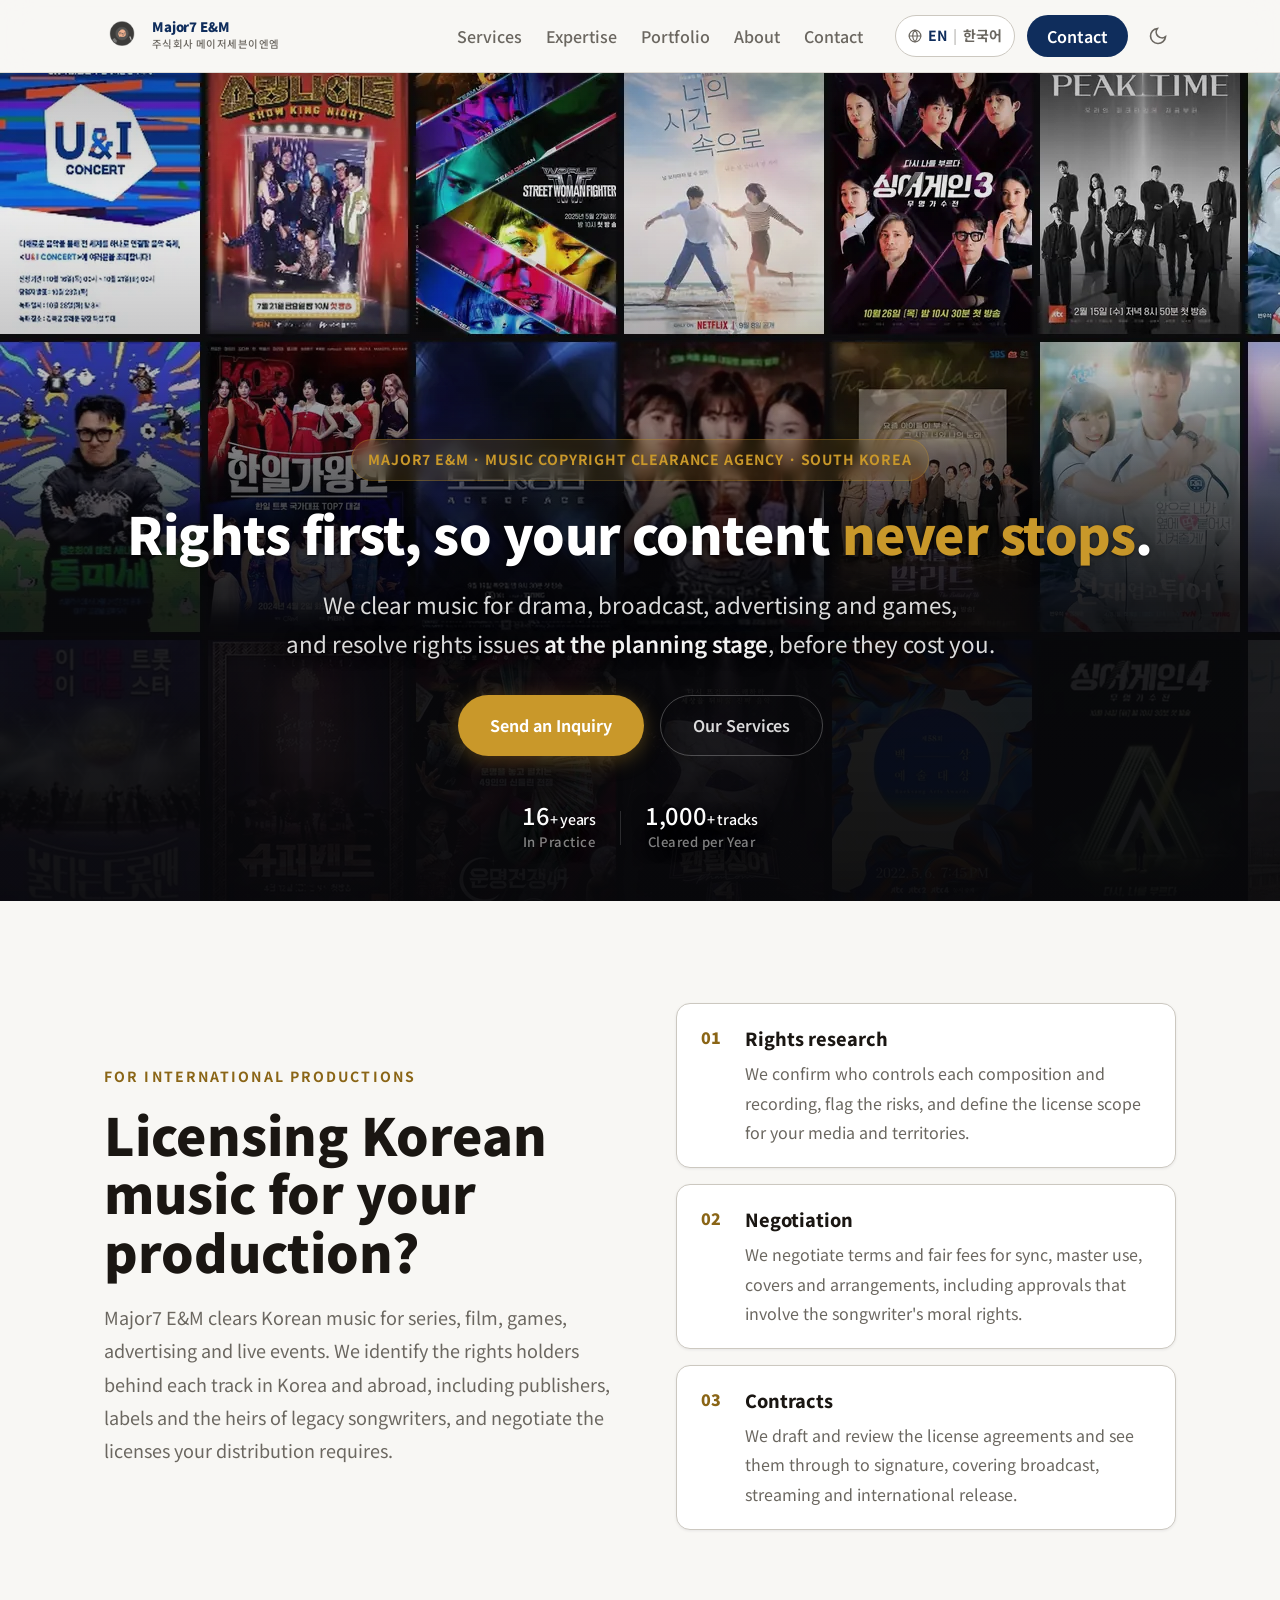
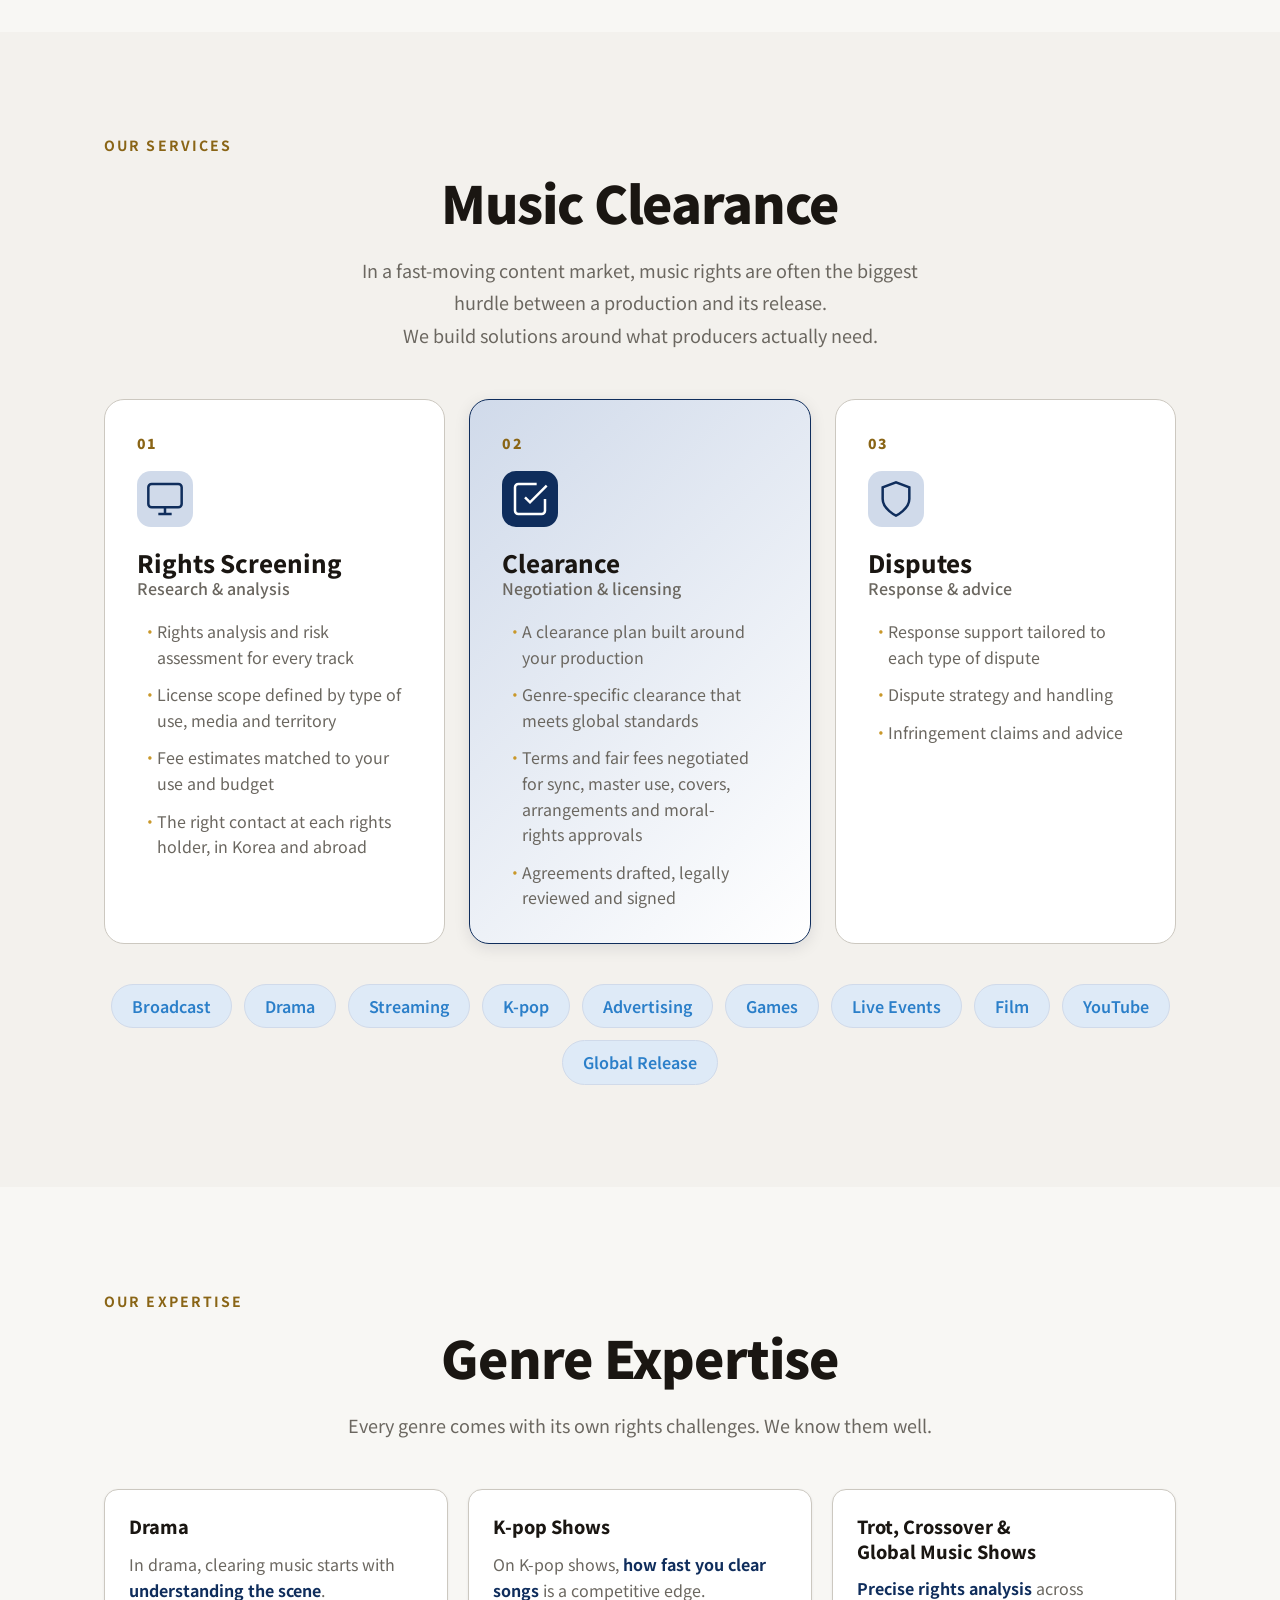
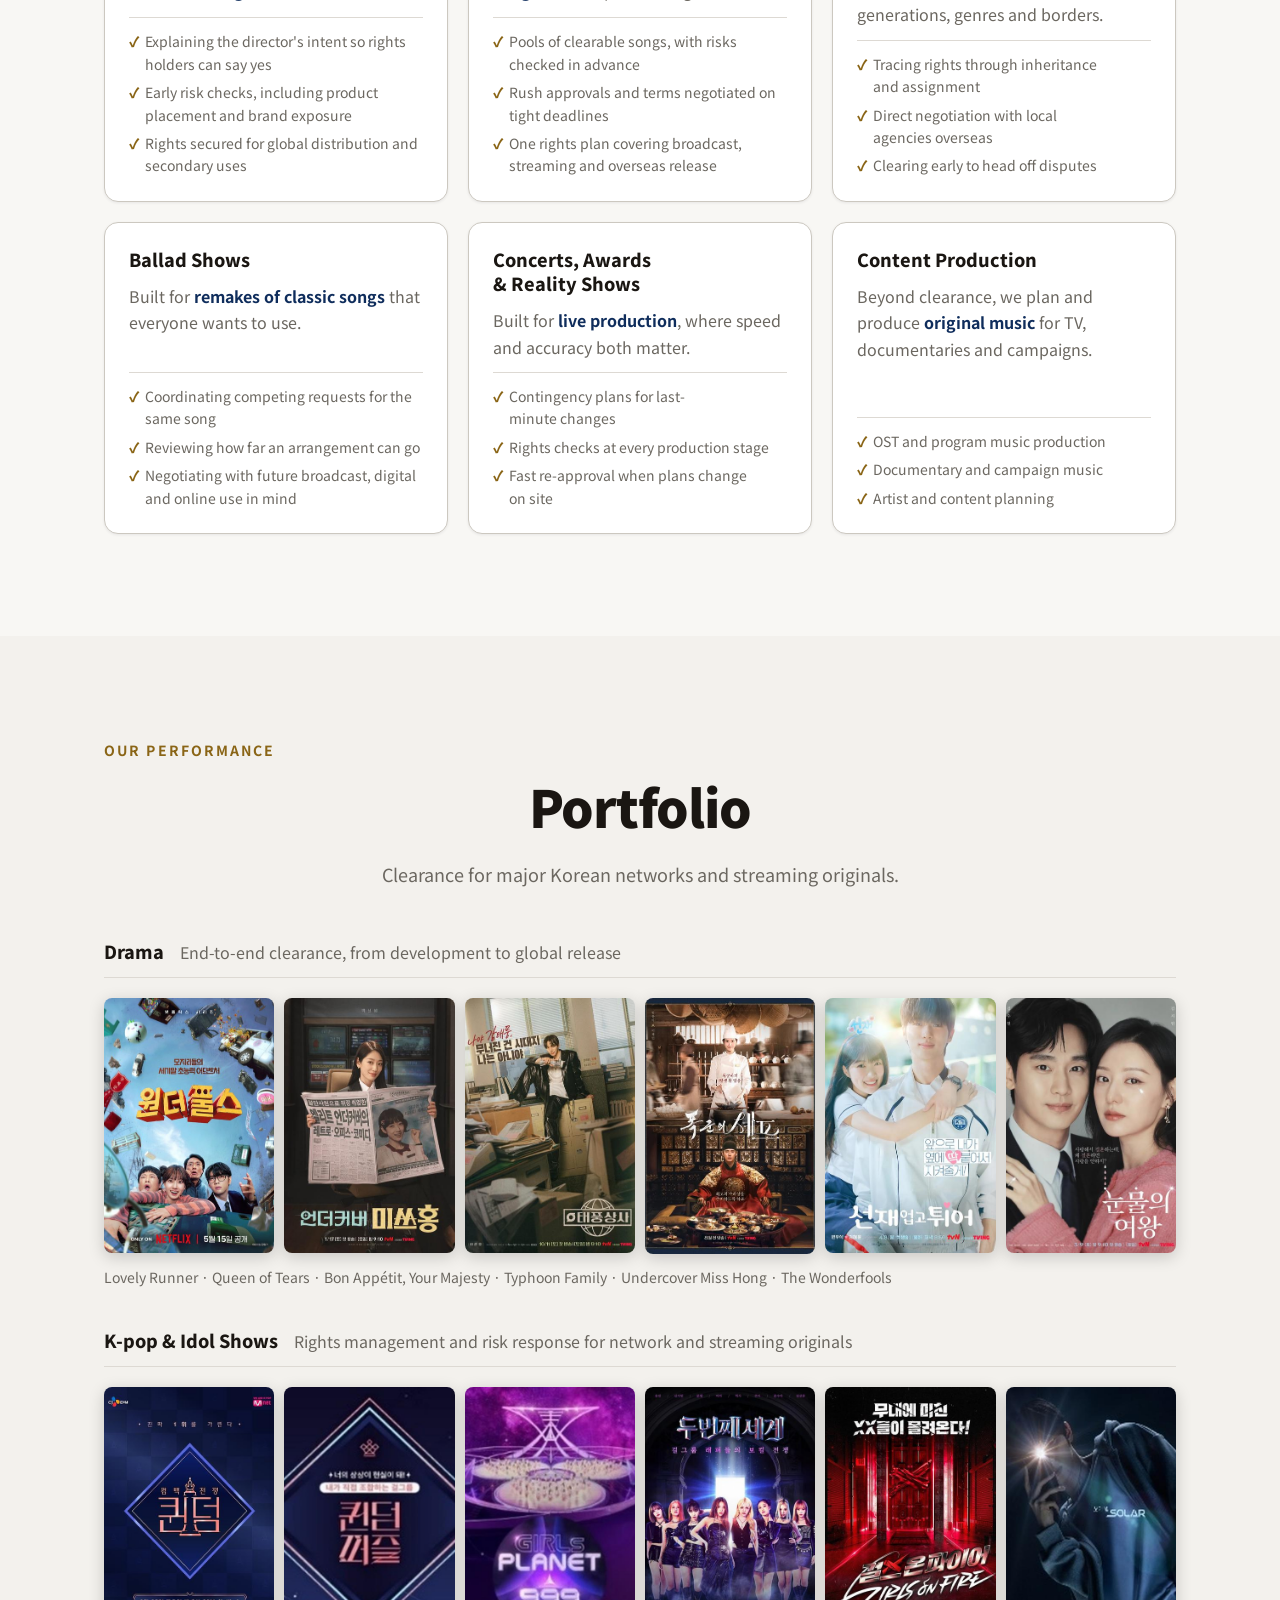
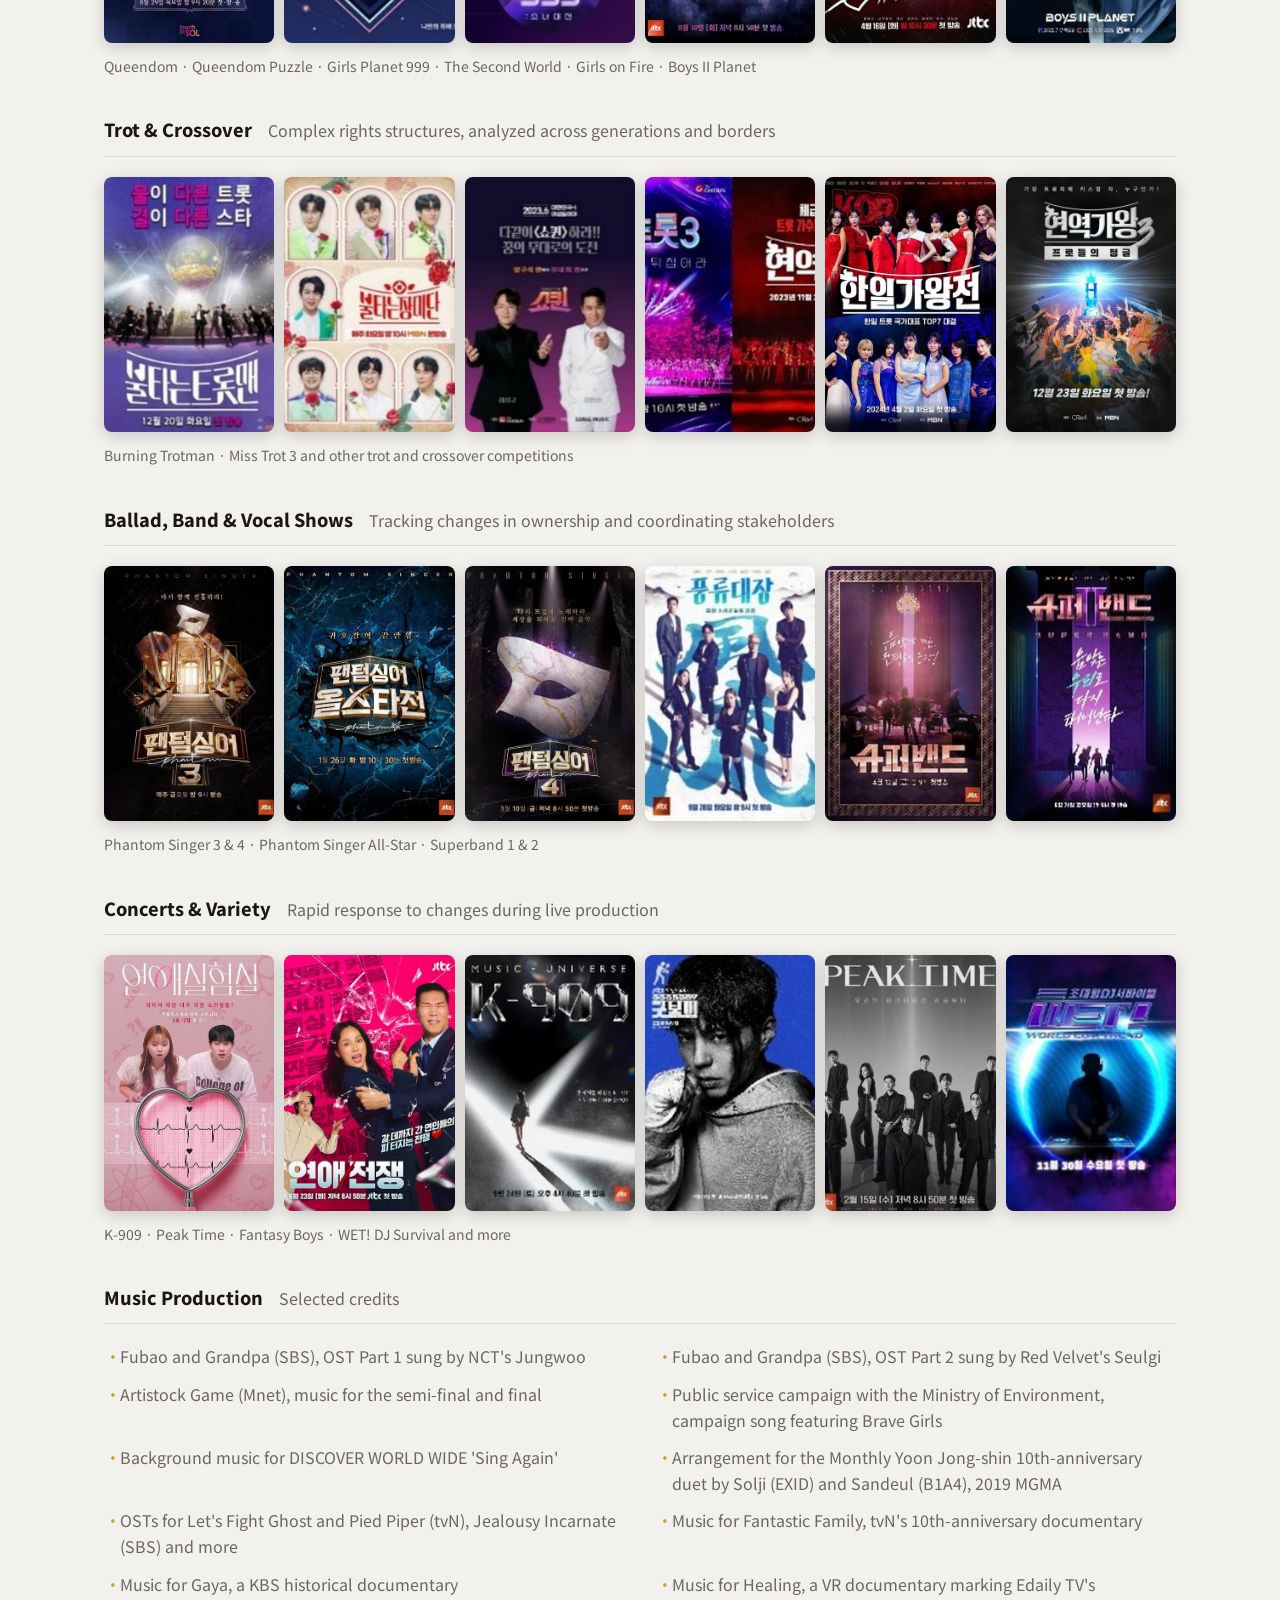
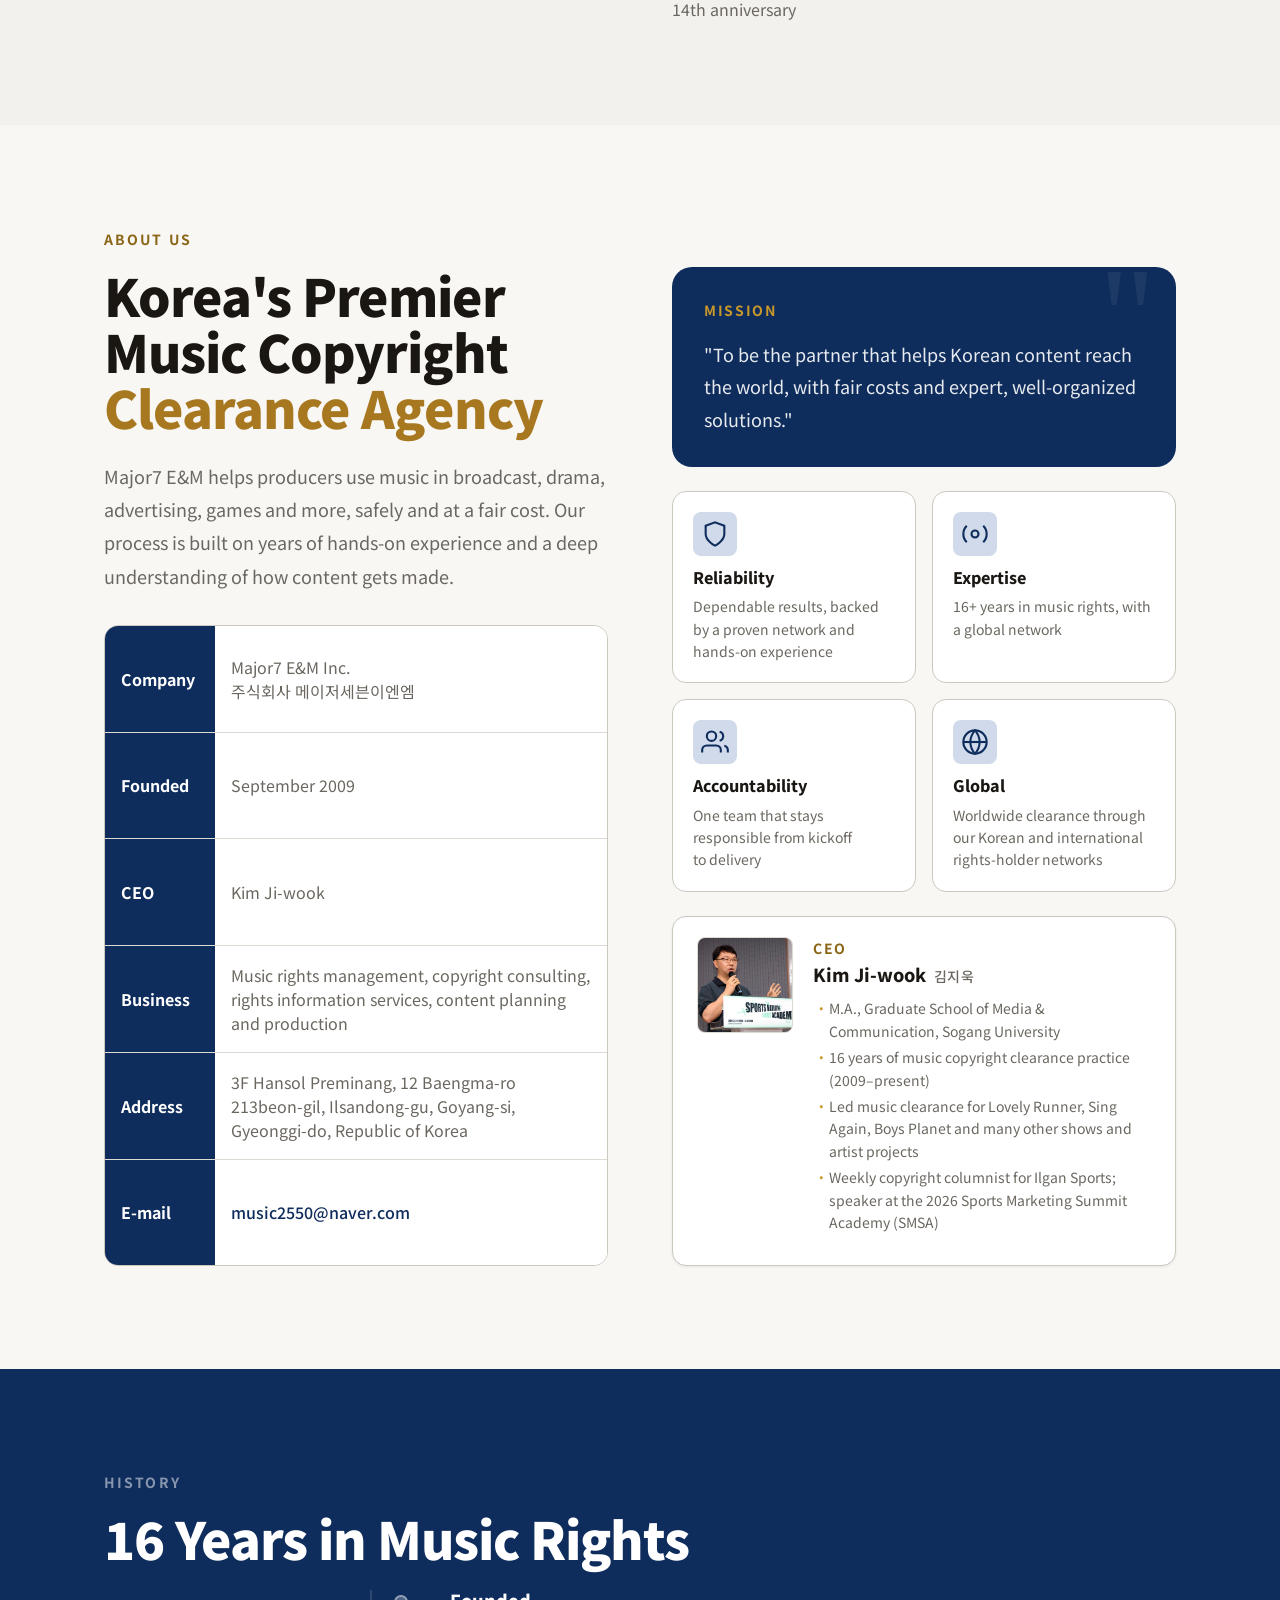
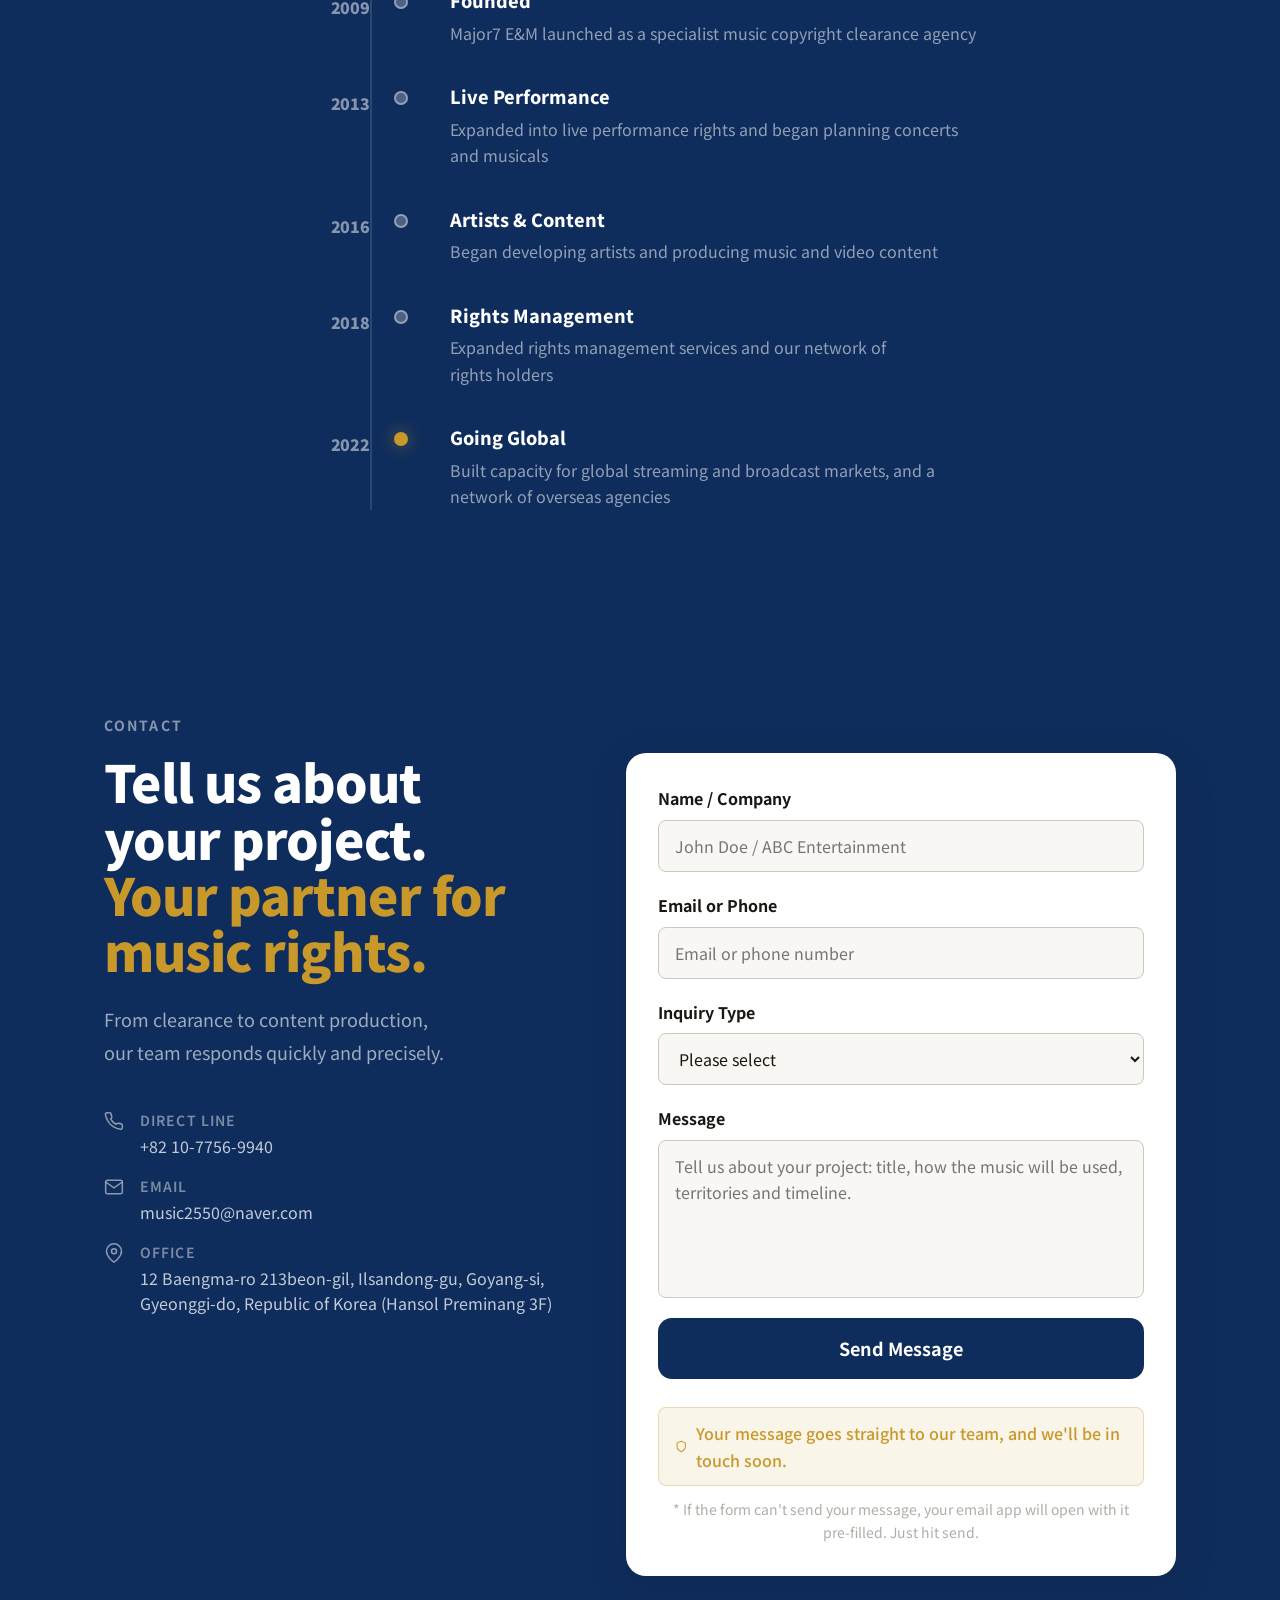
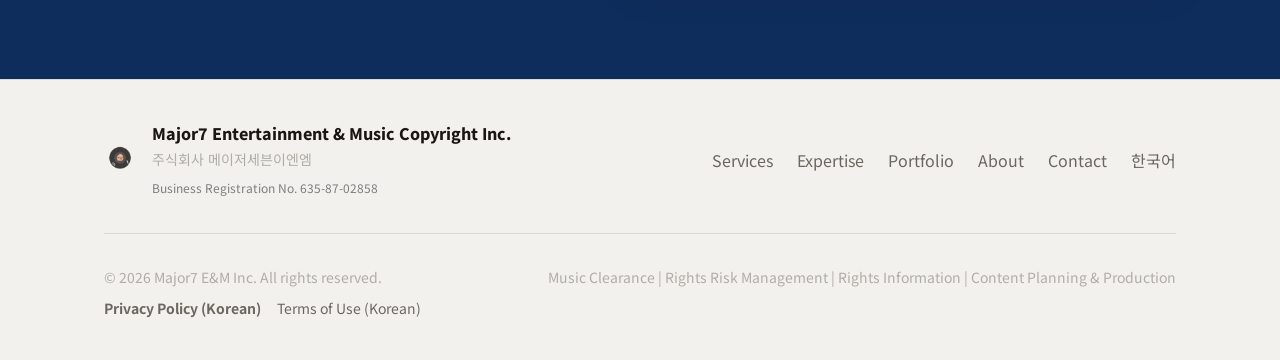
==== en/index.html @ 743c2c9d "feat(en): 영어 전용 페이지 /en/ 신설 — 영어권 검색 노출 - en/index.html: 해외 제작사 대상 영어 회사 소개 페이지(서비스·장르 역량·   포트폴리오·회" ====
<!DOCTYPE html>
<html lang="en" data-theme="light">
<head>
  <meta charset="UTF-8" />
  <meta name="viewport" content="width=device-width, initial-scale=1.0" />
  <title>Major7 E&amp;M | Music Copyright Clearance Agency in Korea</title>
  <meta name="description" content="Major7 E&amp;M (주식회사 메이저세븐이엔엠) is a music copyright clearance agency in South Korea, founded in 2009. We clear music for TV drama, K-pop and music shows, streaming, film, advertising, games and live events. Contact: music2550@naver.com" />
  <link rel="canonical" href="https://www.major7enm.co.kr/en/" />
  <link rel="alternate" hreflang="ko" href="https://www.major7enm.co.kr/" />
  <link rel="alternate" hreflang="en" href="https://www.major7enm.co.kr/en/" />
  <link rel="alternate" hreflang="x-default" href="https://www.major7enm.co.kr/" />
  <meta name="robots" content="index, follow" />

  <link rel="icon" type="image/x-icon" href="../favicon.ico" />
  <link rel="icon" type="image/png" sizes="16x16" href="../favicon-16x16.png" />
  <link rel="icon" type="image/png" sizes="32x32" href="../favicon-32x32.png" />
  <link rel="apple-touch-icon" sizes="180x180" href="../apple-touch-icon.png" />

  <meta property="og:title" content="Major7 E&amp;M | Music Copyright Clearance Agency in Korea" />
  <meta property="og:description" content="Music clearance for Korean drama, K-pop shows, streaming originals, advertising, games and live events. Based in the Seoul area, South Korea, since 2009." />
  <meta property="og:type" content="website" />
  <meta property="og:url" content="https://www.major7enm.co.kr/en/" />
  <meta property="og:site_name" content="Major7 E&amp;M" />
  <meta property="og:locale" content="en_US" />
  <meta property="og:locale:alternate" content="ko_KR" />

  <!-- Fonts (same as the Korean homepage) -->
  <link href="https://api.fontshare.com/v2/css?f[]=cabinet-grotesk@400,500,700,800,900&f[]=satoshi@300,400,500,700&display=swap" rel="stylesheet" />
  <link rel="preconnect" href="https://fonts.googleapis.com" />
  <link rel="preconnect" href="https://fonts.gstatic.com" crossorigin />
  <link href="https://fonts.googleapis.com/css2?family=Noto+Sans+KR:wght@300;400;500;700;900&display=swap" rel="stylesheet" />

  <link rel="stylesheet" href="../style.css" />

  <style>
    /* ===== English page only (en/index.html scope) ===== */
    .en-page .header{position:sticky;top:0}
    .lang-link{display:flex;align-items:center;gap:6px;font-size:var(--text-xs);font-weight:700;
      padding:var(--space-2) var(--space-3);border-radius:var(--radius-full);
      border:1.5px solid var(--color-border);color:var(--color-text-muted);
      background:var(--color-surface);white-space:nowrap;transition:all var(--transition)}
    .lang-link:hover{border-color:var(--color-primary);color:var(--color-primary)}
    .lang-link .cur{color:var(--color-primary)}
    .lang-link .sep{opacity:.4}

    .en-page .hero-badge{letter-spacing:.06em}
    .en-page .hero-title{letter-spacing:-.01em}

    /* International producers band */
    .intl{display:grid;grid-template-columns:1.05fr 1fr;gap:var(--space-12);align-items:center}
    .intl h2{font-size:var(--text-2xl);font-weight:900;line-height:1.15;margin-bottom:var(--space-5);color:var(--color-text)}
    .intl p{color:var(--color-text-muted);line-height:1.85}
    .intl-steps{list-style:none;display:flex;flex-direction:column;gap:var(--space-4);counter-reset:s}
    .intl-steps li{counter-increment:s;position:relative;padding:var(--space-5) var(--space-6) var(--space-5) calc(var(--space-6) + 44px);
      background:var(--color-surface);border:1px solid var(--color-border);border-radius:var(--radius-lg);box-shadow:var(--shadow-sm)}
    .intl-steps li::before{content:counter(s,decimal-leading-zero);position:absolute;left:var(--space-6);top:var(--space-5);
      font-family:var(--font-display);font-weight:900;font-size:var(--text-sm);color:var(--color-accent-ink)}
    .intl-steps b{display:block;font-weight:800;color:var(--color-text);margin-bottom:4px}
    .intl-steps span{font-size:var(--text-sm);color:var(--color-text-muted);line-height:1.6}

    /* Genre expertise cards */
    .genre-grid{display:grid;grid-template-columns:repeat(3,1fr);gap:var(--space-5)}
    .genre-card{background:var(--color-surface);border:1px solid var(--color-border);border-radius:var(--radius-lg);
      padding:var(--space-6);box-shadow:var(--shadow-sm);display:flex;flex-direction:column;gap:var(--space-3)}
    .genre-card h3{font-size:var(--text-base);font-weight:800;color:var(--color-text);line-height:1.35}
    .genre-card .tagline{font-size:var(--text-sm);color:var(--color-text-muted);line-height:1.65}
    .genre-card .tagline strong{color:var(--color-primary);font-weight:700}
    .genre-card ul{list-style:none;display:flex;flex-direction:column;gap:6px;margin-top:auto;padding-top:var(--space-3);border-top:1px solid var(--color-divider)}
    .genre-card li{font-size:var(--text-xs);color:var(--color-text-muted);line-height:1.6;padding-left:var(--space-4);position:relative}
    .genre-card li::before{content:'✓';position:absolute;left:0;color:var(--color-accent-ink);font-weight:900}

    /* Portfolio */
    .pf-group{margin-top:var(--space-10)}
    .pf-group:first-of-type{margin-top:var(--space-8)}
    .pf-head{display:flex;align-items:baseline;gap:var(--space-4);flex-wrap:wrap;
      padding-bottom:var(--space-3);border-bottom:1px solid var(--color-divider)}
    .pf-head h3{font-size:var(--text-base);font-weight:800;color:var(--color-text)}
    .pf-head p{font-size:var(--text-sm);color:var(--color-text-muted)}
    .pf-group .perf-poster{cursor:default}
    .pf-credits{margin-top:var(--space-3);font-size:var(--text-xs);color:var(--color-text-muted);line-height:1.6}
    .prod-list{list-style:none;display:grid;grid-template-columns:1fr 1fr;gap:var(--space-3) var(--space-8);margin-top:var(--space-5)}
    .prod-list li{font-size:var(--text-sm);color:var(--color-text-muted);line-height:1.6;padding-left:var(--space-4);position:relative}
    .prod-list li::before{content:'·';position:absolute;left:var(--space-1);color:var(--color-accent);font-weight:900}

    .contact-item-body{display:flex;flex-direction:column}
    .info-value.info-stack{flex-direction:column;align-items:flex-start;justify-content:center}

    @media (min-width:960px){
      .en-page .mobile-menu.open{display:none}
    }
    @media (max-width:959px){
      .lang-link{display:none}
      .intl{grid-template-columns:1fr;gap:var(--space-8)}
      .genre-grid{grid-template-columns:1fr 1fr}
    }
    @media (max-width:600px){
      .en-page a.btn-contact{display:none}
      .genre-grid{grid-template-columns:1fr}
      .prod-list{grid-template-columns:1fr}
    }
  </style>

  <script type="application/ld+json">
  {
    "@context": "https://schema.org",
    "@type": "Organization",
    "@id": "https://www.major7enm.co.kr/#organization",
    "name": "Major7 E&M",
    "legalName": "주식회사 메이저세븐이엔엠",
    "alternateName": ["Major7 E&M Inc.", "Major7 Entertainment & Music Copyright Inc.", "메이저세븐이엔엠"],
    "url": "https://www.major7enm.co.kr/en/",
    "logo": "https://www.major7enm.co.kr/logo.png",
    "description": "Music copyright clearance agency in South Korea, founded in 2009. Rights screening, clearance negotiation and dispute response for music used in TV drama, K-pop and music programs, OTT originals, advertising, games and live events.",
    "foundingDate": "2009-09",
    "founder": { "@type": "Person", "name": "Kim Ji-wook", "alternateName": "김지욱", "jobTitle": "CEO" },
    "address": {
      "@type": "PostalAddress",
      "streetAddress": "3F Hansol Preminang, 12 Baengma-ro 213beon-gil, Ilsandong-gu",
      "addressLocality": "Goyang-si",
      "addressRegion": "Gyeonggi-do",
      "addressCountry": "KR"
    },
    "email": "music2550@naver.com",
    "telephone": "+82-10-7756-9940",
    "knowsLanguage": ["ko", "en"],
    "sameAs": [
      "https://www.major7enm.co.kr/",
      "https://blog.naver.com/major7enm-inc",
      "https://www.youtube.com/@major7enmtv"
    ]
  }
  </script>
</head>
<body class="en-page">

  <!-- HEADER -->
  <header class="header" id="header">
    <div class="header-inner container">
      <a href="#hero" class="logo" aria-label="Major7 E&amp;M home">
        <img src="../logo.png" alt="Major7 E&amp;M logo" class="logo-img" />
        <span class="logo-text">
          <span class="logo-kr">Major7 E&amp;M</span>
          <span class="logo-en">주식회사 메이저세븐이엔엠</span>
        </span>
      </a>
      <nav class="nav" aria-label="Main menu">
        <a href="#services">Services</a>
        <a href="#expertise">Expertise</a>
        <a href="#portfolio">Portfolio</a>
        <a href="#about">About</a>
        <a href="#contact">Contact</a>
      </nav>
      <div class="header-actions">
        <a href="../" class="lang-link" hreflang="ko" aria-label="한국어 홈페이지 (Korean site)">
          <svg width="14" height="14" viewBox="0 0 24 24" fill="none" stroke="currentColor" stroke-width="2" stroke-linecap="round" stroke-linejoin="round" aria-hidden="true"><circle cx="12" cy="12" r="10"/><line x1="2" y1="12" x2="22" y2="12"/><path d="M12 2a15.3 15.3 0 0 1 4 10 15.3 15.3 0 0 1-4 10 15.3 15.3 0 0 1-4-10 15.3 15.3 0 0 1 4-10z"/></svg>
          <span class="cur">EN</span><span class="sep">|</span><span lang="ko">한국어</span>
        </a>
        <a href="#contact" class="btn-contact">Contact</a>
        <button class="theme-toggle" data-theme-toggle aria-label="Toggle dark mode">
          <svg width="20" height="20" viewBox="0 0 24 24" fill="none" stroke="currentColor" stroke-width="2"><path d="M21 12.79A9 9 0 1 1 11.21 3 7 7 0 0 0 21 12.79z"/></svg>
        </button>
        <button class="hamburger" id="hamburger" aria-label="Open menu" aria-expanded="false">
          <span></span><span></span><span></span>
        </button>
      </div>
    </div>
    <div class="mobile-menu" id="mobileMenu" aria-hidden="true">
      <a href="#services" class="mobile-link">Services</a>
      <a href="#expertise" class="mobile-link">Expertise</a>
      <a href="#portfolio" class="mobile-link">Portfolio</a>
      <a href="#about" class="mobile-link">About</a>
      <a href="#contact" class="mobile-link">Contact</a>
      <a href="../" class="mobile-link" hreflang="ko" lang="ko">한국어 홈페이지 ›</a>
    </div>
  </header>

  <main>
  <!-- HERO -->
  <section class="hero" id="hero">
    <div class="hero-bg" aria-hidden="true">
      <div class="poster-wall">
        <div class="pw-row pw-row--1"><i class="pw-strip"></i><i class="pw-strip"></i></div>
        <div class="pw-row pw-row--2"><i class="pw-strip"></i><i class="pw-strip"></i></div>
        <div class="pw-row pw-row--3"><i class="pw-strip"></i><i class="pw-strip"></i></div>
        <div class="pw-row pw-row--4"><i class="pw-strip"></i><i class="pw-strip"></i></div>
        <div class="pw-row pw-row--5"><i class="pw-strip"></i><i class="pw-strip"></i></div>
      </div>
      <div class="hero-scrim"></div>
    </div>
    <div class="hero-content container">
      <div class="hero-badge">Major7 E&amp;M · Music Copyright Clearance Agency · South Korea</div>
      <h1 class="hero-title">
        Rights first, <br />
        so your content <span class="hero-accent">never stops</span>.
      </h1>
      <p class="hero-desc">
        We clear music for drama, broadcast, advertising and games,<br />
        and resolve rights issues <strong>at the planning stage</strong>, before they cost you.
      </p>
      <div class="hero-cta">
        <a href="#contact" class="btn-primary">Send an Inquiry</a>
        <a href="#services" class="btn-ghost">Our Services</a>
      </div>
      <div class="hero-stats">
        <div class="stat">
          <span class="stat-num">16<span class="stat-unit">+ years</span></span>
          <span class="stat-label">In Practice</span>
        </div>
        <div class="stat-divider" aria-hidden="true"></div>
        <div class="stat">
          <span class="stat-num">1,000<span class="stat-unit">+ tracks</span></span>
          <span class="stat-label">Cleared per Year</span>
        </div>
      </div>
    </div>
  </section>

  <!-- FOR INTERNATIONAL PRODUCTIONS -->
  <section class="section" id="international">
    <div class="container intl">
      <div>
        <div class="section-label">For International Productions</div>
        <h2>Licensing Korean music for your production?</h2>
        <p>Major7 E&amp;M clears Korean music for series, film, games, advertising and live events. We identify the rights holders behind each track in Korea and abroad, including publishers, labels and the heirs of legacy songwriters, and negotiate the licenses your distribution requires.</p>
      </div>
      <ol class="intl-steps">
        <li><b>Rights research</b><span>We confirm who controls each composition and recording, flag the risks, and define the license scope for your media and territories.</span></li>
        <li><b>Negotiation</b><span>We negotiate terms and fair fees for sync, master use, covers and arrangements, including approvals that involve the songwriter's moral rights.</span></li>
        <li><b>Contracts</b><span>We draft and review the license agreements and see them through to signature, covering broadcast, streaming and international release.</span></li>
      </ol>
    </div>
  </section>

  <!-- SERVICES -->
  <section class="section section-muted" id="services">
    <div class="container">
      <div class="section-label">Our Services</div>
      <div class="section-header">
        <h2 class="section-title">Music Clearance</h2>
        <p class="section-sub">In a fast-moving content market, music rights are often the biggest hurdle between a production and its release.<br />We build solutions around what producers actually need.</p>
      </div>
      <div class="business-grid">
        <div class="business-card">
          <div class="business-num">01</div>
          <div class="business-icon">
            <svg width="40" height="40" viewBox="0 0 24 24" fill="none" stroke="currentColor" stroke-width="1.5"><rect x="2" y="3" width="20" height="14" rx="2"/><path d="M8 21h8M12 17v4"/></svg>
          </div>
          <h3>Rights Screening<br /><span>Research &amp; analysis</span></h3>
          <ul>
            <li>Rights analysis and risk assessment for every track</li>
            <li>License scope defined by type of use, media and territory</li>
            <li>Fee estimates matched to your use and budget</li>
            <li>The right contact at each rights holder, in Korea and abroad</li>
          </ul>
        </div>
        <div class="business-card featured">
          <div class="business-num">02</div>
          <div class="business-icon">
            <svg width="40" height="40" viewBox="0 0 24 24" fill="none" stroke="currentColor" stroke-width="1.5"><path d="M9 11l3 3L22 4"/><path d="M21 12v7a2 2 0 0 1-2 2H5a2 2 0 0 1-2-2V5a2 2 0 0 1 2-2h11"/></svg>
          </div>
          <h3>Clearance<br /><span>Negotiation &amp; licensing</span></h3>
          <ul>
            <li>A clearance plan built around your production</li>
            <li>Genre-specific clearance that meets global standards</li>
            <li>Terms and fair fees negotiated for sync, master use, covers, arrangements and moral-rights approvals</li>
            <li>Agreements drafted, legally reviewed and signed</li>
          </ul>
        </div>
        <div class="business-card">
          <div class="business-num">03</div>
          <div class="business-icon">
            <svg width="40" height="40" viewBox="0 0 24 24" fill="none" stroke="currentColor" stroke-width="1.5"><path d="M12 22s8-4 8-10V5l-8-3-8 3v7c0 6 8 10 8 10z"/></svg>
          </div>
          <h3>Disputes<br /><span>Response &amp; advice</span></h3>
          <ul>
            <li>Response support tailored to each type of dispute</li>
            <li>Dispute strategy and handling</li>
            <li>Infringement claims and advice</li>
          </ul>
        </div>
      </div>
      <div class="service-tags">
        <span>Broadcast</span><span>Drama</span><span>Streaming</span><span>K-pop</span><span>Advertising</span>
        <span>Games</span><span>Live Events</span><span>Film</span><span>YouTube</span><span>Global Release</span>
      </div>
    </div>
  </section>

  <!-- EXPERTISE -->
  <section class="section" id="expertise">
    <div class="container">
      <div class="section-label">Our Expertise</div>
      <div class="section-header">
        <h2 class="section-title">Genre Expertise</h2>
        <p class="section-sub">Every genre comes with its own rights challenges. We know them well.</p>
      </div>
      <div class="genre-grid">
        <article class="genre-card">
          <h3>Drama</h3>
          <p class="tagline">In drama, clearing music starts with <strong>understanding the scene</strong>.</p>
          <ul>
            <li>Explaining the director's intent so rights holders can say yes</li>
            <li>Early risk checks, including product placement and brand exposure</li>
            <li>Rights secured for global distribution and secondary uses</li>
          </ul>
        </article>
        <article class="genre-card">
          <h3>K-pop Shows</h3>
          <p class="tagline">On K-pop shows, <strong>how fast you clear songs</strong> is a competitive edge.</p>
          <ul>
            <li>Pools of clearable songs, with risks checked in advance</li>
            <li>Rush approvals and terms negotiated on tight deadlines</li>
            <li>One rights plan covering broadcast, streaming and overseas release</li>
          </ul>
        </article>
        <article class="genre-card">
          <h3>Trot, Crossover &amp; Global Music Shows</h3>
          <p class="tagline"><strong>Precise rights analysis</strong> across generations, genres and borders.</p>
          <ul>
            <li>Tracing rights through inheritance and assignment</li>
            <li>Direct negotiation with local agencies overseas</li>
            <li>Clearing early to head off disputes</li>
          </ul>
        </article>
        <article class="genre-card">
          <h3>Ballad Shows</h3>
          <p class="tagline">Built for <strong>remakes of classic songs</strong> that everyone wants to use.</p>
          <ul>
            <li>Coordinating competing requests for the same song</li>
            <li>Reviewing how far an arrangement can go</li>
            <li>Negotiating with future broadcast, digital and online use in mind</li>
          </ul>
        </article>
        <article class="genre-card">
          <h3>Concerts, Awards &amp; Reality Shows</h3>
          <p class="tagline">Built for <strong>live production</strong>, where speed and accuracy both matter.</p>
          <ul>
            <li>Contingency plans for last-minute changes</li>
            <li>Rights checks at every production stage</li>
            <li>Fast re-approval when plans change on site</li>
          </ul>
        </article>
        <article class="genre-card">
          <h3>Content Production</h3>
          <p class="tagline">Beyond clearance, we plan and produce <strong>original music</strong> for TV, documentaries and campaigns.</p>
          <ul>
            <li>OST and program music production</li>
            <li>Documentary and campaign music</li>
            <li>Artist and content planning</li>
          </ul>
        </article>
      </div>
    </div>
  </section>

  <!-- PORTFOLIO -->
  <section class="section section-muted" id="portfolio">
    <div class="container">
      <div class="section-label">Our Performance</div>
      <div class="section-header">
        <h2 class="section-title">Portfolio</h2>
        <p class="section-sub">Clearance for major Korean networks and streaming originals.</p>
      </div>

      <div class="pf-group">
        <div class="pf-head"><h3>Drama</h3><p>End-to-end clearance, from development to global release</p></div>
        <div class="perf-poster-grid">
          <div class="perf-poster"><img src="../images/drama_171.jpg" alt="The WONDERfools (원더풀스)" loading="lazy" decoding="async" /></div>
          <div class="perf-poster"><img src="../images/perf6.jpg" alt="Undercover Miss Hong (언더커버 미쓰홍)" loading="lazy" decoding="async" /></div>
          <div class="perf-poster"><img src="../images/perf5.jpg" alt="Typhoon Family (태풍상사)" loading="lazy" decoding="async" /></div>
          <div class="perf-poster"><img src="../images/perf4.jpg" alt="Bon Appétit, Your Majesty (폭군의 셰프)" loading="lazy" decoding="async" /></div>
          <div class="perf-poster"><img src="../images/perf1.jpg" alt="Lovely Runner (선재 업고 튀어)" loading="lazy" decoding="async" /></div>
          <div class="perf-poster"><img src="../images/perf2.jpg" alt="Queen of Tears (눈물의 여왕)" loading="lazy" decoding="async" /></div>
        </div>
        <p class="pf-credits">Lovely Runner · Queen of Tears · Bon Appétit, Your Majesty · Typhoon Family · Undercover Miss Hong · The Wonderfools</p>
      </div>

      <div class="pf-group">
        <div class="pf-head"><h3>K-pop &amp; Idol Shows</h3><p>Rights management and risk response for network and streaming originals</p></div>
        <div class="perf-poster-grid">
          <div class="perf-poster"><img src="../images/kpop_59.jpg" alt="Queendom (퀸덤)" loading="lazy" decoding="async" /></div>
          <div class="perf-poster"><img src="../images/kpop_60.jpg" alt="Queendom Puzzle (퀸덤 퍼즐)" loading="lazy" decoding="async" /></div>
          <div class="perf-poster"><img src="../images/kpop_61.jpg" alt="Girls Planet 999" loading="lazy" decoding="async" /></div>
          <div class="perf-poster"><img src="../images/kpop_63.jpg" alt="The Second World (두번째 세계)" loading="lazy" decoding="async" /></div>
          <div class="perf-poster"><img src="../images/kpop_64.jpg" alt="Girls on Fire" loading="lazy" decoding="async" /></div>
          <div class="perf-poster"><img src="../images/kpop_67.jpg" alt="Boys II Planet" loading="lazy" decoding="async" /></div>
        </div>
        <p class="pf-credits">Queendom · Queendom Puzzle · Girls Planet 999 · The Second World · Girls on Fire · Boys II Planet</p>
      </div>

      <div class="pf-group">
        <div class="pf-head"><h3>Trot &amp; Crossover</h3><p>Complex rights structures, analyzed across generations and borders</p></div>
        <div class="perf-poster-grid">
          <div class="perf-poster"><img src="../images/trot_88.jpg" alt="Burning Trotman (불타는 트롯맨)" loading="lazy" decoding="async" /></div>
          <div class="perf-poster"><img src="../images/trot_89.jpg" alt="불타는 장미단" loading="lazy" decoding="async" /></div>
          <div class="perf-poster"><img src="../images/trot_90.jpg" alt="쇼큰" loading="lazy" decoding="async" /></div>
          <div class="perf-poster"><img src="../images/trot_91.jpg" alt="Miss Trot 3 · 현역가왕" loading="lazy" decoding="async" /></div>
          <div class="perf-poster"><img src="../images/trot_92.jpg" alt="한일가왕전" loading="lazy" decoding="async" /></div>
          <div class="perf-poster"><img src="../images/trot_93.jpg" alt="현역가왕3" loading="lazy" decoding="async" /></div>
        </div>
        <p class="pf-credits">Burning Trotman · Miss Trot 3 and other trot and crossover competitions</p>
      </div>

      <div class="pf-group">
        <div class="pf-head"><h3>Ballad, Band &amp; Vocal Shows</h3><p>Tracking changes in ownership and coordinating stakeholders</p></div>
        <div class="perf-poster-grid">
          <div class="perf-poster"><img src="../images/ballad_84.jpg" alt="Phantom Singer 3 (팬텀싱어3)" loading="lazy" decoding="async" /></div>
          <div class="perf-poster"><img src="../images/ballad_85.jpg" alt="Phantom Singer All-Star (팬텀싱어 올스타전)" loading="lazy" decoding="async" /></div>
          <div class="perf-poster"><img src="../images/ballad_86.jpg" alt="Phantom Singer 4 (팬텀싱어4)" loading="lazy" decoding="async" /></div>
          <div class="perf-poster"><img src="../images/ballad_87.jpg" alt="풍류대장" loading="lazy" decoding="async" /></div>
          <div class="perf-poster"><img src="../images/ballad_96.jpg" alt="Superband (슈퍼밴드)" loading="lazy" decoding="async" /></div>
          <div class="perf-poster"><img src="../images/ballad_97.jpg" alt="Superband 2 (슈퍼밴드2)" loading="lazy" decoding="async" /></div>
        </div>
        <p class="pf-credits">Phantom Singer 3 &amp; 4 · Phantom Singer All-Star · Superband 1 &amp; 2</p>
      </div>

      <div class="pf-group">
        <div class="pf-head"><h3>Concerts &amp; Variety</h3><p>Rapid response to changes during live production</p></div>
        <div class="perf-poster-grid">
          <div class="perf-poster"><img src="../images/concert_172.jpg" alt="연애실험실" loading="lazy" decoding="async" /></div>
          <div class="perf-poster"><img src="../images/concert_173.jpg" alt="연애전쟁" loading="lazy" decoding="async" /></div>
          <div class="perf-poster"><img src="../images/kpop_66.jpg" alt="K-909" loading="lazy" decoding="async" /></div>
          <div class="perf-poster"><img src="../images/kpop_55.jpg" alt="컷보따" loading="lazy" decoding="async" /></div>
          <div class="perf-poster"><img src="../images/kpop_62.jpg" alt="Peak Time · Fantasy Boys (소년판타지)" loading="lazy" decoding="async" /></div>
          <div class="perf-poster"><img src="../images/concert_99.jpg" alt="WET! DJ Survival" loading="lazy" decoding="async" /></div>
        </div>
        <p class="pf-credits">K-909 · Peak Time · Fantasy Boys · WET! DJ Survival and more</p>
      </div>

      <div class="pf-group">
        <div class="pf-head"><h3>Music Production</h3><p>Selected credits</p></div>
        <ul class="prod-list">
          <li>Fubao and Grandpa (SBS), OST Part 1 sung by NCT's Jungwoo</li>
          <li>Fubao and Grandpa (SBS), OST Part 2 sung by Red Velvet's Seulgi</li>
          <li>Artistock Game (Mnet), music for the semi-final and final</li>
          <li>Public service campaign with the Ministry of Environment, campaign song featuring Brave Girls</li>
          <li>Background music for DISCOVER WORLD WIDE 'Sing Again'</li>
          <li>Arrangement for the Monthly Yoon Jong-shin 10th-anniversary duet by Solji (EXID) and Sandeul (B1A4), 2019 MGMA</li>
          <li>OSTs for Let's Fight Ghost and Pied Piper (tvN), Jealousy Incarnate (SBS) and more</li>
          <li>Music for Fantastic Family, tvN's 10th-anniversary documentary</li>
          <li>Music for Gaya, a KBS historical documentary</li>
          <li>Music for Healing, a VR documentary marking Edaily TV's 14th anniversary</li>
        </ul>
      </div>
    </div>
  </section>

  <!-- ABOUT -->
  <section class="section" id="about">
    <div class="container">
      <div class="section-label">About Us</div>
      <div class="about-grid">
        <div class="about-left">
          <h2 class="section-title">Korea's Premier<br />Music Copyright<br /><span class="text-accent">Clearance Agency</span></h2>
          <p class="about-desc">Major7 E&amp;M helps producers use music in broadcast, drama, advertising, games and more, safely and at a fair cost. Our process is built on years of hands-on experience and a deep understanding of how content gets made.</p>
          <div class="about-info-table">
            <div class="info-row"><span class="info-label">Company</span><span class="info-value info-stack"><span>Major7 E&amp;M Inc.</span><span lang="ko">주식회사 메이저세븐이엔엠</span></span></div>
            <div class="info-row"><span class="info-label">Founded</span><span class="info-value">September 2009</span></div>
            <div class="info-row"><span class="info-label">CEO</span><span class="info-value">Kim Ji-wook</span></div>
            <div class="info-row"><span class="info-label">Business</span><span class="info-value">Music rights management, copyright consulting, rights information services, content planning and production</span></div>
            <div class="info-row"><span class="info-label">Address</span><span class="info-value">3F Hansol Preminang, 12 Baengma-ro 213beon-gil, Ilsandong-gu, Goyang-si, Gyeonggi-do, Republic of Korea</span></div>
            <div class="info-row"><span class="info-label">E-mail</span><span class="info-value"><a href="mailto:music2550@naver.com">music2550@naver.com</a></span></div>
          </div>
        </div>
        <div class="about-right">
          <div class="mission-card">
            <div class="mission-label">Mission</div>
            <blockquote class="mission-text">"To be the partner that helps Korean content reach the world, with fair costs and expert, well-organized solutions."</blockquote>
          </div>
          <div class="values-grid">
            <div class="value-card">
              <div class="value-icon"><svg width="28" height="28" viewBox="0 0 24 24" fill="none" stroke="currentColor" stroke-width="1.8"><path d="M12 22s8-4 8-10V5l-8-3-8 3v7c0 6 8 10 8 10z"/></svg></div>
              <h3>Reliability</h3><p>Dependable results, backed by a proven network and hands-on experience</p>
            </div>
            <div class="value-card">
              <div class="value-icon"><svg width="28" height="28" viewBox="0 0 24 24" fill="none" stroke="currentColor" stroke-width="1.8"><circle cx="12" cy="12" r="3"/><path d="M19.07 4.93a10 10 0 0 1 0 14.14M4.93 4.93a10 10 0 0 0 0 14.14"/></svg></div>
              <h3>Expertise</h3><p>16+ years in music rights, with a global network</p>
            </div>
            <div class="value-card">
              <div class="value-icon"><svg width="28" height="28" viewBox="0 0 24 24" fill="none" stroke="currentColor" stroke-width="1.8"><path d="M17 21v-2a4 4 0 0 0-4-4H5a4 4 0 0 0-4 4v2"/><circle cx="9" cy="7" r="4"/><path d="M23 21v-2a4 4 0 0 0-3-3.87"/><path d="M16 3.13a4 4 0 0 1 0 7.75"/></svg></div>
              <h3>Accountability</h3><p>One team that stays responsible from kickoff to delivery</p>
            </div>
            <div class="value-card">
              <div class="value-icon"><svg width="28" height="28" viewBox="0 0 24 24" fill="none" stroke="currentColor" stroke-width="1.8"><circle cx="12" cy="12" r="10"/><line x1="2" y1="12" x2="22" y2="12"/><path d="M12 2a15.3 15.3 0 0 1 4 10 15.3 15.3 0 0 1-4 10 15.3 15.3 0 0 1-4-10 15.3 15.3 0 0 1 4-10z"/></svg></div>
              <h3>Global</h3><p>Worldwide clearance through our Korean and international rights-holder networks</p>
            </div>
          </div>
          <div class="ceo-card">
            <div class="ceo-photo"><img src="../images/news_smsa_2026.jpg" alt="Kim Ji-wook, CEO of Major7 E&amp;M" loading="lazy" /></div>
            <div class="ceo-info">
              <div class="ceo-label">CEO</div>
              <h3 class="ceo-name">Kim Ji-wook<span class="ceo-name-en" lang="ko">김지욱</span></h3>
              <ul class="ceo-creds">
                <li>M.A., Graduate School of Media &amp; Communication, Sogang University</li>
                <li>16 years of music copyright clearance practice (2009–present)</li>
                <li>Led music clearance for Lovely Runner, Sing Again, Boys Planet and many other shows and artist projects</li>
                <li>Weekly copyright columnist for Ilgan Sports; speaker at the 2026 Sports Marketing Summit Academy (SMSA)</li>
              </ul>
            </div>
          </div>
        </div>
      </div>
    </div>
  </section>

  <!-- HISTORY -->
  <section class="section section-dark" id="history">
    <div class="container">
      <div class="section-label light">History</div>
      <h2 class="section-title light">16 Years in Music Rights</h2>
      <div class="timeline">
        <div class="timeline-item"><div class="timeline-year">2009</div><div class="timeline-dot"></div>
          <div class="timeline-content"><h3>Founded</h3><p>Major7 E&amp;M launched as a specialist music copyright clearance agency</p></div></div>
        <div class="timeline-item"><div class="timeline-year">2013</div><div class="timeline-dot"></div>
          <div class="timeline-content"><h3>Live Performance</h3><p>Expanded into live performance rights and began planning concerts and musicals</p></div></div>
        <div class="timeline-item"><div class="timeline-year">2016</div><div class="timeline-dot"></div>
          <div class="timeline-content"><h3>Artists &amp; Content</h3><p>Began developing artists and producing music and video content</p></div></div>
        <div class="timeline-item"><div class="timeline-year">2018</div><div class="timeline-dot"></div>
          <div class="timeline-content"><h3>Rights Management</h3><p>Expanded rights management services and our network of rights holders</p></div></div>
        <div class="timeline-item"><div class="timeline-year">2022</div><div class="timeline-dot accent"></div>
          <div class="timeline-content"><h3>Going Global</h3><p>Built capacity for global streaming and broadcast markets, and a network of overseas agencies</p></div></div>
      </div>
    </div>
  </section>

  <!-- CONTACT -->
  <section class="section section-dark" id="contact">
    <div class="container">
      <div class="section-label light">Contact</div>
      <div class="contact-grid">
        <div class="contact-left">
          <h2 class="section-title light">Tell us about<br />your project.<br /><span class="text-gold">Your partner for music rights.</span></h2>
          <p class="contact-desc">From clearance to content production,<br />our team responds quickly and precisely.</p>
          <div class="contact-info">
            <a href="tel:+821077569940" class="contact-item">
              <svg width="20" height="20" viewBox="0 0 24 24" fill="none" stroke="currentColor" stroke-width="1.8"><path d="M22 16.92v3a2 2 0 0 1-2.18 2 19.79 19.79 0 0 1-8.63-3.07A19.5 19.5 0 0 1 4.69 12 19.79 19.79 0 0 1 1.61 3.62 2 2 0 0 1 3.58 2h3a2 2 0 0 1 2 1.72c.127.96.361 1.903.7 2.81a2 2 0 0 1-.45 2.11L7.91 9.54a16 16 0 0 0 6.55 6.55l.92-.92a2 2 0 0 1 2.11-.45c.907.339 1.85.573 2.81.7A2 2 0 0 1 22 16.92z"/></svg>
              <span class="contact-item-body"><span class="contact-item-label">Direct Line</span>+82 10-7756-9940</span>
            </a>
            <a href="mailto:music2550@naver.com" class="contact-item">
              <svg width="20" height="20" viewBox="0 0 24 24" fill="none" stroke="currentColor" stroke-width="1.8"><path d="M4 4h16c1.1 0 2 .9 2 2v12c0 1.1-.9 2-2 2H4c-1.1 0-2-.9-2-2V6c0-1.1.9-2 2-2z"/><polyline points="22,6 12,13 2,6"/></svg>
              <span class="contact-item-body"><span class="contact-item-label">Email</span>music2550@naver.com</span>
            </a>
            <div class="contact-item">
              <svg width="20" height="20" viewBox="0 0 24 24" fill="none" stroke="currentColor" stroke-width="1.8"><path d="M21 10c0 7-9 13-9 13s-9-6-9-13a9 9 0 0 1 18 0z"/><circle cx="12" cy="10" r="3"/></svg>
              <span class="contact-item-body"><span class="contact-item-label">Office</span><span>12 Baengma-ro 213beon-gil, Ilsandong-gu, Goyang-si,<br />Gyeonggi-do, Republic of Korea (Hansol Preminang 3F)</span></span>
            </div>
          </div>
        </div>
        <div class="contact-right">
          <form class="contact-form" id="contactForm">
            <div class="form-group">
              <label for="name">Name / Company</label>
              <input type="text" id="name" name="name" placeholder="John Doe / ABC Entertainment" required />
            </div>
            <div class="form-group">
              <label for="contact-email">Email or Phone</label>
              <input type="text" id="contact-email" name="contact" placeholder="Email or phone number" required />
            </div>
            <div class="form-group">
              <label for="subject">Inquiry Type</label>
              <select id="subject" name="subject">
                <option value="">Please select</option>
                <option>Music Clearance</option>
                <option>Drama / Streaming</option>
                <option>K-pop / Idol Shows</option>
                <option>Trot / Ballad Shows</option>
                <option>Concerts / Variety / Awards</option>
                <option>Content Production</option>
                <option>Copyright Dispute</option>
                <option>Other</option>
              </select>
            </div>
            <div class="form-group">
              <label for="message">Message</label>
              <textarea id="message" name="message" rows="5" placeholder="Tell us about your project: title, how the music will be used, territories and timeline." required></textarea>
            </div>
            <button type="submit" class="btn-submit">Send Message</button>
            <div class="form-security-note">
              <svg width="15" height="15" viewBox="0 0 24 24" fill="none" stroke="currentColor" stroke-width="2" stroke-linecap="round" stroke-linejoin="round" aria-hidden="true"><path d="M12 22s8-4 8-10V5l-8-3-8 3v7c0 6 8 10 8 10z"/></svg>
              <span>Your message goes straight to our team, and we'll be in touch soon.</span>
            </div>
            <p class="form-note">* If the form can't send your message, your email app will open with it pre-filled. Just hit send.</p>
          </form>
        </div>
      </div>
    </div>
  </section>
  </main>

  <!-- FOOTER -->
  <footer class="footer">
    <div class="container">
      <div class="footer-inner">
        <div class="footer-brand">
          <img src="../logo.png" alt="Major7 E&amp;M logo" class="footer-logo-img" />
          <div>
            <div class="footer-name">Major7 Entertainment &amp; Music Copyright Inc.</div>
            <div class="footer-name-en" lang="ko">주식회사 메이저세븐이엔엠</div>
            <div class="footer-biz-no"><span style="color: rgb(126, 126, 126);font-size: 12px;">Business Registration No. 635-87-02858</span></div>
          </div>
        </div>
        <div class="footer-links">
          <a href="#services">Services</a>
          <a href="#expertise">Expertise</a>
          <a href="#portfolio">Portfolio</a>
          <a href="#about">About</a>
          <a href="#contact">Contact</a>
          <a href="../" hreflang="ko" lang="ko">한국어</a>
        </div>
      </div>
      <div class="footer-bottom">
        <span>© <span id="footerYear">2026</span> Major7 E&amp;M Inc. All rights reserved.</span>
        <span>Music Clearance | Rights Risk Management | Rights Information | Content Planning &amp; Production</span>
      </div>
      <div class="footer-legal">
        <a href="../privacy.html" class="strong">Privacy Policy (Korean)</a>
        <a href="../terms.html">Terms of Use (Korean)</a>
      </div>
    </div>
  </footer>

  <!-- Contact result popup -->
  <div class="security-popup-overlay" id="securityPopup" role="dialog" aria-modal="true" aria-labelledby="contactPopupTitle">
    <div class="security-popup">
      <div class="security-popup-icon">
        <svg width="32" height="32" viewBox="0 0 24 24" fill="none" stroke="currentColor" stroke-width="2" stroke-linecap="round" stroke-linejoin="round"><path d="M12 22s8-4 8-10V5l-8-3-8 3v7c0 6 8 10 8 10z"/></svg>
      </div>
      <h3 class="security-popup-title" id="contactPopupTitle">Message Sent</h3>
      <p class="security-popup-msg" id="contactPopupMsg">Thanks for reaching out.<br>We'll be in touch soon.</p>
      <button class="security-popup-close" id="securityPopupClose">OK</button>
    </div>
  </div>

  <script>
    // Theme: follow system preference, toggle button (same behavior as other single pages)
    (function () {
      var root = document.documentElement;
      var toggle = document.querySelector('[data-theme-toggle]');
      var theme = matchMedia('(prefers-color-scheme: dark)').matches ? 'dark' : 'light';
      root.setAttribute('data-theme', theme);
      function icon() {
        if (!toggle) return;
        toggle.innerHTML = theme === 'dark'
          ? '<svg width="20" height="20" viewBox="0 0 24 24" fill="none" stroke="currentColor" stroke-width="2"><circle cx="12" cy="12" r="5"/><path d="M12 1v2M12 21v2M4.22 4.22l1.42 1.42M18.36 18.36l1.42 1.42M1 12h2M21 12h2M4.22 19.78l1.42-1.42M18.36 5.64l1.42-1.42"/></svg>'
          : '<svg width="20" height="20" viewBox="0 0 24 24" fill="none" stroke="currentColor" stroke-width="2"><path d="M21 12.79A9 9 0 1 1 11.21 3 7 7 0 0 0 21 12.79z"/></svg>';
        toggle.setAttribute('aria-label', theme === 'dark' ? 'Switch to light mode' : 'Switch to dark mode');
      }
      icon();
      if (toggle) toggle.addEventListener('click', function () {
        theme = theme === 'dark' ? 'light' : 'dark';
        root.setAttribute('data-theme', theme);
        icon();
      });
    })();

    // Sticky header shadow
    (function () {
      var header = document.getElementById('header');
      if (!header) return;
      window.addEventListener('scroll', function () {
        header.classList.toggle('header--scrolled', window.scrollY > 20);
      }, { passive: true });
    })();

    // Mobile menu
    (function () {
      var btn = document.getElementById('hamburger');
      var menu = document.getElementById('mobileMenu');
      if (!btn || !menu) return;
      function setOpen(open) {
        menu.classList.toggle('open', open);
        menu.setAttribute('aria-hidden', String(!open));
        btn.setAttribute('aria-expanded', String(open));
        btn.setAttribute('aria-label', open ? 'Close menu' : 'Open menu');
        var s = btn.querySelectorAll('span');
        s[0].style.transform = open ? 'rotate(45deg) translate(5px, 5px)' : '';
        s[1].style.opacity = open ? '0' : '';
        s[2].style.transform = open ? 'rotate(-45deg) translate(5px, -5px)' : '';
      }
      btn.addEventListener('click', function () { setOpen(!menu.classList.contains('open')); });
      menu.querySelectorAll('a').forEach(function (a) { a.addEventListener('click', function () { setOpen(false); }); });
      matchMedia('(min-width:960px)').addEventListener('change', function (e) { if (e.matches) setOpen(false); });
    })();

    // Footer year
    (function () {
      var y = document.getElementById('footerYear');
      if (y) y.textContent = new Date().getFullYear();
    })();

    // Contact form: FormSubmit (same endpoint as the Korean page), mailto fallback
    (function () {
      var ENDPOINT = 'https://formsubmit.co/ajax/music2550@naver.com';
      var form = document.getElementById('contactForm');
      var popup = document.getElementById('securityPopup');
      var titleEl = document.getElementById('contactPopupTitle');
      var msgEl = document.getElementById('contactPopupMsg');
      if (!form) return;

      function showPopup(ok) {
        titleEl.textContent = ok ? 'Message Sent' : 'Please Send by Email';
        msgEl.innerHTML = ok
          ? 'Thanks for reaching out.<br>We\'ll be in touch soon.'
          : 'We couldn\'t send your message automatically, so we opened your email app instead.<br>Please send the pre-filled email as it is.';
        popup.classList.add('open');
        document.body.style.overflow = 'hidden';
      }
      function closePopup() {
        popup.classList.remove('open');
        document.body.style.overflow = '';
      }
      document.getElementById('securityPopupClose').addEventListener('click', closePopup);
      popup.addEventListener('click', function (e) { if (e.target === popup) closePopup(); });
      document.addEventListener('keydown', function (e) { if (e.key === 'Escape' && popup.classList.contains('open')) closePopup(); });

      function mailFallback(name, contact, subject, message) {
        var s = encodeURIComponent('[Major7 E&M Inquiry] ' + subject);
        var b = encodeURIComponent('Name / Company: ' + name + '\nContact: ' + contact + '\nInquiry Type: ' + subject + '\n\nMessage:\n' + message);
        window.location.href = 'mailto:music2550@naver.com?subject=' + s + '&body=' + b;
      }

      form.addEventListener('submit', async function (e) {
        e.preventDefault();
        var name = form.querySelector('#name').value.trim();
        var contact = form.querySelector('#contact-email').value.trim();
        var subject = form.querySelector('#subject').value || 'Other';
        var message = form.querySelector('#message').value.trim();
        var btn = form.querySelector('.btn-submit');
        var label = btn.textContent;
        btn.disabled = true; btn.textContent = 'Sending…';
        try {
          var res = await fetch(ENDPOINT, {
            method: 'POST',
            headers: { 'Content-Type': 'application/json', 'Accept': 'application/json' },
            body: JSON.stringify({
              _subject: '[영문 홈페이지 문의 / EN] ' + subject,
              _template: 'table',
              '이름/회사명 (Name/Company)': name,
              '연락처 (Contact)': contact,
              '문의 유형 (Inquiry Type)': subject,
              '문의 내용 (Message)': message,
              '접수 경로': 'www.major7enm.co.kr/en/'
            })
          });
          var data = await res.json().catch(function () { return {}; });
          if (!res.ok || String(data.success) !== 'true') throw new Error(data.message || 'send failed');
          form.reset();
          showPopup(true);
        } catch (err) {
          mailFallback(name, contact, subject, message);
          showPopup(false);
        } finally {
          btn.disabled = false; btn.textContent = label;
        }
      });
    })();
  </script>
</body>
</html>
---- style.css ----
/* =============================================
   MAJOR7 E&M — Design System
   PC / Tablet / Mobile Responsive
   ============================================= */

:root,
[data-theme='light'] {
  --color-bg: #f8f7f4;
  --color-surface: #ffffff;
  --color-surface-2: #f3f1ed;
  --color-surface-offset: #ece9e4;
  --color-divider: #ddd9d3;
  --color-border: #ccc8c0;
  --color-text: #1a1612;
  --color-text-muted: #6b6760;
  --color-text-faint: #b0ada6;
  --color-text-inverse: #f8f7f4;
  --color-primary: #0f2d5c;
  --color-primary-hover: #0a1f42;
  --color-primary-highlight: #d0daea;
  --color-accent: #c9982a;
  --color-accent-hover: #a87820;
  --color-accent-highlight: #f5ead0;
  /* 밝은 배경 위 '소형 골드 텍스트' 전용 — WCAG AA 4.5:1 충족(#8a6516 ≈ 5:1 on #f8f7f4) */
  --color-accent-ink: #8a6516;
  --color-gold: #8a6516; /* perf 모달·more 버튼 등 기존 var(--color-gold) 사용처 */
  --color-brand-blue: #2b7fc9;
  --color-brand-blue-light: #deeaf7;

  /* 브랜드 네이비 스케일 — 히어로 그라데이션(테마 무관 고정) */
  --navy-900: #0a1628;
  --navy-700: #0f2d5c; /* = --color-primary(light) */
  --navy-500: #1a3a70;
  --gradient-hero: linear-gradient(135deg,var(--navy-900) 0%,var(--navy-700) 50%,var(--navy-500) 100%);

  --radius-sm: 0.375rem;
  --radius-md: 0.5rem;
  --radius-lg: 0.875rem;
  --radius-xl: 1.25rem;
  --radius-full: 9999px;

  --transition: 200ms cubic-bezier(0.16, 1, 0.3, 1);

  --shadow-sm: 0 1px 3px rgba(10,20,40,.07);
  --shadow-md: 0 4px 16px rgba(10,20,40,.1);
  --shadow-lg: 0 12px 40px rgba(10,20,40,.14);

  /* ── 첫 번째 버전 넉넉한 타입스케일 ── */
  --text-xs:   clamp(0.75rem,  0.7rem  + 0.25vw, 0.875rem);
  --text-sm:   clamp(0.875rem, 0.8rem  + 0.35vw, 1rem);
  --text-base: clamp(1rem,     0.95rem + 0.25vw, 1.125rem);
  --text-lg:   clamp(1.125rem, 1rem    + 0.75vw, 1.5rem);
  --text-xl:   clamp(1.5rem,   1.2rem  + 1.25vw, 2.25rem);
  --text-2xl:  clamp(2rem,     1.2rem  + 2.5vw,  3.5rem);
  --text-hero: clamp(2.2rem,   0.8rem  + 4.2vw,    4.8rem);

  --space-1:  0.25rem;  --space-2:  0.5rem;   --space-3: 0.75rem;
  --space-4:  1rem;     --space-5:  1.25rem;  --space-6: 1.5rem;
  --space-8:  2rem;     --space-10: 2.5rem;   --space-12: 3rem;
  --space-16: 4rem;     --space-20: 5rem;     --space-24: 6rem;
  --space-32: 8rem;

  --font-display: 'Cabinet Grotesk', 'Noto Sans KR', sans-serif;
  --font-body:    'Satoshi', 'Noto Sans KR', sans-serif;

  --content-narrow:  640px;
  --content-default: 960px;
  --content-wide:    1200px;
}

[data-theme='dark'] {
  --color-bg: #0e1520; --color-surface: #131d2e; --color-surface-2: #182333;
  --color-surface-offset: #1c2a3d; --color-divider: #253345; --color-border: #2e3f57;
  --color-text: #e0ddd8; --color-text-muted: #8896a8; --color-text-faint: #4e6070;
  --color-text-inverse: #0e1520;
  --color-primary: #4a8fd4; --color-primary-hover: #6aa6e2; --color-primary-highlight: #1e3254;
  --color-accent: #e4af3a; --color-accent-hover: #f0c050; --color-accent-highlight: #3a2d10;
  --color-accent-ink: #e4af3a; --color-gold: #e4af3a;
  --color-brand-blue: #5ba3e0; --color-brand-blue-light: #1e3254;
  --shadow-sm: 0 1px 3px rgba(0,0,0,.3);
  --shadow-md: 0 4px 16px rgba(0,0,0,.4);
  --shadow-lg: 0 12px 40px rgba(0,0,0,.5);
}

@media (prefers-color-scheme: dark) {
  :root:not([data-theme]) {
    --color-bg:#0e1520;--color-surface:#131d2e;--color-surface-2:#182333;
    --color-surface-offset:#1c2a3d;--color-divider:#253345;--color-border:#2e3f57;
    --color-text:#e0ddd8;--color-text-muted:#8896a8;--color-text-faint:#4e6070;
    --color-text-inverse:#0e1520;--color-primary:#4a8fd4;--color-primary-hover:#6aa6e2;
    --color-primary-highlight:#1e3254;--color-accent:#e4af3a;--color-accent-highlight:#3a2d10;
    --color-accent-ink:#e4af3a;--color-gold:#e4af3a;
    --color-brand-blue:#5ba3e0;--color-brand-blue-light:#1e3254;
  }
}

/* ─── BASE ─────────────────────────────────── */
*,*::before,*::after{box-sizing:border-box;margin:0;padding:0}
html{-webkit-font-smoothing:antialiased;-moz-osx-font-smoothing:grayscale;
  text-rendering:optimizeLegibility;scroll-behavior:smooth;scroll-padding-top:80px}
body{min-height:100dvh;font-family:var(--font-body);font-size:var(--text-base);
  color:var(--color-text);background:var(--color-bg);line-height:1.65}
img,svg{display:block;max-width:100%}
h1,h2,h3,h4{text-wrap:balance;line-height:1.2;font-family:var(--font-display)}
p,li{text-wrap:pretty}
a{color:inherit;text-decoration:none}
a,button{transition:color var(--transition),background var(--transition),
  border-color var(--transition),box-shadow var(--transition)}
button{cursor:pointer;border:none;background:none;font:inherit;color:inherit}
input,textarea,select{font:inherit;color:inherit}
::selection{background:var(--color-primary-highlight);color:var(--color-text)}
:focus-visible{outline:2px solid var(--color-primary);outline-offset:3px;border-radius:var(--radius-sm)}

/* ─── LAYOUT ────────────────────────────────── */
.container{
  width:100%;max-width:var(--content-wide);
  margin-inline:auto;
  padding-inline:clamp(var(--space-6),5vw,var(--space-16));
}
.section{padding-block:clamp(var(--space-16),8vw,var(--space-32))}
.section-dark{background:var(--color-primary);color:#fff;position:relative;overflow:hidden}
[data-theme='dark'] .section-dark{background:#0a1525;color:var(--color-text)}
.section-muted{background:var(--color-surface-2)}

/* ─── TYPOGRAPHY ─────────────────────────────── */
.section-label{font-size:var(--text-xs);font-weight:700;letter-spacing:.15em;
  text-transform:uppercase;color:var(--color-accent-ink);margin-bottom:var(--space-4)}
.section-label.light{color:rgba(255,255,255,.5)}
.section-title{font-size:var(--text-2xl);font-weight:900;line-height:1.1;
  letter-spacing:-.02em;margin-bottom:var(--space-6)}
.section-title.light{color:#fff}
.section-header{text-align:center;margin-bottom:var(--space-12)}
.section-sub{font-size:var(--text-base);color:var(--color-text-muted);
  max-width:60ch;margin-inline:auto;line-height:1.8}
/* 대형 디스플레이용 골드 — 밝은 배경에서 AA 대형(3:1) 충족(#a87820 ≈ 3.7:1) */
.text-accent{color:var(--color-accent-hover)}
[data-theme='dark'] .text-accent{color:var(--color-accent)}
/* .text-gold는 네이비 섹션 전용(대비 5.2:1) — 밝은 골드 유지 */
.text-gold{color:var(--color-accent)}

/* ─── HEADER ─────────────────────────────────── */
.header{
  position:sticky;top:0;z-index:100;
  background:color-mix(in srgb,var(--color-bg) 90%,transparent);
  backdrop-filter:blur(16px);-webkit-backdrop-filter:blur(16px);
  border-bottom:1px solid var(--color-divider);
  transition:box-shadow var(--transition)
}
.header--scrolled{box-shadow:var(--shadow-md)}
.header-inner{display:flex;align-items:center;gap:var(--space-8);height:72px}

.logo{display:flex;align-items:center;gap:var(--space-3);flex-shrink:0}
.logo-img{width:36px;height:36px;object-fit:contain;border-radius:4px;flex-shrink:0}
.footer-logo-img{width:32px;height:32px;object-fit:contain;border-radius:4px;flex-shrink:0}
.logo-text{display:flex;flex-direction:column}
.logo-kr{font-family:var(--font-display);font-size:.82rem;font-weight:900;
  color:var(--color-primary);line-height:1.1;letter-spacing:-.01em}
.logo-en{font-size:.65rem;font-weight:500;color:var(--color-text-muted);letter-spacing:.04em}

.nav{display:flex;align-items:center;gap:var(--space-6);margin-left:auto;flex-shrink:0}
.nav a{font-size:var(--text-sm);font-weight:500;color:var(--color-text-muted);white-space:nowrap}
.nav a:hover{color:var(--color-primary)}

.header-actions{display:flex;align-items:center;gap:var(--space-3)}

.btn-contact{font-size:var(--text-sm);font-weight:600;
  padding:var(--space-2) var(--space-5);border-radius:var(--radius-full);
  background:var(--color-primary);color:#fff}
.btn-contact:hover{background:var(--color-primary-hover);transform:translateY(-1px)}

.theme-toggle{width:36px;height:36px;border-radius:var(--radius-md);
  display:flex;align-items:center;justify-content:center;color:var(--color-text-muted)}
.theme-toggle:hover{color:var(--color-text);background:var(--color-surface-offset)}

.hamburger{display:none;flex-direction:column;gap:5px;width:36px;height:36px;
  align-items:center;justify-content:center}
.hamburger span{display:block;width:22px;height:2px;background:var(--color-text);
  border-radius:2px;transition:transform var(--transition),opacity var(--transition)}

.mobile-menu{display:none;flex-direction:column;
  padding:var(--space-4) var(--space-6) var(--space-6);
  border-top:1px solid var(--color-divider);
  background:var(--color-surface);gap:var(--space-2)}
.mobile-menu.open{display:flex}
.mobile-link{font-size:var(--text-base);font-weight:500;
  padding:var(--space-3) 0;color:var(--color-text-muted);
  border-bottom:1px solid var(--color-divider)}
.mobile-link:last-child{border-bottom:none}
.mobile-link:hover{color:var(--color-primary)}

/* ─── HERO ───────────────────────────────────── */
.hero{
  position:relative;min-height:92vh;
  display:flex;align-items:center;overflow:hidden;
  background:var(--gradient-hero);
  color:#fff;
}
.hero-bg{position:absolute;inset:0;pointer-events:none}

/* ─── 히어로 포스터 월 ─────────────────────────
   images/wall-*.webp = 실제 클리어런스 수행 작품
   포스터를 이어붙인 모자이크 띠. 두 장을 나란히
   두고 한 장 너비만큼 밀어 무한 루프. */
.poster-wall{
  --pw-w:2912px; --pw-h:298px;
  position:absolute;inset:0;overflow:hidden;
  display:flex;flex-direction:column;justify-content:center;
  filter:saturate(.88);
}
.pw-row{display:flex;flex:none;width:max-content;will-change:transform}
.pw-strip{
  display:block;flex:none;
  width:var(--pw-w);height:var(--pw-h);
  background-repeat:no-repeat;
  background-size:var(--pw-w) var(--pw-h);
}
.pw-row--1 .pw-strip,.pw-row--5 .pw-strip{background-image:url(images/wall-1.webp)}
.pw-row--2 .pw-strip,.pw-row--4 .pw-strip{background-image:url(images/wall-2.webp)}
.pw-row--3 .pw-strip{background-image:url(images/wall-3.webp)}
.pw-row--1{animation:pw-left 120s linear infinite}
.pw-row--2{animation:pw-right 145s linear infinite}
.pw-row--3{animation:pw-left 100s linear infinite}
.pw-row--4{animation:pw-right 132s linear infinite}
.pw-row--5{animation:pw-left 112s linear infinite}
.pw-row--4,.pw-row--5{display:none}
@keyframes pw-left{
  from{transform:translate3d(0,0,0)}
  to{transform:translate3d(calc(-1 * var(--pw-w)),0,0)}
}
@keyframes pw-right{
  from{transform:translate3d(calc(-1 * var(--pw-w)),0,0)}
  to{transform:translate3d(0,0,0)}
}
/* 포스터 위 글자 가독성 확보용 스크림 */
.hero-scrim{
  position:absolute;inset:0;
  background:
    radial-gradient(ellipse 66% 60% at 50% 48%,rgba(8,8,11,.82) 0%,rgba(8,8,11,.52) 52%,rgba(8,8,11,0) 80%),
    linear-gradient(180deg,rgba(8,8,11,.86) 0%,rgba(8,8,11,.58) 20%,rgba(8,8,11,.60) 60%,rgba(8,8,11,.96) 100%);
}
/* 포스터 위에 얹히므로 글자에 그림자를 준다 */
.hero .hero-title{text-shadow:0 2px 28px rgba(0,0,0,.6),0 1px 3px rgba(0,0,0,.5)}
.hero .hero-desc,.hero .hero-stats{text-shadow:0 1px 16px rgba(0,0,0,.7),0 1px 2px rgba(0,0,0,.5)}
.hero .hero-badge{backdrop-filter:blur(6px)}
.vinyl-graphic{
  position:absolute;
  right:-5%;
  top:-5%;
  width:min(416px,37vw); /* 520px * 0.8 = 416px (20% 축소) */
  opacity:1;
  display:flex;
  align-items:center;
  justify-content:center;
}
.vinyl-logo-img{
  width:100%;
  height:100%;
  object-fit:contain;
  border-radius:50%;
  filter:drop-shadow(0 8px 32px rgba(0,0,0,0.45));
}
.hero-grid-overlay{
  position:absolute;inset:0;
  background-image:linear-gradient(rgba(255,255,255,.03) 1px,transparent 1px),
    linear-gradient(90deg,rgba(255,255,255,.03) 1px,transparent 1px);
  background-size:60px 60px;
}
.hero-content{
  position:relative;z-index:2;
  padding-top:var(--space-16);padding-bottom:var(--space-16);
  max-width:1080px;
  width:100%;
  margin-left:auto;
  margin-right:auto;
  padding-left:var(--space-8);
  padding-right:var(--space-8);
  text-align:center;
}
.hero-badge{
  display:inline-flex;align-items:center;gap:var(--space-2);
  font-size:var(--text-xs);font-weight:700;letter-spacing:.12em;text-transform:uppercase;
  color:var(--color-accent);
  background:rgba(201,152,42,.15);border:1px solid rgba(201,152,42,.3);
  padding:var(--space-2) var(--space-4);border-radius:var(--radius-full);
  margin-bottom:var(--space-6);
}
.hero-title{
  font-size:var(--text-hero);font-weight:900;line-height:1.1;
  letter-spacing:-.03em;color:#fff;margin-bottom:var(--space-6);
}
.hero-accent{color:var(--color-accent)}
.hero-desc{
  font-size:var(--text-base);line-height:1.9;color:rgba(255,255,255,.72);
  margin-bottom:var(--space-10);
}
.hero-desc strong{color:rgba(255,255,255,.95);font-weight:600}
.hero-cta{display:flex;gap:var(--space-4);flex-wrap:wrap;margin-bottom:var(--space-12);justify-content:center;}
.btn-primary{
  display:inline-flex;align-items:center;gap:var(--space-2);
  font-size:var(--text-sm);font-weight:700;
  padding:var(--space-4) var(--space-8);
  background:var(--color-accent);color:#fff;border-radius:var(--radius-full);
  box-shadow:0 4px 20px rgba(201,152,42,.35);
}
.btn-primary:hover{background:var(--color-accent-hover);transform:translateY(-2px);
  box-shadow:0 8px 28px rgba(201,152,42,.45)}
.btn-ghost{
  display:inline-flex;align-items:center;
  font-size:var(--text-sm);font-weight:600;
  padding:var(--space-4) var(--space-8);
  color:rgba(255,255,255,.85);border:1.5px solid rgba(255,255,255,.25);
  border-radius:var(--radius-full);
}
.btn-ghost:hover{color:#fff;border-color:rgba(255,255,255,.6);background:rgba(255,255,255,.08)}
/* 데스크톱 히어로는 중앙 정렬 축 — 통계도 같은 축에 맞춤 */
.hero-stats{display:flex;align-items:center;justify-content:center;gap:var(--space-6);flex-wrap:wrap}
.stat{display:flex;flex-direction:column;gap:4px}
/* Cabinet Grotesk는 400/500/700/800/900만 있다. 600을 지정하면
   700으로 대체되므로 실제 존재하는 500을 쓴다. */
.stat-num{font-family:var(--font-display);font-size:var(--text-xl);font-weight:500;
  color:#fff;line-height:1;letter-spacing:-.01em}
.stat-unit{font-size:.6em;font-weight:500}
.stat-label{font-size:var(--text-xs);color:rgba(255,255,255,.5);font-weight:500;letter-spacing:.04em}
.stat-divider{width:1px;height:44px;background:rgba(255,255,255,.15)}
.hero-scroll-hint{
  position:absolute;bottom:var(--space-8);left:50%;transform:translateX(-50%);
  display:flex;flex-direction:column;align-items:center;gap:var(--space-2);
  color:rgba(255,255,255,.4);font-size:var(--text-xs);letter-spacing:.1em;text-transform:uppercase;
  animation:scrollBounce 2.5s ease-in-out infinite;
}
@keyframes scrollBounce{
  0%,100%{transform:translateX(-50%) translateY(0)}
  50%{transform:translateX(-50%) translateY(6px)}
}

/* ─── ABOUT ──────────────────────────────────── */
.about-grid{
  display:grid;grid-template-columns:1fr 1fr;
  gap:var(--space-16);align-items:start;
}
/* 데스크톱: 좌우 컬럼 높이 정렬 — 정보 테이블이 남는 높이를 흡수해
   중간 공백 없이 우측(미션+가치+CEO)과 같은 라인에서 끝나도록.
   행들이 균등하게 늘어나 여유 있는 '스펙 시트' 리듬이 됨 */
@media (min-width:960px){
  .about-grid{align-items:stretch}
  .about-left{display:flex;flex-direction:column}
  .about-left .about-info-table{flex:1}
  .about-left .info-row{flex:1;align-items:stretch}
}
.about-desc{color:var(--color-text-muted);line-height:1.85;
  margin-bottom:var(--space-8);max-width:52ch}
.about-info-table{display:flex;flex-direction:column;
  border:1px solid var(--color-border);border-radius:var(--radius-lg);overflow:hidden}
.info-row{display:grid;grid-template-columns:110px 1fr;
  border-bottom:1px solid var(--color-divider)}
.info-row:last-child{border-bottom:none}
.info-label{font-size:var(--text-sm);font-weight:700;color:#fff;
  background:var(--color-primary);padding:var(--space-3) var(--space-4);
  display:flex;align-items:center}
.info-value{font-size:var(--text-sm);color:var(--color-text-muted);
  padding:var(--space-3) var(--space-4);display:flex;align-items:center;
  background:var(--color-surface);line-height:1.5}
.info-value a{color:var(--color-primary);font-weight:500}
.info-value a:hover{color:var(--color-accent)}

.mission-card{
  background:var(--color-primary);color:#fff;
  border-radius:var(--radius-xl);padding:var(--space-8);
  margin-bottom:var(--space-6);position:relative;overflow:hidden;
}
.mission-card::before{content:'"';position:absolute;top:-20px;right:20px;
  font-size:140px;color:rgba(255,255,255,.06);font-family:Georgia,serif;line-height:1}
.mission-label{font-size:var(--text-xs);font-weight:700;letter-spacing:.12em;
  text-transform:uppercase;color:var(--color-accent);margin-bottom:var(--space-4)}
.mission-text{font-size:var(--text-base);line-height:1.8;color:rgba(255,255,255,.9);font-style:normal}

.values-grid{display:grid;grid-template-columns:1fr 1fr;gap:var(--space-4)}
.value-card{
  background:var(--color-surface);border:1px solid var(--color-border);
  border-radius:var(--radius-lg);padding:var(--space-5);
  transition:box-shadow var(--transition),border-color var(--transition);
}
.value-card:hover{box-shadow:var(--shadow-md);border-color:var(--color-primary-highlight)}
.value-icon{width:44px;height:44px;border-radius:var(--radius-md);
  background:var(--color-primary-highlight);color:var(--color-primary);
  display:flex;align-items:center;justify-content:center;margin-bottom:var(--space-3)}
.value-card h3{font-size:var(--text-sm);font-weight:800;margin-bottom:var(--space-2);font-family:var(--font-body)}
.value-card p{font-size:var(--text-xs);color:var(--color-text-muted);line-height:1.6}

/* ─── TIMELINE ───────────────────────────────── */
.timeline{max-width:700px;margin-inline:auto;display:flex;flex-direction:column;position:relative}
.timeline::before{content:'';position:absolute;left:80px;top:0;bottom:0;
  width:2px;background:rgba(255,255,255,.12)}
[data-theme='dark'] .timeline::before{background:rgba(255,255,255,.06)}
.timeline-item{display:grid;grid-template-columns:80px 32px 1fr;
  align-items:flex-start;gap:var(--space-6);padding-bottom:var(--space-10);position:relative}
.timeline-item:last-child{padding-bottom:0}
.timeline-year{font-family:var(--font-display);font-size:var(--text-sm);font-weight:900;
  color:rgba(255,255,255,.5);text-align:right;padding-top:4px;letter-spacing:-.01em}
.timeline-dot{width:14px;height:14px;border-radius:50%;
  background:rgba(255,255,255,.25);border:2px solid rgba(255,255,255,.4);
  margin-top:5px;flex-shrink:0;position:relative;z-index:1}
.timeline-dot.accent{background:var(--color-accent);border-color:var(--color-accent);
  box-shadow:0 0 16px rgba(201,152,42,.5)}
.timeline-content h3{font-size:var(--text-base);font-weight:800;color:#fff;
  margin-bottom:var(--space-2);font-family:var(--font-body)}
[data-theme='dark'] .timeline-content h3{color:var(--color-text)}
.timeline-content p{font-size:var(--text-sm);color:rgba(255,255,255,.55);line-height:1.65}
[data-theme='dark'] .timeline-content p{color:var(--color-text-muted)}

/* ─── BUSINESS ───────────────────────────────── */
.business-grid{display:grid;grid-template-columns:repeat(3,1fr);gap:var(--space-6);margin-bottom:var(--space-10)}
.business-card{
  background:var(--color-surface);border:1px solid var(--color-border);
  border-radius:var(--radius-xl);padding:var(--space-8);
  transition:box-shadow var(--transition),transform var(--transition),border-color var(--transition);
}
.business-card:hover{box-shadow:var(--shadow-lg);transform:translateY(-3px)}
.business-card.featured{border-color:var(--color-primary);
  background:linear-gradient(135deg,var(--color-primary-highlight),var(--color-surface));
  box-shadow:var(--shadow-md)}
.business-num{font-size:var(--text-xs);font-weight:900;color:var(--color-accent-ink);
  letter-spacing:.1em;margin-bottom:var(--space-4)}
.business-icon{width:56px;height:56px;border-radius:var(--radius-lg);
  background:var(--color-primary-highlight);color:var(--color-primary);
  display:flex;align-items:center;justify-content:center;margin-bottom:var(--space-5)}
.business-card.featured .business-icon{background:var(--color-primary);color:#fff}
.business-card h3{font-size:var(--text-lg);font-weight:800;line-height:1.3;
  margin-bottom:var(--space-5);font-family:var(--font-body)}
.business-card h3 span{display:block;font-size:var(--text-sm);font-weight:500;color:var(--color-text-muted)}
.business-card ul{list-style:none;display:flex;flex-direction:column;gap:var(--space-3)}
.business-card li{font-size:var(--text-sm);color:var(--color-text-muted);
  padding-left:var(--space-5);position:relative;line-height:1.6}
.business-card li::before{content:'·';position:absolute;left:var(--space-2);
  color:var(--color-accent);font-weight:900}
.service-tags{display:flex;flex-wrap:wrap;gap:var(--space-3);justify-content:center}
.service-tags span{font-size:var(--text-sm);font-weight:600;
  padding:var(--space-2) var(--space-5);border-radius:var(--radius-full);
  background:var(--color-brand-blue-light);color:var(--color-brand-blue);
  border:1px solid var(--color-primary-highlight)}

/* ─── CAPABILITY TABS ────────────────────────── */
.capability-tabs{display:flex;gap:var(--space-2);flex-wrap:wrap;
  margin-bottom:var(--space-8);border-bottom:2px solid var(--color-divider);padding-bottom:0}
.tab-btn{font-size:var(--text-sm);font-weight:600;
  padding:var(--space-3) var(--space-5);
  border-radius:var(--radius-md) var(--radius-md) 0 0;
  color:var(--color-text-muted);border-bottom:2px solid transparent;margin-bottom:-2px}
.tab-btn:hover{color:var(--color-primary);background:var(--color-surface-offset)}
.tab-btn.active{color:var(--color-primary);border-bottom-color:var(--color-primary);background:var(--color-surface)}
.tab-content{display:none}
.tab-content.active{display:block}
.capability-card{background:var(--color-surface);border:1px solid var(--color-border);
  border-radius:var(--radius-xl);padding:var(--space-10);box-shadow:var(--shadow-sm)}
.cap-header{margin-bottom:var(--space-8);padding-bottom:var(--space-6);border-bottom:1px solid var(--color-divider)}
.cap-header h3{font-size:var(--text-xl);font-weight:900;margin-bottom:var(--space-2)}
.cap-tagline{font-size:var(--text-base);color:var(--color-text-muted)}
.cap-tagline strong{color:var(--color-primary)}
.cap-grid{display:grid;grid-template-columns:repeat(3,1fr);gap:var(--space-6);margin-bottom:var(--space-8)}
.cap-col{padding:var(--space-6);border-radius:var(--radius-lg);border:1px solid var(--color-border)}
.cap-col.problem,.cap-col.risk{background:var(--color-surface-2)}
.cap-col.solution{background:var(--color-primary-highlight);border-color:var(--color-primary-highlight)}
.cap-col-label{display:flex;align-items:center;gap:var(--space-2);
  font-size:var(--text-sm);font-weight:800;margin-bottom:var(--space-4);color:var(--color-primary)}
.cap-col ul{list-style:none;display:flex;flex-direction:column;gap:var(--space-3)}
.cap-col li{font-size:var(--text-sm);color:var(--color-text-muted);
  padding-left:var(--space-4);position:relative;line-height:1.6}
.cap-col li::before{content:'—';position:absolute;left:0;color:var(--color-text-faint);font-size:.7em;top:4px}
.cap-footer{font-size:var(--text-sm);text-align:center;color:var(--color-text-muted);
  background:var(--color-surface-offset);padding:var(--space-4) var(--space-6);
  border-radius:var(--radius-lg);line-height:1.7}
.cap-footer strong{color:var(--color-primary)}
.kpop-stat{display:flex;align-items:center;gap:var(--space-4);
  background:linear-gradient(135deg,var(--color-primary),#1a3a70);color:#fff;
  padding:var(--space-5) var(--space-8);border-radius:var(--radius-lg);margin-bottom:var(--space-6)}
.stat-big{font-family:var(--font-display);font-size:var(--text-2xl);font-weight:900;color:var(--color-accent)}
.kpop-stat span:last-child{font-size:var(--text-sm);color:rgba(255,255,255,.8)}

/* ─── PERFORMANCE ────────────────────────────── */
.perf-tabs{display:flex;gap:var(--space-2);flex-wrap:wrap;margin-bottom:var(--space-8)}
.perf-tab{font-size:var(--text-sm);font-weight:600;
  padding:var(--space-2) var(--space-5);border-radius:var(--radius-full);
  color:var(--color-text-muted);border:1.5px solid var(--color-border)}
.perf-tab:hover{border-color:var(--color-primary);color:var(--color-primary)}
.perf-tab.active{background:var(--color-primary);color:#fff;border-color:var(--color-primary)}
.perf-content{display:none}
.perf-content.active{display:block}
.perf-meta{background:var(--color-surface);border:1px solid var(--color-border);
  border-radius:var(--radius-xl);padding:var(--space-6) var(--space-8);margin-bottom:var(--space-6);
  display:flex;align-items:center;flex-wrap:wrap;gap:var(--space-6)}
.perf-tag{font-size:var(--text-sm);font-weight:700;color:var(--color-primary);flex-shrink:0}
.perf-points{display:flex;gap:var(--space-4);flex-wrap:wrap}
.perf-points span{font-size:var(--text-sm);color:var(--color-text-muted);font-weight:500}
.perf-stat-highlight{display:flex;align-items:center;gap:var(--space-3)}
.big-num{font-family:var(--font-display);font-size:var(--text-xl);font-weight:900;color:var(--color-accent-hover)}
[data-theme='dark'] .big-num{color:var(--color-accent)}
.program-list{display:flex;flex-wrap:wrap;gap:var(--space-2)}
.prog-item{font-size:var(--text-sm);font-weight:600;padding:var(--space-2) var(--space-4);
  background:var(--color-surface);border:1px solid var(--color-border);
  border-radius:var(--radius-md);color:var(--color-text-muted);transition:all var(--transition)}
.prog-item:hover{background:var(--color-primary-highlight);border-color:var(--color-primary);color:var(--color-primary)}
.content-perf-list{display:flex;flex-direction:column;gap:var(--space-4)}
.perf-item{font-size:var(--text-sm);color:var(--color-text-muted);
  padding:var(--space-4) var(--space-6);background:var(--color-surface);
  border-left:3px solid var(--color-accent);
  border-radius:0 var(--radius-md) var(--radius-md) 0;line-height:1.7;
  transition:background var(--transition)}
.perf-item:hover{background:var(--color-surface-offset)}

/* ─── CONTACT ────────────────────────────────── */
.contact-grid{display:grid;grid-template-columns:1fr 1.2fr;gap:var(--space-16);align-items:start}
.contact-desc{font-size:var(--text-base);color:rgba(255,255,255,.6);line-height:1.85;margin-bottom:var(--space-10)}
[data-theme='dark'] .contact-desc{color:var(--color-text-muted)}
.contact-info{display:flex;flex-direction:column;gap:var(--space-4)}
.contact-item{display:flex;align-items:flex-start;gap:var(--space-4);
  font-size:var(--text-sm);color:rgba(255,255,255,.75);line-height:1.6;transition:color var(--transition)}
[data-theme='dark'] .contact-item{color:var(--color-text-muted)}
.contact-item:hover{color:var(--color-accent)}
.contact-item svg{flex-shrink:0;margin-top:2px;opacity:.7}
.contact-form{background:var(--color-surface);border-radius:var(--radius-xl);
  padding:var(--space-8);display:flex;flex-direction:column;gap:var(--space-5);box-shadow:var(--shadow-lg)}
.form-group{display:flex;flex-direction:column;gap:var(--space-2)}
.form-group label{font-size:var(--text-sm);font-weight:700;color:var(--color-text)}
.form-group input,.form-group textarea,.form-group select{
  padding:var(--space-3) var(--space-4);border:1.5px solid var(--color-border);
  border-radius:var(--radius-md);background:var(--color-bg);
  font-size:var(--text-sm);color:var(--color-text);resize:none}
.form-group input:focus,.form-group textarea:focus,.form-group select:focus{
  outline:none;border-color:var(--color-primary);box-shadow:0 0 0 3px var(--color-primary-highlight)}
.btn-submit{width:100%;padding:var(--space-4);background:var(--color-primary);color:#fff;
  font-size:var(--text-base);font-weight:700;border-radius:var(--radius-lg)}
.btn-submit:hover{background:var(--color-primary-hover);transform:translateY(-1px)}
.form-note{font-size:var(--text-xs);color:var(--color-text-faint);text-align:center;margin-top:calc(-1 * var(--space-2))}
.form-security-note{display:flex;align-items:center;gap:var(--space-2);font-size:var(--text-sm);color:var(--color-accent);background:rgba(201,152,42,.1);border:1px solid rgba(201,152,42,.3);border-radius:var(--radius-md);padding:var(--space-3) var(--space-4);margin-top:var(--space-2);font-weight:500}

/* ─── SECURITY POPUP ─────────────────────────── */
.security-popup-overlay{position:fixed;inset:0;background:rgba(0,0,0,.55);backdrop-filter:blur(4px);display:none;align-items:center;justify-content:center;z-index:9000;padding:var(--space-6)}
.security-popup-overlay.open{display:flex}
.security-popup{background:var(--color-bg);border-radius:var(--radius-xl);padding:var(--space-10) var(--space-8);max-width:320px;width:100%;text-align:center;box-shadow:0 24px 60px rgba(0,0,0,.25);animation:popupIn .25s ease}
@keyframes popupIn{from{opacity:0;transform:scale(.92) translateY(12px)}to{opacity:1;transform:scale(1) translateY(0)}}
.security-popup-icon{width:64px;height:64px;background:rgba(201,152,42,.12);border-radius:50%;display:flex;align-items:center;justify-content:center;margin:0 auto var(--space-5);color:var(--color-accent)}
.security-popup-title{font-family:var(--font-display);font-size:var(--text-xl);font-weight:700;color:var(--color-text);margin-bottom:var(--space-3)}
.security-popup-msg{font-size:var(--text-base);color:var(--color-text-muted);line-height:1.8;margin-bottom:var(--space-6)}
.security-popup-close{background:var(--color-primary);color:#fff;font-size:var(--text-base);font-weight:700;padding:var(--space-3) var(--space-10);border-radius:var(--radius-lg);transition:background .2s,transform .15s}
.security-popup-close:hover{background:var(--color-primary-hover);transform:translateY(-1px)}

/* ─── LANGUAGE SWITCHER ──────────────────────── */
.lang-switcher{
  position:relative;
}
.lang-btn{
  display:flex;align-items:center;gap:var(--space-1);
  font-size:var(--text-xs);font-weight:700;
  padding:var(--space-2) var(--space-3);
  border-radius:var(--radius-full);
  border:1.5px solid var(--color-border);
  color:var(--color-text-muted);
  background:var(--color-surface);
  white-space:nowrap;
  transition:all var(--transition);
  letter-spacing:.03em;
}
.lang-btn:hover{
  border-color:var(--color-primary);
  color:var(--color-primary);
  background:var(--color-primary-highlight);
}
.lang-caret{
  transition:transform var(--transition);
  flex-shrink:0;
}
.lang-btn[aria-expanded='true'] .lang-caret{
  transform:rotate(180deg);
}
.lang-dropdown{
  display:none;
  position:absolute;top:calc(100% + 8px);right:0;
  background:var(--color-surface);
  border:1px solid var(--color-border);
  border-radius:var(--radius-lg);
  box-shadow:var(--shadow-lg);
  overflow:hidden;
  min-width:140px;
  z-index:200;
  animation:dropIn .18s ease;
}
.lang-dropdown.open{display:block}
@keyframes dropIn{
  from{opacity:0;transform:translateY(-6px)}
  to{opacity:1;transform:translateY(0)}
}
.lang-option{
  display:block;width:100%;
  padding:var(--space-3) var(--space-4);
  font-size:var(--text-sm);font-weight:500;
  color:var(--color-text-muted);
  text-align:left;
  transition:background var(--transition),color var(--transition);
}
.lang-option:hover{
  background:var(--color-surface-offset);
  color:var(--color-primary);
}
.lang-option.active{
  color:var(--color-primary);
  font-weight:700;
  background:var(--color-primary-highlight);
}

/* 모바일 메뉴 내 언어 선택 */
.mobile-lang-row{
  display:flex;gap:var(--space-2);
  padding:var(--space-4) 0 var(--space-2);
  border-top:1px solid var(--color-divider);
  margin-top:var(--space-2);
}
.mobile-lang-opt{
  flex:1;
  font-size:var(--text-xs);font-weight:600;
  padding:var(--space-2) var(--space-1);
  border-radius:var(--radius-md);
  border:1.5px solid var(--color-border);
  color:var(--color-text-muted);
  background:var(--color-surface);
  text-align:center;
  transition:all var(--transition);
}
.mobile-lang-opt:hover{
  border-color:var(--color-primary);
  color:var(--color-primary);
}
.mobile-lang-opt.active{
  background:var(--color-primary);
  border-color:var(--color-primary);
  color:#fff;
}

/* ─── YOUTUBE SECTION ────────────────────────── */
/* ── 유튜브 섹션 ─────────────────────────── */
.youtube-section{background:var(--color-surface-2)}
.youtube-header{text-align:center;margin-bottom:var(--space-10);}

.yt-gallery{
  max-width:960px;
  margin-inline:auto;
  display:flex;
  flex-direction:column;
  gap:var(--space-6);
}

/* 메인 플레이어 */
.yt-main-player{display:flex;flex-direction:column;gap:var(--space-3);}
.yt-embed-wrap{
  border-radius:var(--radius-xl);
  overflow:hidden;
  aspect-ratio:16/9;
  box-shadow:var(--shadow-lg);
  background:#000;
}
.yt-embed-wrap iframe{width:100%;height:100%;border:none;display:block;}

/* 유튜브에서 보기 링크 */
.yt-channel-link{
  display:inline-flex;align-items:center;gap:var(--space-2);
  font-size:var(--text-sm);font-weight:600;
  color:var(--color-text-muted);
  align-self:flex-end;
  transition:color var(--transition);
}
.yt-channel-link:hover{color:var(--color-primary);}

/* 썸네일 4칸 그리드 */
.yt-thumbs{
  display:grid;
  grid-template-columns:repeat(4,1fr);
  gap:var(--space-4);
}
.yt-thumb{
  position:relative;
  border-radius:var(--radius-lg);
  overflow:hidden;
  cursor:pointer;
  border:2px solid transparent;
  background:#000;
  aspect-ratio:16/9;
  transition:border-color .2s,transform .2s;
}
.yt-thumb img{width:100%;height:100%;object-fit:cover;display:block;}
.yt-thumb:not(.yt-thumb-empty):hover{transform:translateY(-3px);border-color:var(--color-accent);}
.yt-thumb-play{
  position:absolute;top:50%;left:50%;
  transform:translate(-50%,-50%);
  pointer-events:none;opacity:.85;
}
.yt-thumb-label{
  position:absolute;bottom:0;left:0;right:0;
  background:linear-gradient(transparent,rgba(0,0,0,.78));
  color:#fff;font-size:.68rem;font-weight:600;
  padding:var(--space-2) var(--space-3);
  letter-spacing:.02em;
}

/* 빈 썸네일 */
.yt-thumb-empty{
  cursor:default;
  border:2px dashed rgba(0,0,0,0.15);
  background:rgba(0,0,0,0.04);
}
.yt-thumb-empty:hover{transform:none;border-color:rgba(255,255,255,0.18);}
.yt-thumb-empty-inner{
  display:flex;flex-direction:column;align-items:center;justify-content:center;
  gap:var(--space-2);height:100%;width:100%;
  color:rgba(0,0,0,0.25);font-size:.65rem;
}

/* 팝업 모달 */
.yt-modal{
  display:none;
  position:fixed;top:0;left:0;width:100%;height:100%;
  background:rgba(0,0,0,0.9);
  z-index:9999;
  align-items:center;justify-content:center;
}
.yt-modal.active{display:flex;}
.yt-modal-content{
  position:relative;
  width:90%;max-width:960px;
  display:flex;align-items:center;gap:var(--space-3);
}
.yt-modal-player{
  flex:1;
  position:relative;
  padding-bottom:56.25%;
  background:#000;
  border-radius:var(--radius-lg);
  overflow:hidden;
  box-shadow:0 24px 80px rgba(0,0,0,0.7);
}
.yt-modal-player iframe{
  position:absolute;top:0;left:0;width:100%;height:100%;border:none;
}
.yt-modal-close{
  position:absolute;top:-48px;right:0;
  background:none;border:none;
  color:#fff;font-size:2.2rem;line-height:1;
  cursor:pointer;opacity:.8;
  transition:opacity .2s;z-index:1;
}
.yt-modal-close:hover{opacity:1;}
.yt-modal-nav{
  background:rgba(255,255,255,0.12);
  border:none;border-radius:50%;
  color:#fff;font-size:1.6rem;
  width:48px;height:48px;
  display:flex;align-items:center;justify-content:center;
  cursor:pointer;opacity:.8;flex-shrink:0;
  transition:opacity .2s,background .2s;
}
.yt-modal-nav:hover{opacity:1;background:rgba(255,255,255,0.25);}
.yt-modal-nav:disabled{opacity:.2;cursor:default;}

/* 모바일 */
@media(max-width:700px){
  .yt-thumbs{grid-template-columns:repeat(2,1fr);}
  .yt-modal-nav{width:36px;height:36px;font-size:1.2rem;}
  .yt-modal-content{gap:var(--space-2);}
}

/* ─── FOOTER ─────────────────────────────────── */
.footer{background:var(--color-surface-2);border-top:1px solid var(--color-divider);padding-block:var(--space-10)}
.footer-inner{display:flex;align-items:center;justify-content:space-between;flex-wrap:wrap;
  gap:var(--space-8);margin-bottom:var(--space-8);padding-bottom:var(--space-8);
  border-bottom:1px solid var(--color-divider)}
.footer-brand{display:flex;align-items:center;gap:var(--space-4)}
.footer-name{font-size:var(--text-sm);font-weight:800;color:var(--color-text)}
.footer-name-en{font-size:var(--text-xs);color:var(--color-text-faint);margin-top:2px}
.footer-links{display:flex;gap:var(--space-6);flex-wrap:wrap}
.footer-links a{font-size:var(--text-sm);color:var(--color-text-muted)}
.footer-links a:hover{color:var(--color-primary)}
.footer-bottom{display:flex;justify-content:space-between;flex-wrap:wrap;
  gap:var(--space-4);font-size:var(--text-xs);color:var(--color-text-faint)}

/* ─── SCROLL ANIMATION ───────────────────────── */
.fade-up{opacity:0;transform:translateY(24px);
  transition:opacity .6s cubic-bezier(.16,1,.3,1),transform .6s cubic-bezier(.16,1,.3,1)}
.fade-up.visible{opacity:1;transform:translateY(0)}

/* ─── RESPONSIVE: Tablet 960–1199px ─────────── */
@media (max-width:1199px){
  .nav{gap:var(--space-5)}
  .about-grid{gap:var(--space-10)}
}

/* ─── RESPONSIVE: Mobile < 960px ────────────── */
@media (max-width:959px){
  .nav{display:none}
  .btn-contact{display:none}
  .hamburger{display:flex}

  .about-grid{grid-template-columns:1fr;gap:var(--space-10)}
  .values-grid{grid-template-columns:1fr 1fr}
  .business-grid{grid-template-columns:1fr}
  .cap-grid{grid-template-columns:1fr}
  .contact-grid{grid-template-columns:1fr}

  .capability-tabs{overflow-x:auto;flex-wrap:nowrap;-webkit-overflow-scrolling:touch;padding-bottom:var(--space-1)}
  .tab-btn{flex-shrink:0}
  .perf-tabs{overflow-x:auto;flex-wrap:nowrap;-webkit-overflow-scrolling:touch}
  .perf-tab{flex-shrink:0}
  .perf-meta{flex-direction:column;align-items:flex-start}

  .timeline::before{left:60px}
  .timeline-item{grid-template-columns:60px 24px 1fr;gap:var(--space-4)}

  .hero-title{font-size:clamp(1.8rem,6vw,2.8rem);text-align:left}
  .hero-badge{align-self:flex-start}
  .hero-desc{text-align:left}
  .hero-cta{justify-content:flex-start}
  .hero-content{
    text-align:left;
    padding-left:var(--space-6);
    padding-right:var(--space-6);
    max-width:100%;
  }
  /* 모바일: 배지·타이틀과 겹치지 않도록 우상단 코너로 밀고 투명도 낮춤 */
  .vinyl-graphic{
    width:46vw;
    right:-16%;
    top:-4%;
    opacity:.32;
  }
  .hero-stats{flex-direction:row;justify-content:flex-start}
  .yt-placeholder{aspect-ratio:4/3}
  .yt-placeholder-inner{padding:var(--space-6)}
  /* 모바일에서 언어 스위청리 숨김 (모바일 메뉴 내부 대신 표시) */
  .lang-switcher{display:none}
}

@media (max-width:600px){
  /* 모바일 본문이 좌측 정렬이므로 통계도 좌측 축 유지 */
  .hero-stats{flex-direction:column;gap:var(--space-4);align-items:flex-start}
  .stat-divider{width:40px;height:1px}
  .values-grid{grid-template-columns:1fr}
  .contact-form{padding:var(--space-5)}
  .footer-inner{flex-direction:column}
  .footer-bottom{flex-direction:column}
  .capability-card{padding:var(--space-6)}
}

/* ── 주요성과 포스터 갤러리 ─────────────────────────── */
.perf-poster-grid {
  display: grid;
  grid-template-columns: repeat(6, 1fr);
  gap: 10px;
  margin-top: 20px;
}
.perf-poster {
  position: relative;
  border-radius: 8px;
  overflow: hidden;
  aspect-ratio: 2/3;
  cursor: pointer;
  box-shadow: 0 4px 16px rgba(0,0,0,0.18);
  transition: transform 0.22s ease, box-shadow 0.22s ease;
}
.perf-poster:hover {
  transform: translateY(-5px) scale(1.03);
  box-shadow: 0 10px 30px rgba(0,0,0,0.32);
}
.perf-poster img {
  width: 100%;
  height: 100%;
  object-fit: cover;
  display: block;
}

/* more 버튼 */
.perf-more-wrap {
  display: flex;
  justify-content: flex-end;
  margin-top: 12px;
}
.perf-more-btn {
  background: none;
  border: none;
  color: var(--color-gold, #c9982a);
  font-size: 1rem;
  font-weight: 700;
  cursor: pointer;
  letter-spacing: 0.03em;
  padding: 4px 8px;
  transition: opacity 0.18s;
}
.perf-more-btn:hover { opacity: 0.7; }

/* 포스터 모달 */
.perf-modal {
  display: none;
  position: fixed;
  inset: 0;
  z-index: 10000;
  align-items: center;
  justify-content: center;
}
.perf-modal.active { display: flex; }
.perf-modal-overlay {
  position: absolute;
  inset: 0;
  background: rgba(0,0,0,0.82);
}
.perf-modal-box {
  position: relative;
  z-index: 1;
  background: var(--bg, #f8f7f4);
  border-radius: 14px;
  padding: 36px 32px 32px;
  width: min(92vw, 860px);
  max-height: 88vh;
  overflow-y: auto;
}
[data-theme="dark"] .perf-modal-box {
  background: #1a2a4a;
}
.perf-modal-close {
  position: absolute;
  top: 14px; right: 18px;
  background: none; border: none;
  font-size: 1.6rem; cursor: pointer;
  color: inherit; line-height: 1;
}
.perf-modal-title {
  font-size: 1.2rem;
  font-weight: 700;
  margin-bottom: 20px;
  color: var(--color-gold, #c9982a);
}
.perf-modal-grid {
  display: grid;
  grid-template-columns: repeat(4, 1fr);
  gap: 12px;
}
.perf-modal-item {
  border-radius: 8px;
  overflow: hidden;
  aspect-ratio: 2/3;
  box-shadow: 0 3px 12px rgba(0,0,0,0.18);
}
.perf-modal-item img {
  width: 100%; height: 100%;
  object-fit: cover; display: block;
}

/* 모바일 */
@media (max-width: 768px) {
  .perf-poster-grid {
    grid-template-columns: repeat(3, 1fr);
    gap: 7px;
  }
  .perf-modal-grid {
    grid-template-columns: repeat(2, 1fr);
  }
  .perf-modal-box {
    padding: 28px 16px 20px;
  }
}
@media (max-width: 480px) {
  .perf-poster-grid {
    grid-template-columns: repeat(3, 1fr);
    gap: 5px;
  }
}

/* 빈 포스터 슬롯 */
.perf-poster-empty {
  background: rgba(0,0,0,0.06);
  border: 2px dashed rgba(0,0,0,0.15);
  display: flex;
  align-items: center;
  justify-content: center;
  cursor: default;
}
.perf-poster-empty:hover {
  transform: none;
  box-shadow: 0 4px 16px rgba(0,0,0,0.18);
}
.perf-poster-empty span {
  font-size: 0.72rem;
  color: rgba(0,0,0,0.3);
  text-align: center;
  padding: 8px;
}
[data-theme="dark"] .perf-poster-empty {
  background: rgba(255,255,255,0.05);
  border-color: rgba(255,255,255,0.15);
}
[data-theme="dark"] .perf-poster-empty span {
  color: rgba(255,255,255,0.3);
}

/* ── 통합 팝업 섹션 구분 타이틀 ──────────────────────────────── */
.perf-modal-section-title {
  font-size: 0.95rem;
  font-weight: 700;
  letter-spacing: 0.08em;
  text-transform: uppercase;
  color: var(--color-gold, #c9982a);
  border-bottom: 1px solid rgba(201,152,42,0.3);
  padding-bottom: 6px;
  margin: 24px 0 12px;
}
.perf-modal-section-title:first-of-type {
  margin-top: 0;
}


/* ─── BLOG / COLUMN & NEWS ────────────────
   외주 템플릿(Bootstrap/인라인 <style>) 흔적 제거 · 전부 디자인 토큰으로 통일 · 다크모드 자동 대응 */

/* "블로그로 이동" 골드 필 버튼 */
.blog-section-top{text-align:center;margin-block:var(--space-12) var(--space-10)}
.blog-btn-wrap{display:flex;justify-content:center}
.blog-btn{
  display:inline-flex;align-items:center;justify-content:center;
  font-size:var(--text-sm);font-weight:700;
  padding:var(--space-3) var(--space-8);
  color:#fff;background:var(--color-accent);
  border-radius:var(--radius-full);
  box-shadow:0 4px 20px rgba(201,152,42,.35);
}
.blog-btn:hover{background:var(--color-accent-hover);transform:translateY(-2px);
  box-shadow:0 8px 28px rgba(201,152,42,.45)}

/* 칼럼 카드 그리드 */
.blog-cards{
  width:100%;max-width:var(--content-wide);margin-inline:auto;
  margin-block:var(--space-5) var(--space-6);
  padding-inline:clamp(var(--space-6),5vw,var(--space-16));
}
.blog-grid{display:grid;grid-template-columns:repeat(4,1fr);gap:var(--space-5)}
.blog-card{
  display:flex;flex-direction:column;height:100%;
  padding:var(--space-5);
  background:var(--color-surface);
  border:1px solid var(--color-divider);
  border-radius:var(--radius-lg);
  box-shadow:var(--shadow-sm);
  transition:box-shadow var(--transition),transform var(--transition);
}
.blog-card:hover{box-shadow:var(--shadow-md);transform:translateY(-3px)}
.blog-card-title{
  font-size:var(--text-sm);line-height:1.34;font-weight:700;
  color:var(--color-primary);margin-bottom:var(--space-2);
  display:-webkit-box;-webkit-line-clamp:3;-webkit-box-orient:vertical;overflow:hidden;
}
.blog-card-date{font-size:var(--text-xs);color:var(--color-text-muted);margin-bottom:var(--space-2)}
.blog-card-excerpt{
  font-size:var(--text-sm);line-height:1.6;color:var(--color-text-muted);
  margin-bottom:var(--space-4);
  display:-webkit-box;-webkit-line-clamp:4;-webkit-box-orient:vertical;overflow:hidden;
}
.blog-card-more{
  margin-top:auto;display:block;text-align:center;text-decoration:none;
  padding:var(--space-2) 0;font-size:var(--text-sm);font-weight:600;
  color:var(--color-accent-ink);
  border:1px solid var(--color-accent-ink);border-radius:var(--radius-sm);
}
.blog-card-more:hover{background:var(--color-accent-hover);border-color:var(--color-accent-hover);color:#fff}

/* 회사 소식 / In the Press */
.news-block{
  max-width:var(--content-default);margin:var(--space-2) auto var(--space-12);
  padding-inline:clamp(var(--space-6),5vw,var(--space-16));
}
.news-block-label{display:flex;align-items:center;gap:var(--space-3);
  font-size:var(--text-xs);font-weight:700;letter-spacing:.08em;text-transform:uppercase;
  color:var(--color-accent-ink);margin-bottom:var(--space-4)}
.news-block-label::before{content:"";width:28px;height:2px;background:var(--color-accent)}
.news-card{display:flex;background:var(--color-surface);
  border:1px solid var(--color-divider);border-radius:var(--radius-lg);overflow:hidden;
  box-shadow:var(--shadow-md);
  transition:box-shadow var(--transition),transform var(--transition)}
.news-card:hover{box-shadow:var(--shadow-lg);transform:translateY(-3px)}
.news-card-thumb{flex:0 0 320px;max-width:320px;min-height:210px;overflow:hidden;position:relative}
.news-card-thumb img{width:100%;height:100%;object-fit:cover}
.news-new-badge{position:absolute;top:12px;left:12px;
  background:var(--color-accent);color:#fff;
  font-size:var(--text-xs);font-weight:700;padding:4px 11px;
  border-radius:var(--radius-full);letter-spacing:.06em}
.news-card-body{padding:var(--space-6) var(--space-8);
  display:flex;flex-direction:column;justify-content:center}
.news-media-badge{align-self:flex-start;display:inline-flex;align-items:center;gap:var(--space-2);
  font-size:var(--text-xs);font-weight:700;color:var(--color-primary);
  background:var(--color-surface-2);border:1px solid var(--color-border);
  padding:5px 11px;border-radius:var(--radius-sm);margin-bottom:var(--space-4)}
.news-card-title{font-size:var(--text-lg);line-height:1.34;font-weight:700;
  color:var(--color-primary);margin-bottom:var(--space-3)}
.news-card-desc{font-size:var(--text-sm);line-height:1.65;color:var(--color-text-muted);margin-bottom:var(--space-4)}
.news-card-meta{font-size:var(--text-sm);font-weight:600;color:var(--color-accent-ink)}

/* 트렌드 리포트 배너 (BLOG 섹션) */
.report-promo-wrap{max-width:var(--content-default);margin:var(--space-2) auto var(--space-12);
  padding-inline:clamp(var(--space-6),5vw,var(--space-16))}
.report-promo{display:flex;align-items:center;gap:var(--space-6);
  background:var(--gradient-hero);color:#f4f6fb;
  border-radius:var(--radius-lg);padding:clamp(var(--space-6),3.5vw,var(--space-10));
  box-shadow:var(--shadow-md);position:relative;overflow:hidden;text-decoration:none;
  transition:box-shadow var(--transition),transform var(--transition)}
.report-promo::after{content:"";position:absolute;inset:0;pointer-events:none;
  background:radial-gradient(120% 90% at 90% -20%,rgba(201,152,42,.2),transparent 60%)}
.report-promo:hover{box-shadow:var(--shadow-lg);transform:translateY(-3px)}
.report-promo-main{position:relative;z-index:1;flex:1;min-width:0}
.report-promo-label{display:inline-flex;align-items:center;gap:.5rem;
  font-family:var(--font-display);font-weight:700;font-size:var(--text-xs);
  letter-spacing:.14em;text-transform:uppercase;color:var(--color-accent);margin-bottom:var(--space-3)}
.report-promo-label::before{content:"";width:24px;height:2px;background:var(--color-accent)}
.report-promo-title{font-size:var(--text-lg);font-weight:800;color:#fff;line-height:1.3;margin-bottom:var(--space-3)}
.report-promo-desc{font-size:var(--text-sm);line-height:1.6;color:rgba(244,246,251,.82);margin:0}
.report-promo-cta{position:relative;z-index:1;flex:none;align-self:center;font-weight:700;
  font-size:var(--text-sm);color:#1a1200;background:var(--color-accent);
  padding:.8rem 1.5rem;border-radius:var(--radius-full);white-space:nowrap}
.report-promo:hover .report-promo-cta{background:var(--color-accent-hover)}
@media (max-width:680px){
  .report-promo{flex-direction:column;align-items:flex-start;gap:var(--space-4)}
  .report-promo-cta{align-self:stretch;text-align:center}
}

/* "더 보기" 골드 아웃라인 버튼 */
.col-more-wrap{width:100%;max-width:var(--content-wide);margin:var(--space-2) auto 0;
  padding:0 var(--space-8) var(--space-3);text-align:center}
.col-more-btn{display:inline-flex;align-items:center;gap:var(--space-2);
  font-size:var(--text-sm);font-weight:600;padding:var(--space-3) var(--space-8);
  color:var(--color-accent-ink);border:1.5px solid var(--color-accent-ink);
  border-radius:var(--radius-full);background:transparent;text-decoration:none}
.col-more-btn:hover{background:var(--color-accent-hover);border-color:var(--color-accent-hover);color:#fff}

/* 반응형 — 사이트 표준 브레이크포인트(959 / 600)에 정렬 */
@media (max-width:959px){
  .blog-grid{grid-template-columns:repeat(2,1fr)}
}
@media (max-width:680px){
  .news-card{flex-direction:column}
  .news-card-thumb{flex-basis:auto;max-width:none;height:200px;min-height:0}
}
@media (max-width:600px){
  .blog-grid{grid-template-columns:1fr}
}

/* ─── INDUSTRY VOICE (대표 발언 스포트라이트) ───
   인사이트 탭 맨 앞. 밝은 섹션 사이에 놓이는 다크 블록이라
   라이트/다크 테마와 무관하게 항상 어두운 배색을 유지한다. */
.voice{position:relative;overflow:hidden;color:#fff;
  padding-block:clamp(var(--space-16),8vw,var(--space-24))}
.voice-bg{position:absolute;inset:0;z-index:0;overflow:hidden;background:var(--navy-900)}
.voice-bg img{width:100%;height:100%;object-fit:cover;object-position:50% 40%;
  transform:scale(1.08);filter:blur(5px) saturate(.8) brightness(.52)}
.voice-bg::after{content:"";position:absolute;inset:0;
  background:
    linear-gradient(100deg,rgba(6,14,28,.94) 0%,rgba(8,20,40,.86) 46%,rgba(10,26,52,.62) 78%,rgba(12,30,60,.5) 100%),
    linear-gradient(to bottom,rgba(6,14,28,.7) 0%,rgba(6,14,28,.15) 24%,rgba(6,14,28,.2) 74%,rgba(6,14,28,.72) 100%)}
.voice .container{position:relative;z-index:1}

.voice-head{display:flex;align-items:center;gap:var(--space-4);margin-bottom:var(--space-10);flex-wrap:wrap}
.voice-eyebrow{font-size:var(--text-xs);font-weight:700;letter-spacing:.16em;text-transform:uppercase;
  color:var(--color-accent);display:inline-flex;align-items:center;gap:.7rem}
.voice-eyebrow::before{content:"";width:30px;height:2px;background:var(--color-accent)}
.voice-head h2{font-size:clamp(1.35rem,0.9rem + 1.4vw,2rem);font-weight:900;letter-spacing:-.02em;color:#fff;margin:0}

.voice-grid{display:grid;grid-template-columns:1.25fr .75fr;gap:clamp(var(--space-8),4vw,var(--space-16));align-items:start}

.voice-quote{position:relative;padding-left:clamp(2.2rem,3vw,3.4rem)}
.voice-quote::before{content:"\201C";position:absolute;left:-.1rem;top:-2.2rem;
  font-family:'Cabinet Grotesk',Georgia,serif;font-size:clamp(5rem,8vw,8rem);line-height:1;
  color:var(--color-accent);opacity:.5}
.voice-lede{font-size:clamp(1.45rem,1rem + 1.7vw,2.35rem);font-weight:800;line-height:1.42;
  letter-spacing:-.02em;color:#fff;margin:0 0 var(--space-6)}
.voice-lede .hl{color:var(--color-accent)}
/* 인용이 아니라 회사가 붙이는 설명이므로 금색 인용 바는 쓰지 않는다 */
.voice-body{font-size:var(--text-sm);line-height:1.95;color:rgba(226,232,243,.78);
  border-left:1px solid rgba(255,255,255,.16);padding-left:var(--space-5);margin-bottom:var(--space-8)}
.voice-body p{margin:0 0 .9rem}
.voice-body p:last-child{margin:0}
.voice-attr{font-size:var(--text-sm);font-weight:700;color:#fff;margin-bottom:var(--space-6)}
.voice-attr span{display:block;font-weight:400;font-size:var(--text-xs);
  color:rgba(226,232,243,.62);margin-top:.35rem;letter-spacing:.01em}
.voice-cta{display:flex;gap:var(--space-3);flex-wrap:wrap}
.voice-btn{display:inline-flex;align-items:center;gap:.4rem;font-size:var(--text-sm);font-weight:700;
  padding:.85rem 1.5rem;border-radius:var(--radius-full);text-decoration:none;transition:var(--transition)}
.voice-btn.primary{background:var(--color-accent);color:#1a1207}
.voice-btn.primary:hover{background:var(--color-accent-hover);color:#fff}
.voice-btn.ghost{border:1px solid rgba(255,255,255,.32);color:#fff}
.voice-btn.ghost:hover{background:rgba(255,255,255,.1);border-color:rgba(255,255,255,.5)}

.voice-figure{margin:0;position:relative}
.voice-figure img{width:100%;aspect-ratio:4/5;object-fit:cover;object-position:50% 30%;
  border-radius:var(--radius-lg);box-shadow:0 24px 60px rgba(0,0,0,.5);display:block}
.voice-figure figcaption{font-size:var(--text-xs);line-height:1.6;color:rgba(226,232,243,.6);
  margin-top:var(--space-3);padding-left:.15rem}

.voice-facts{margin-top:clamp(var(--space-10),5vw,var(--space-16));
  padding-top:var(--space-8);border-top:1px solid rgba(255,255,255,.14);
  display:grid;grid-template-columns:repeat(4,1fr);gap:var(--space-6)}
.voice-fact dt{font-size:var(--text-xs);letter-spacing:.08em;color:rgba(226,232,243,.5);
  margin-bottom:.45rem;font-weight:600}
.voice-fact dd{margin:0;font-size:var(--text-sm);font-weight:700;color:#fff;line-height:1.5}
.voice-panel{margin-top:var(--space-8);font-size:var(--text-xs);line-height:1.85;
  color:rgba(226,232,243,.55)}
.voice-panel b{color:rgba(255,255,255,.9);font-weight:700;margin-right:.4rem}

@media (max-width:959px){
  .voice-grid{grid-template-columns:1fr;gap:var(--space-10)}
  .voice-figure{max-width:340px}
  .voice-facts{grid-template-columns:repeat(2,1fr);gap:var(--space-5)}
  .voice-bg img{object-position:62% 38%}
}
/* 좁은 화면에서는 강제 줄바꿈을 풀어야 '없다'·'하다'가 혼자 떨어지지 않는다 */
@media (max-width:600px){
  .voice-lede{font-size:1.3rem;line-height:1.55}
  .voice-br{display:none}
  .voice-quote{padding-left:1.6rem}
}

/* ─── CEO 프로필 카드 (About) ─────────────────── */
.ceo-card{
  display:flex;gap:var(--space-5);align-items:flex-start;
  margin-top:var(--space-6);padding:var(--space-5) var(--space-6);
  background:var(--color-surface);border:1px solid var(--color-border);
  border-radius:var(--radius-lg);box-shadow:var(--shadow-sm);
}
.ceo-photo{
  flex-shrink:0;width:96px;height:96px;border-radius:var(--radius-md);
  overflow:hidden;background:var(--color-surface-2);
  border:1px solid var(--color-divider);
}
.ceo-photo img{width:100%;height:100%;object-fit:cover;object-position:22% 18%}
.ceo-label{font-size:var(--text-xs);font-weight:700;letter-spacing:.12em;
  text-transform:uppercase;color:var(--color-accent-ink);margin-bottom:var(--space-1)}
.ceo-name{font-family:var(--font-body);font-size:var(--text-base);font-weight:800;
  color:var(--color-text);margin-bottom:var(--space-3)}
.ceo-name .ceo-name-en{font-size:var(--text-xs);font-weight:500;
  color:var(--color-text-muted);margin-left:var(--space-2);letter-spacing:.03em}
.ceo-creds{list-style:none;display:flex;flex-direction:column;gap:var(--space-1);margin-bottom:var(--space-3)}
.ceo-creds li{font-size:var(--text-xs);color:var(--color-text-muted);
  padding-left:var(--space-4);position:relative;line-height:1.6}
.ceo-creds li::before{content:'·';position:absolute;left:var(--space-1);
  color:var(--color-accent);font-weight:900}
.ceo-link{font-size:var(--text-xs);font-weight:700;color:var(--color-accent-ink)}
.ceo-link:hover{color:var(--color-accent-hover)}
@media (max-width:480px){
  .ceo-card{flex-direction:column}
  .ceo-photo{width:100%;height:150px}
}

/* ─── 연락 채널 라벨 (Contact) ─────────────────── */
.contact-item-body{display:flex;flex-direction:column;gap:2px}
.contact-item-label{font-size:var(--text-xs);font-weight:600;letter-spacing:.08em;
  text-transform:uppercase;color:rgba(255,255,255,.45)}
[data-theme='dark'] .contact-item-label{color:var(--color-text-faint)}

/* ─── 푸터 법적 고지 링크 ─────────────────────── */
.footer-legal{display:flex;gap:var(--space-4);flex-wrap:wrap;margin-top:var(--space-2)}
.footer-legal a{font-size:var(--text-xs);color:var(--color-text-muted)}
.footer-legal a:hover{color:var(--color-primary)}
.footer-legal a.strong{font-weight:700}

/* ─── 법적 문서 페이지 (privacy / terms) ───────── */
.legal-page .header-inner{height:64px}
.legal-main{max-width:var(--content-narrow);margin-inline:auto;
  padding:var(--space-12) clamp(var(--space-6),5vw,var(--space-10)) var(--space-24)}
.legal-main h1{font-size:var(--text-xl);font-weight:900;margin-bottom:var(--space-2)}
.legal-date{font-size:var(--text-xs);color:var(--color-text-faint);margin-bottom:var(--space-10)}
.legal-main h2{font-size:var(--text-base);font-weight:800;
  margin:var(--space-8) 0 var(--space-3);color:var(--color-primary)}
.legal-main p,.legal-main li{font-size:var(--text-sm);color:var(--color-text-muted);line-height:1.8}
.legal-main ul{padding-left:var(--space-5);margin-bottom:var(--space-2)}
.legal-main table{width:100%;border-collapse:collapse;font-size:var(--text-sm);margin:var(--space-3) 0}
.legal-main th,.legal-main td{border:1px solid var(--color-divider);
  padding:var(--space-2) var(--space-3);text-align:left;color:var(--color-text-muted)}
.legal-main th{background:var(--color-surface-2);color:var(--color-text);font-weight:700}
.legal-back{display:inline-flex;align-items:center;gap:var(--space-2);
  font-size:var(--text-sm);font-weight:600;color:var(--color-primary);margin-bottom:var(--space-8)}
.legal-back:hover{color:var(--color-accent-hover)}

/* ─── 접근성: 모션 줄이기 (WCAG 2.3.3) ─────────────
   OS '동작 줄이기'를 켠 사용자에게만 적용 — 무한 바운스 /
   스크롤 리빌 / hover 들림 / 등장 애니메이션을 정적으로.   */
@media (prefers-reduced-motion: reduce){
  *,*::before,*::after{
    animation-duration:.01ms !important;
    animation-iteration-count:1 !important;
    transition-duration:.01ms !important;
    scroll-behavior:auto !important;
  }
  .hero-scroll-hint{animation:none}
  .fade-up{opacity:1 !important;transform:none !important}
}

/* ─── 히어로 포스터 월 : 모바일 ───────────────
   가벼운 -sm 띠로 교체하고 줄 수를 5줄로 늘려
   좁은 화면에서도 세로를 채운다. */
@media (max-width:768px){
  .poster-wall{--pw-w:1514px;--pw-h:154px}
  .pw-row--4,.pw-row--5{display:flex}
  .pw-row--1 .pw-strip,.pw-row--5 .pw-strip{background-image:url(images/wall-1-sm.webp)}
  .pw-row--2 .pw-strip,.pw-row--4 .pw-strip{background-image:url(images/wall-2-sm.webp)}
  .pw-row--3 .pw-strip{background-image:url(images/wall-3-sm.webp)}
  .hero-scrim{
    background:
      linear-gradient(90deg,rgba(8,8,11,.90) 0%,rgba(8,8,11,.72) 62%,rgba(8,8,11,.46) 100%),
      linear-gradient(180deg,rgba(8,8,11,.86) 0%,rgba(8,8,11,.52) 16%,rgba(8,8,11,.56) 64%,rgba(8,8,11,.96) 100%);
  }
  /* 통계 3개가 세로로 쌓이면 히어로가 너무 길어진다 → 가로 1줄 */
  .hero-stats{flex-direction:row !important;align-items:flex-start;gap:var(--space-5);flex-wrap:nowrap}
  .hero-stats .stat-divider{width:1px !important;height:38px !important}
  /* 한글은 기본값이면 음절 단위로 잘린다("에이/전시"). 어절 단위로 끊는다 */
  .hero-title,.hero-desc{word-break:keep-all;overflow-wrap:break-word}
  .hero-stats .stat-num{font-size:1.22rem}
  .hero-stats .stat-label{font-size:.68rem;white-space:nowrap}
  .hero-desc{font-size:1.1rem;line-height:1.7;color:rgba(255,255,255,.86)}
}

/* ─── 섹션 탭 전환 ─────────────────────────────
   스크롤로 내려가는 대신 상단 메뉴로 섹션을 갈아끼운다.
   JS(main.js SECTION TABS)가 .tab-panel / .is-active 를 관리.
   JS가 꺼져 있으면 아래 규칙이 적용되지 않아 기존 스크롤
   원페이지로 그대로 동작한다. */
body.tabs-mode .tab-panel{display:none}
body.tabs-mode .tab-panel.is-active{display:block}

.tab-enter{animation:tab-in .34s cubic-bezier(.22,.7,.3,1) both}
@keyframes tab-in{
  from{opacity:0;transform:translateY(12px)}
  to{opacity:1;transform:none}
}

/* 현재 보고 있는 메뉴 강조 */
.nav a.is-current{color:var(--color-accent)}
.nav a.is-current::after{
  content:'';position:absolute;left:0;right:0;bottom:-6px;height:2px;
  background:var(--color-accent);border-radius:2px;
}
.nav a{position:relative}
.mobile-link.is-current{color:var(--color-accent);font-weight:700}

/* 헤더 문의 버튼이 <a>로 바뀌었으므로 버튼 모양 유지 */
a.btn-contact{text-decoration:none;display:inline-flex;align-items:center;justify-content:center}

/* 홈 아래에 인사이트 코너가 붙으므로 스크롤 유도를 되살린다.
   다른 탭에는 히어로가 없어 이 규칙이 영향을 주지 않는다 */
body.tabs-mode:not(.on-home) .hero-scroll-hint{display:none}

/* 탭 하나가 화면보다 짧아도 푸터가 위로 떠오르지 않게 */
body.tabs-mode .tab-panel.is-active{min-height:calc(100vh - 73px - 160px)}
body.tabs-mode #hero.is-active{display:flex;min-height:92vh}  /* 탭 CSS의 display:block이 히어로 flex를 덮지 않도록 */

/* 탭 모드에서는 각 섹션이 화면 최상단에 오므로 위 여백을 줄인다 */
body.tabs-mode .tab-panel.is-active:not(#hero){padding-top:var(--space-10)}
body.tabs-mode #youtube.is-active{padding-top:0}
/* 인사이트 탭 첫 블록. 다크 배경이라 여백이 너무 얕으면 헤더에 붙어 보인다 */
body.tabs-mode #voice.is-active{padding-top:clamp(var(--space-10),5vw,var(--space-16));min-height:0}

/* ─── 히어로: 하단 중앙 정렬 ─────────────────────
   위쪽 절반은 포스터만 보여주고, 아래쪽에 문구를
   가운데로 모은다. 큰제목은 데스크톱에서 한 줄로
   넓게 펼치고(모바일에서는 <br>이 살아나 두 줄),
   스크림은 아래로 갈수록 짙어져 글자 지면을 만든다. */
@media (min-width:769px){
  .hero{align-items:flex-end}
  .hero .hero-content{
    text-align:center;
    max-width:1360px;
    padding-top:0;
    padding-bottom:var(--space-12);
    padding-left:var(--space-8);
    padding-right:var(--space-8);
  }
  .hero .hero-title{
    font-size:clamp(1.9rem,4vw,3.6rem);
    letter-spacing:-.02em;
    margin-bottom:var(--space-6);
  }
  .hero .hero-title br{display:none}   /* 데스크톱은 한 줄 */
  /* 부제를 본문급으로 키우고, 지표 숫자는 제목과 경쟁하지 않도록 줄인다 */
  .hero .hero-desc{
    font-size:clamp(1.15rem,1.75vw,1.6rem);
    line-height:1.75;
    color:rgba(255,255,255,.86);
    margin-bottom:var(--space-8);
  }
  .hero .hero-stats{justify-content:center;gap:var(--space-6)}
  .hero .hero-stats .stat-num{font-size:clamp(1.3rem,1.85vw,1.75rem)}
  .hero .hero-stats .stat-label{font-size:.82rem}
  .hero .hero-stats .stat-divider{height:34px}

  /* 위 40%는 포스터를 그대로 보여주고, 아래 절반은
     확실한 어두운 지면으로 만들어 문구를 앉힌다. */
  .hero-scrim{
    background:linear-gradient(180deg,
      rgba(8,8,11,.26) 0%,
      rgba(8,8,11,.08) 16%,
      rgba(8,8,11,.26) 36%,
      rgba(8,8,11,.70) 52%,
      rgba(8,8,11,.90) 64%,
      rgba(8,8,11,.96) 100%);
  }
}
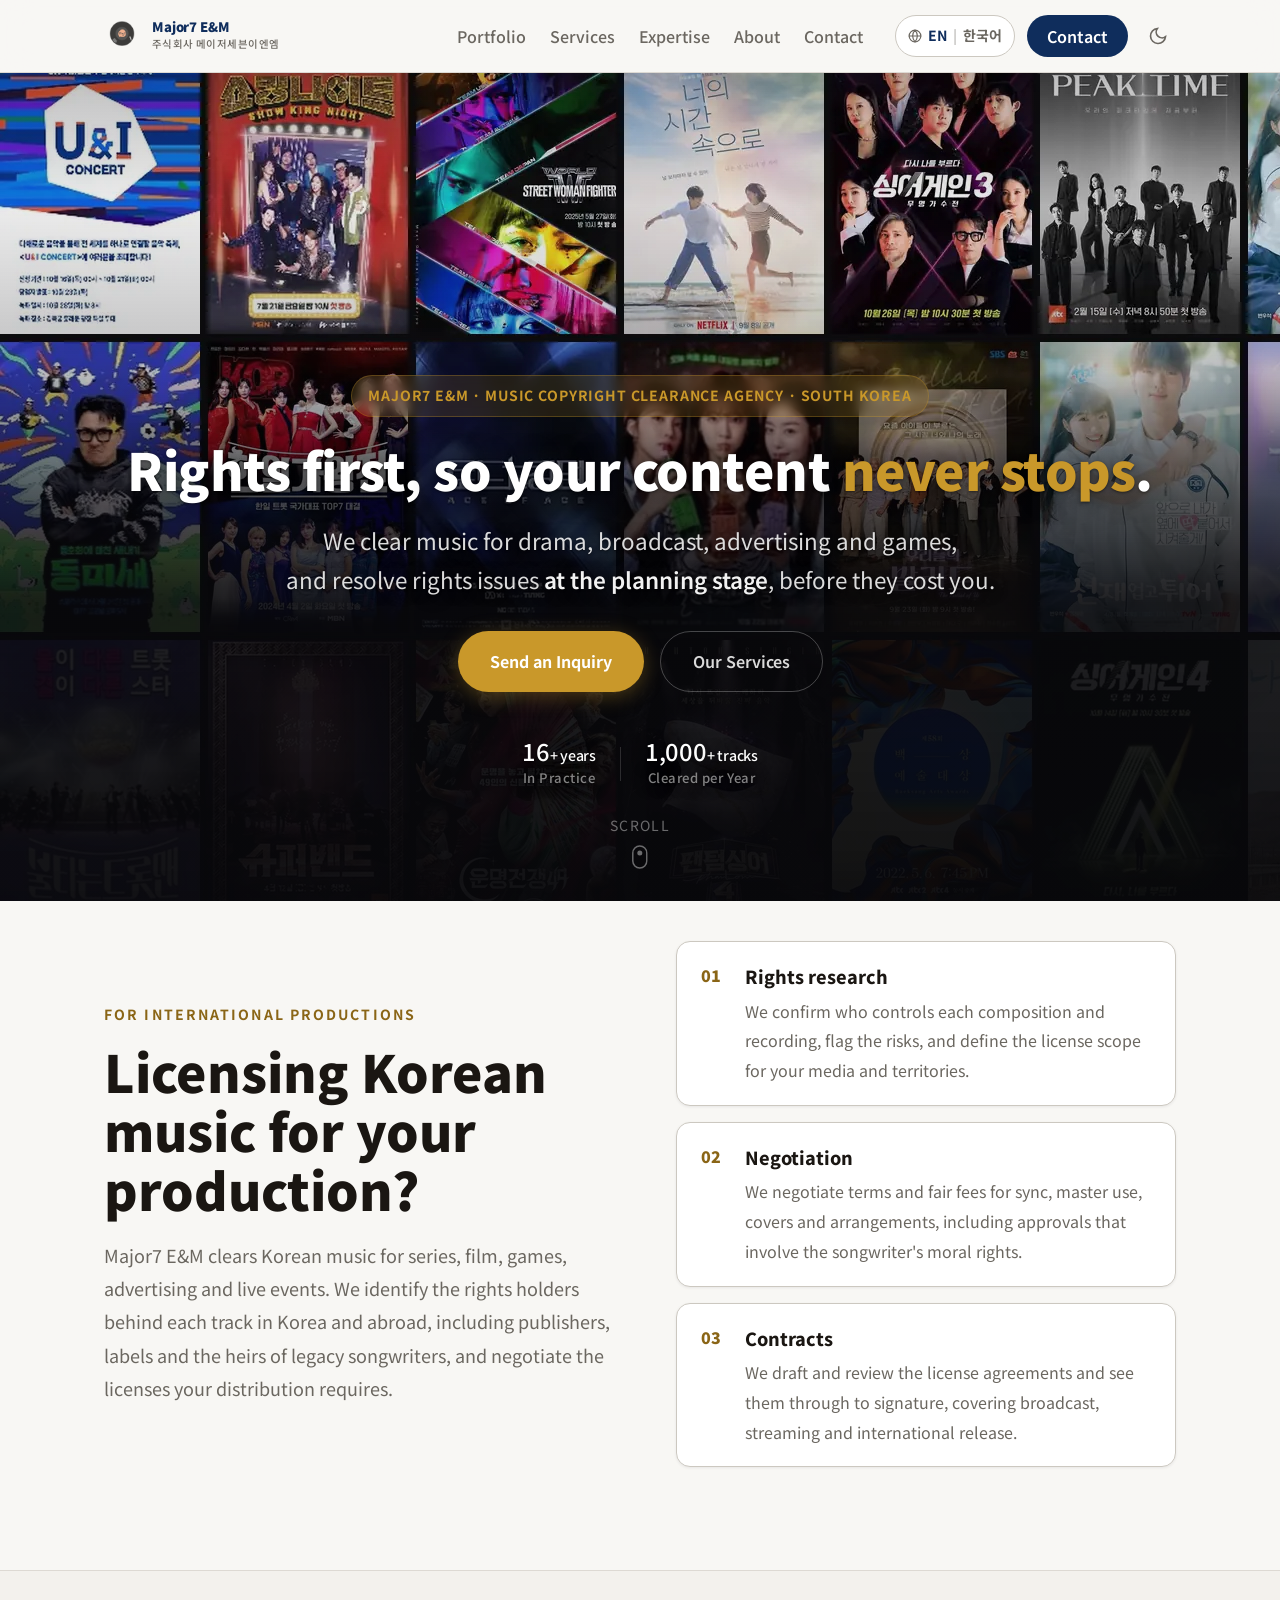
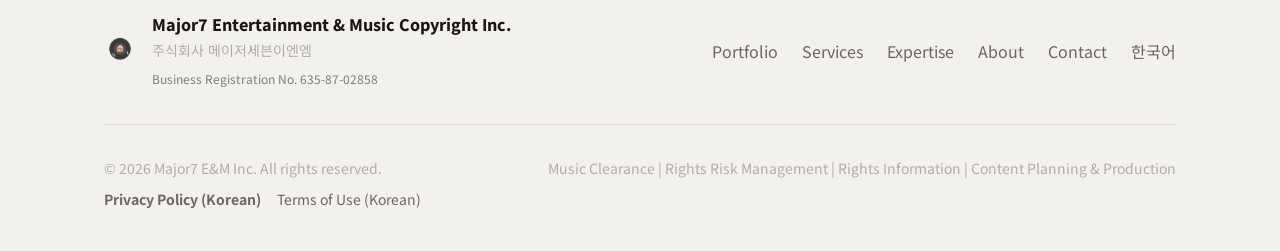
==== commit a8e821c3: "feat(en): 영어 페이지도 한국어 홈페이지와 같은 섹션 전환 방식으로 - 메뉴를 누르면 해당 섹션만 표시(스크롤형 → 탭 전환형). 첫 화면은   히어로 + 해외 제작사 안내" ====
--- a/en/index.html
+++ b/en/index.html
@@ -85,6 +85,11 @@
     .contact-item-body{display:flex;flex-direction:column}
     .info-value.info-stack{flex-direction:column;align-items:flex-start;justify-content:center}
 
+    /* The English hero has two buttons more than the Korean one, so lift the text
+       to keep the scroll hint clear of the stats */
+    @media (min-width:769px){
+      .en-page .hero .hero-content{padding-bottom:calc(var(--space-12) + 64px)}
+    }
     @media (min-width:960px){
       .en-page .mobile-menu.open{display:none}
     }
@@ -144,9 +149,9 @@
         </span>
       </a>
       <nav class="nav" aria-label="Main menu">
+        <a href="#portfolio">Portfolio</a>
         <a href="#services">Services</a>
         <a href="#expertise">Expertise</a>
-        <a href="#portfolio">Portfolio</a>
         <a href="#about">About</a>
         <a href="#contact">Contact</a>
       </nav>
@@ -165,9 +170,9 @@
       </div>
     </div>
     <div class="mobile-menu" id="mobileMenu" aria-hidden="true">
+      <a href="#portfolio" class="mobile-link">Portfolio</a>
       <a href="#services" class="mobile-link">Services</a>
       <a href="#expertise" class="mobile-link">Expertise</a>
-      <a href="#portfolio" class="mobile-link">Portfolio</a>
       <a href="#about" class="mobile-link">About</a>
       <a href="#contact" class="mobile-link">Contact</a>
       <a href="../" class="mobile-link" hreflang="ko" lang="ko">한국어 홈페이지 ›</a>
@@ -212,6 +217,10 @@
           <span class="stat-label">Cleared per Year</span>
         </div>
       </div>
+    </div>
+    <div class="hero-scroll-hint" aria-hidden="true">
+      <span>Scroll</span>
+      <svg width="16" height="24" viewBox="0 0 16 24" fill="none"><rect x="1" y="1" width="14" height="22" rx="7" stroke="currentColor" stroke-width="1.5"/><circle cx="8" cy="8" r="2.5" fill="currentColor"/></svg>
     </div>
   </section>
 
@@ -600,9 +609,9 @@
           </div>
         </div>
         <div class="footer-links">
+          <a href="#portfolio">Portfolio</a>
           <a href="#services">Services</a>
           <a href="#expertise">Expertise</a>
-          <a href="#portfolio">Portfolio</a>
           <a href="#about">About</a>
           <a href="#contact">Contact</a>
           <a href="../" hreflang="ko" lang="ko">한국어</a>
@@ -680,6 +689,95 @@
       btn.addEventListener('click', function () { setOpen(!menu.classList.contains('open')); });
       menu.querySelectorAll('a').forEach(function (a) { a.addEventListener('click', function () { setOpen(false); }); });
       matchMedia('(min-width:960px)').addEventListener('change', function (e) { if (e.matches) setOpen(false); });
+    })();
+
+    // Section tabs: the menu swaps sections instead of scrolling (same as the Korean homepage)
+    (function () {
+      var TABS = {
+        home:      ['hero', 'international'],
+        portfolio: ['portfolio'],
+        services:  ['services'],
+        expertise: ['expertise'],
+        about:     ['about', 'history'],
+        contact:   ['contact']
+      };
+      var OWNER = {};
+      Object.keys(TABS).forEach(function (t) { TABS[t].forEach(function (id) { OWNER[id] = t; }); });
+
+      var panels = {};
+      Object.keys(OWNER).forEach(function (id) {
+        var el = document.getElementById(id);
+        if (el) { el.classList.add('tab-panel'); panels[id] = el; }
+      });
+      if (!panels.hero) return;
+      document.body.classList.add('tabs-mode');
+
+      var navLinks = document.querySelectorAll('.nav a[href^="#"], .mobile-link[href^="#"]');
+      var current = null;
+
+      function closeMobileMenu() {
+        var menu = document.getElementById('mobileMenu');
+        var btn = document.getElementById('hamburger');
+        if (!menu || !menu.classList.contains('open')) return;
+        menu.classList.remove('open');
+        menu.setAttribute('aria-hidden', 'true');
+        if (btn) {
+          btn.setAttribute('aria-expanded', 'false');
+          btn.setAttribute('aria-label', 'Open menu');
+          btn.querySelectorAll('span').forEach(function (sp) { sp.style.transform = ''; sp.style.opacity = ''; });
+        }
+      }
+
+      function activate(tab, opts) {
+        opts = opts || {};
+        if (!TABS[tab]) tab = 'home';
+        if (tab === current) { window.scrollTo({ top: 0, behavior: 'smooth' }); return; }
+        current = tab;
+        Object.keys(panels).forEach(function (id) {
+          panels[id].classList.toggle('is-active', TABS[tab].indexOf(id) !== -1);
+        });
+        navLinks.forEach(function (a) {
+          a.classList.toggle('is-current', OWNER[a.getAttribute('href').slice(1)] === tab);
+        });
+        document.body.classList.toggle('on-home', tab === 'home');
+        TABS[tab].forEach(function (id) {
+          var el = panels[id];
+          if (!el) return;
+          el.classList.remove('tab-enter');
+          void el.offsetWidth;
+          el.classList.add('tab-enter');
+        });
+        if (!opts.silent) {
+          history.pushState({ tab: tab }, '', tab === 'home' ? location.pathname : '#' + TABS[tab][0]);
+        }
+        window.scrollTo(0, 0);
+      }
+
+      function tabFromHash(hash) {
+        var id = (hash || '').replace('#', '');
+        return OWNER[id] || (id ? null : 'home');
+      }
+
+      document.addEventListener('click', function (e) {
+        var a = e.target.closest('a[href^="#"]');
+        if (!a) return;
+        var tab = tabFromHash(a.getAttribute('href'));
+        if (!tab) return;
+        e.preventDefault();
+        e.stopPropagation();
+        closeMobileMenu();
+        activate(tab);
+      }, true);
+
+      window.addEventListener('popstate', function (e) {
+        activate((e.state && e.state.tab) || tabFromHash(location.hash) || 'home', { silent: true });
+      });
+
+      if ('scrollRestoration' in history) history.scrollRestoration = 'manual';
+      activate(tabFromHash(location.hash) || 'home', { silent: true });
+      var pinTop = function () { window.scrollTo(0, 0); };
+      requestAnimationFrame(pinTop);
+      window.addEventListener('load', pinTop, { once: true });
     })();
 
     // Footer year
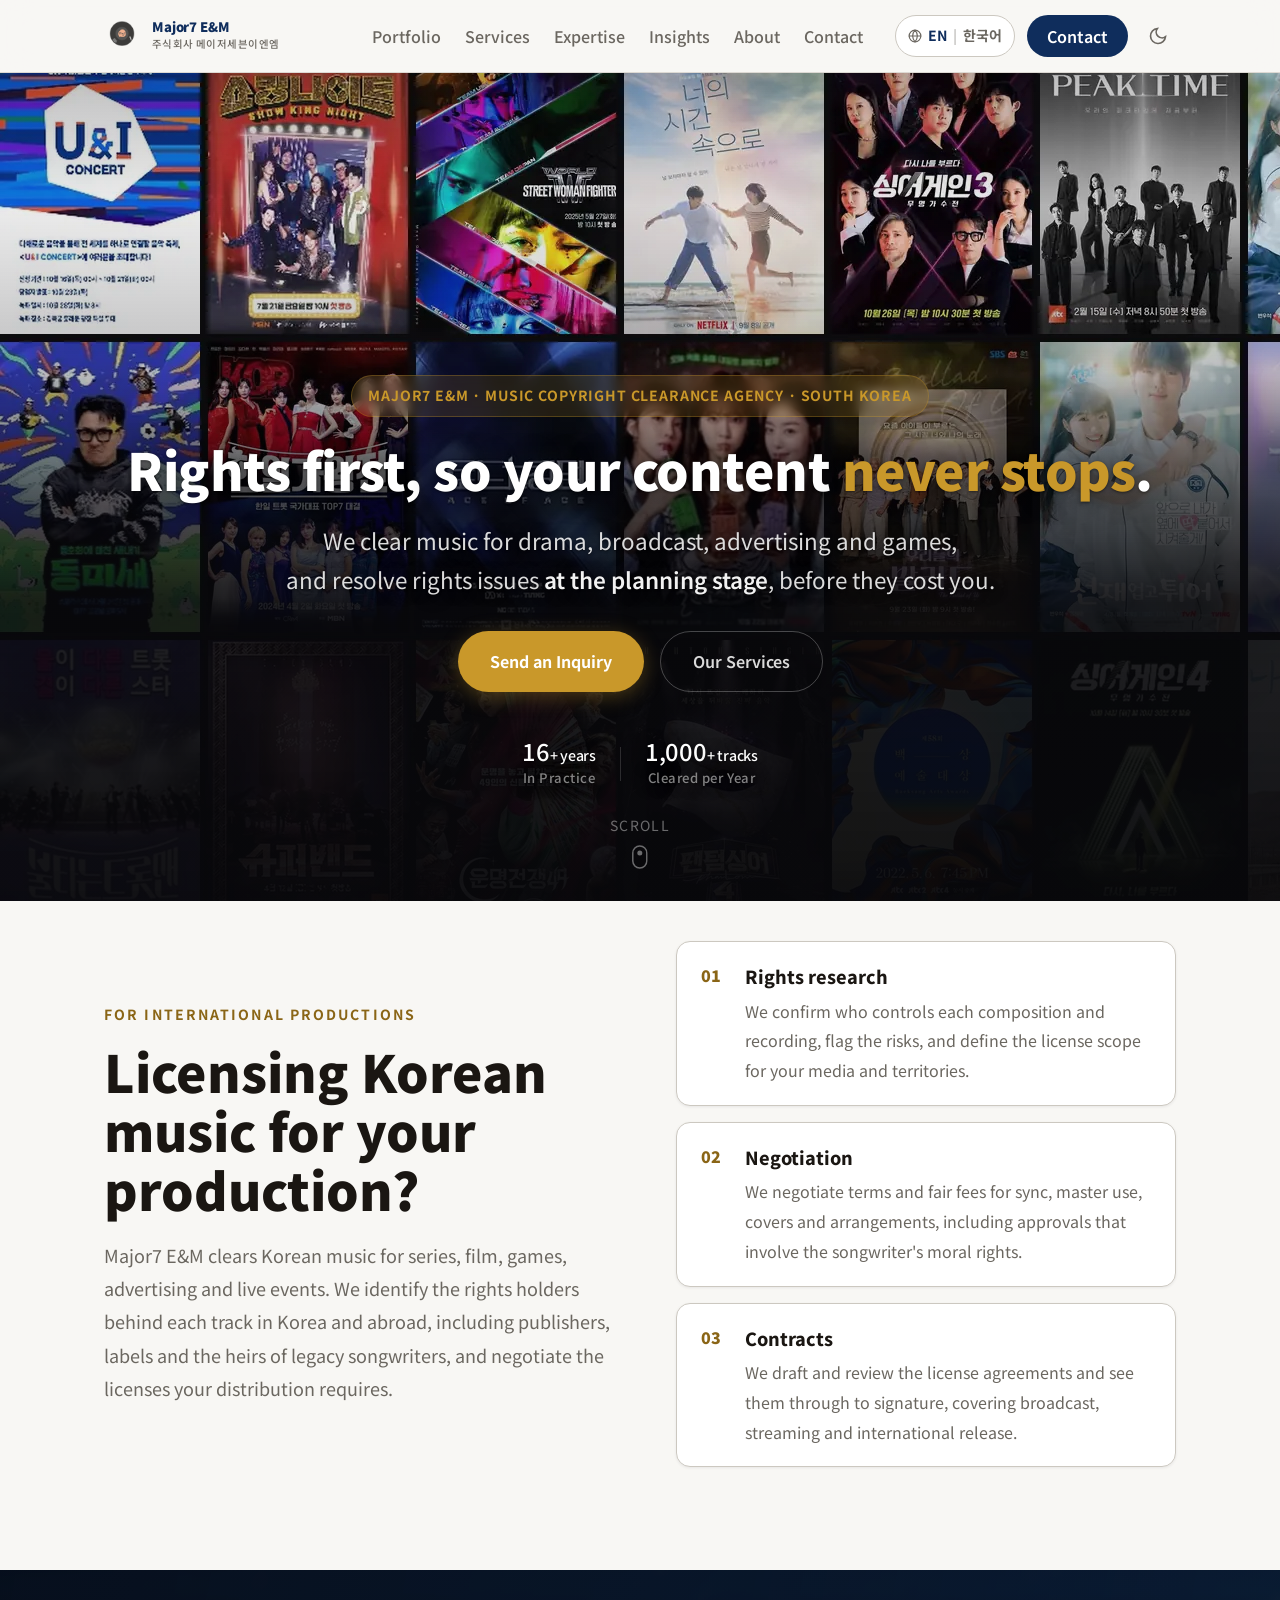
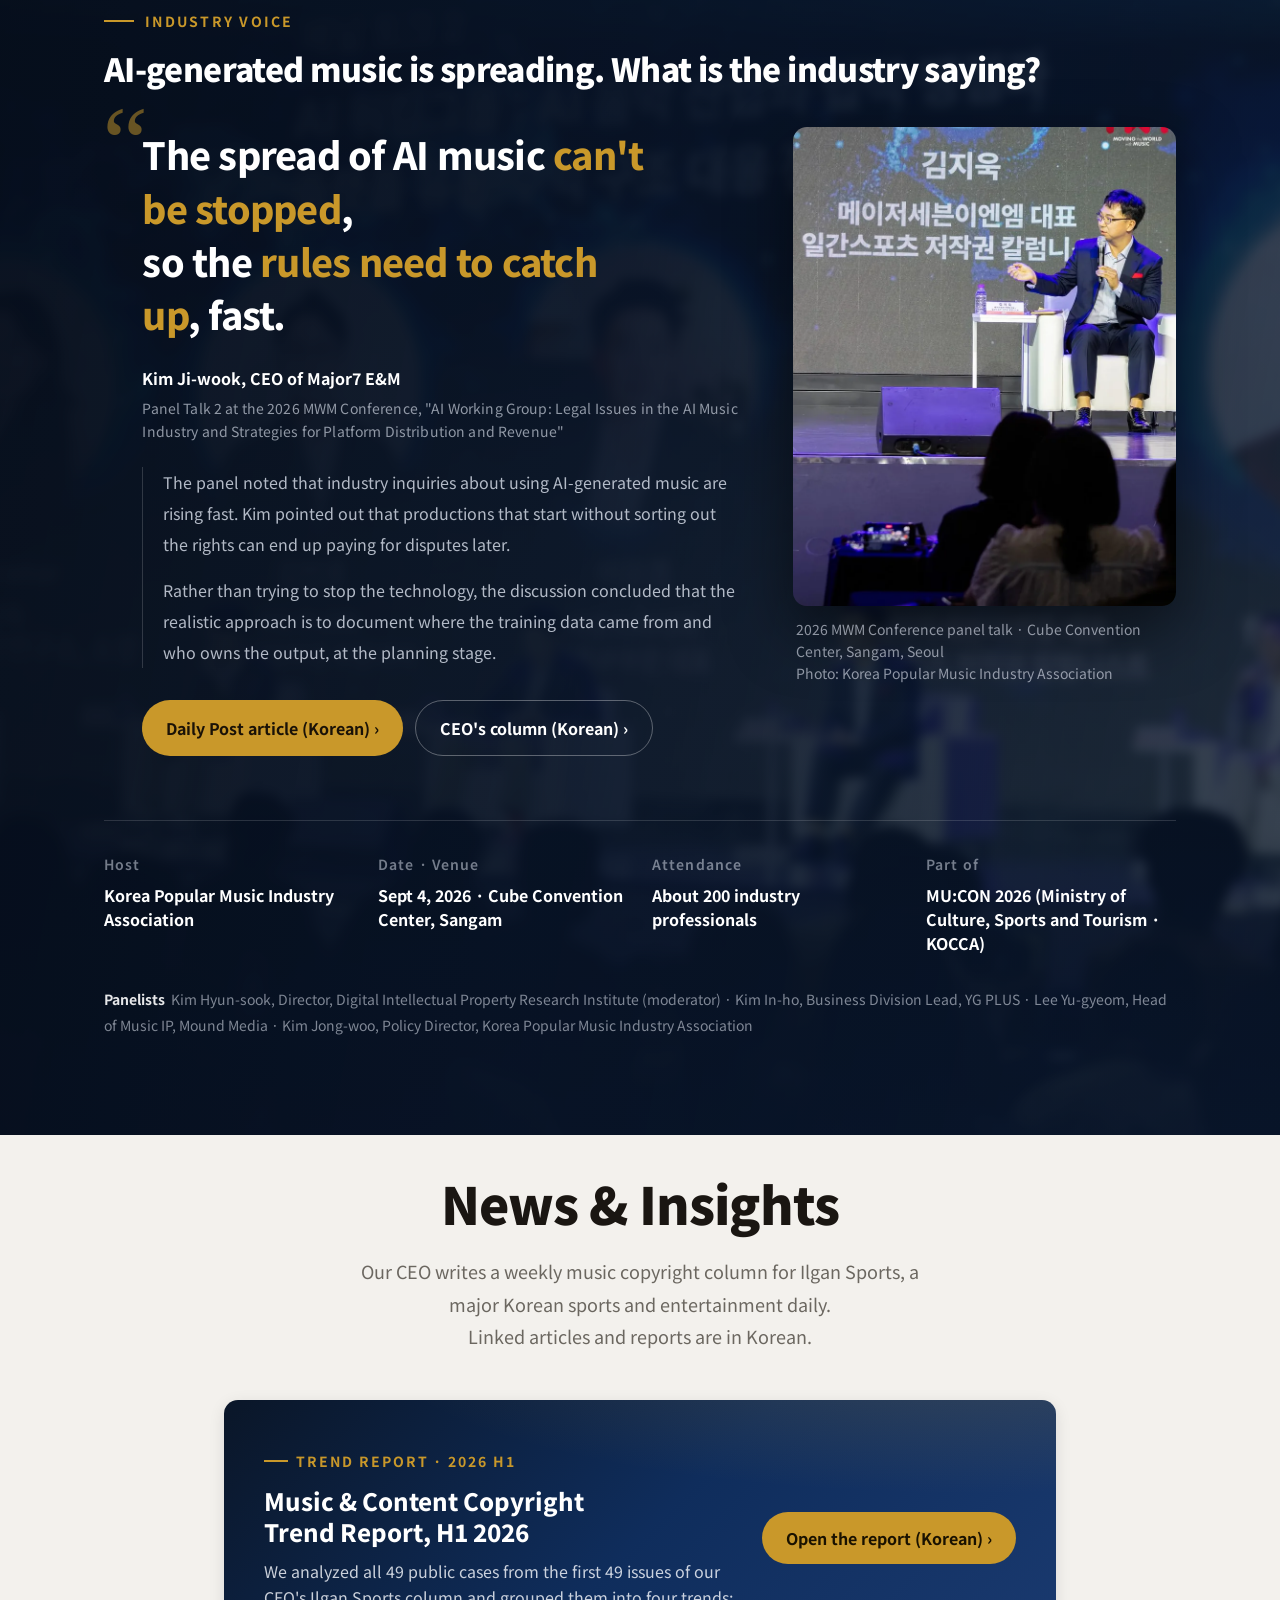
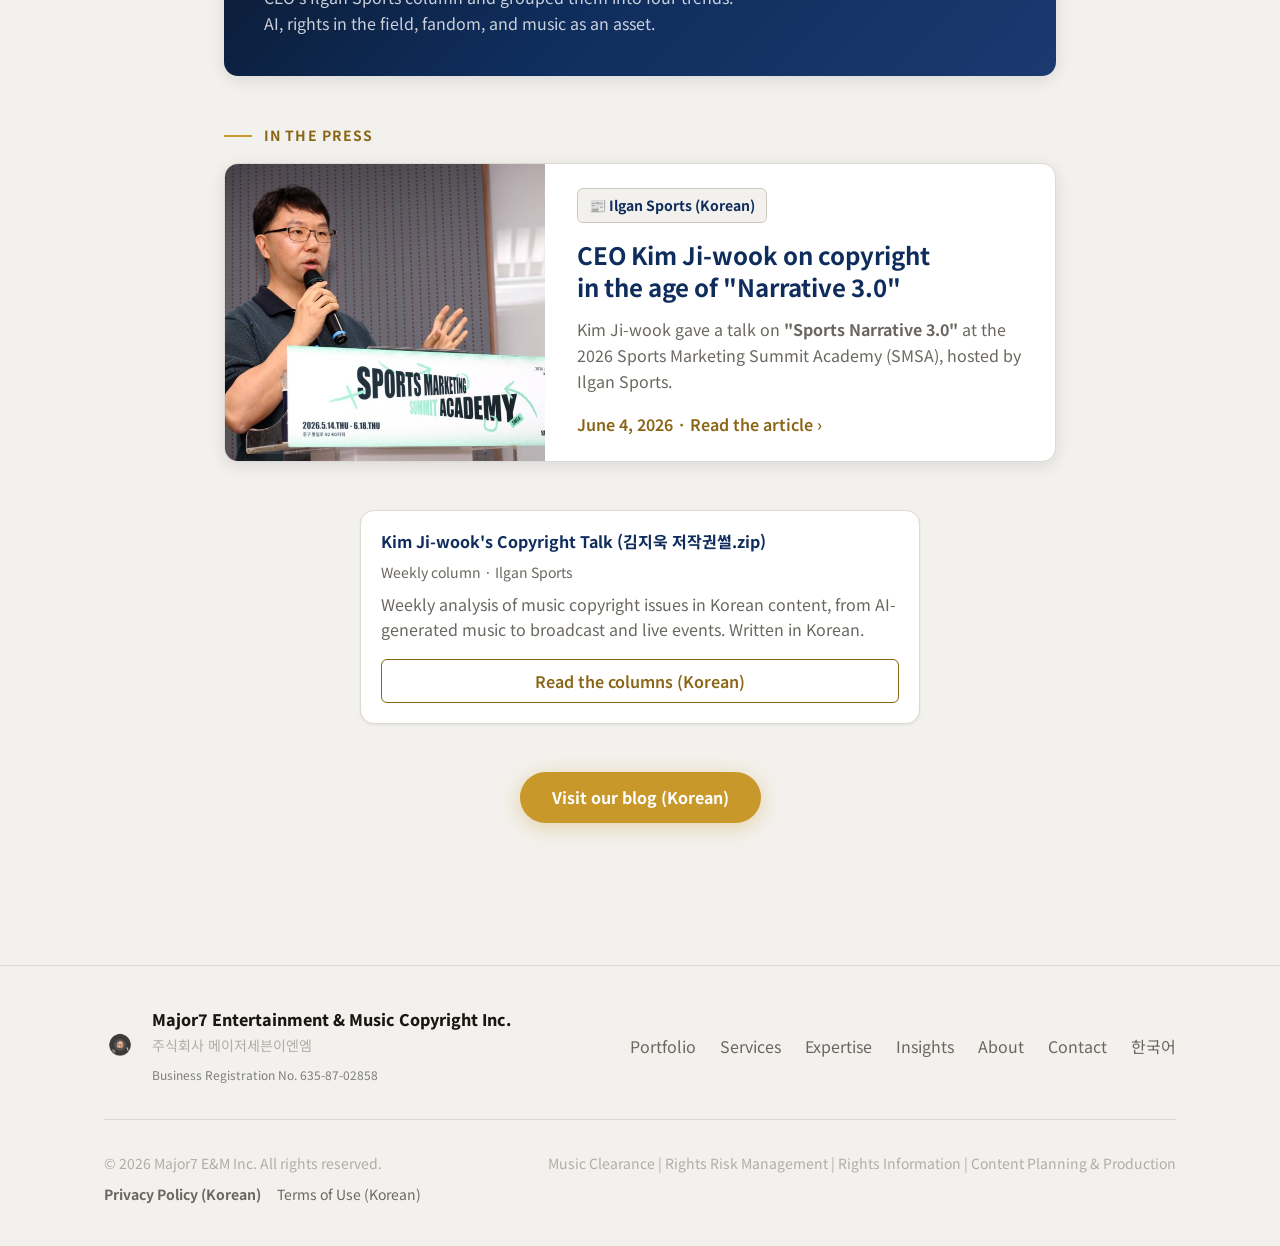
==== commit 4ad199bb: "feat(en): 영어 페이지에 인사이트 구성 추가 — 한국어 홈페이지와 동일 구조 - Industry Voice: 2026 MWM 콘퍼런스 패널 발언 영어판(인용·요약·행사 정보" ====
--- a/en/index.html
+++ b/en/index.html
@@ -83,6 +83,7 @@
     .prod-list li::before{content:'·';position:absolute;left:var(--space-1);color:var(--color-accent);font-weight:900}
 
     .contact-item-body{display:flex;flex-direction:column}
+    .en-column-grid{grid-template-columns:minmax(0,560px);justify-content:center}
     .info-value.info-stack{flex-direction:column;align-items:flex-start;justify-content:center}
 
     /* The English hero has two buttons more than the Korean one, so lift the text
@@ -152,6 +153,7 @@
         <a href="#portfolio">Portfolio</a>
         <a href="#services">Services</a>
         <a href="#expertise">Expertise</a>
+        <a href="#insights">Insights</a>
         <a href="#about">About</a>
         <a href="#contact">Contact</a>
       </nav>
@@ -173,6 +175,7 @@
       <a href="#portfolio" class="mobile-link">Portfolio</a>
       <a href="#services" class="mobile-link">Services</a>
       <a href="#expertise" class="mobile-link">Expertise</a>
+      <a href="#insights" class="mobile-link">Insights</a>
       <a href="#about" class="mobile-link">About</a>
       <a href="#contact" class="mobile-link">Contact</a>
       <a href="../" class="mobile-link" hreflang="ko" lang="ko">한국어 홈페이지 ›</a>
@@ -237,6 +240,46 @@
         <li><b>Negotiation</b><span>We negotiate terms and fair fees for sync, master use, covers and arrangements, including approvals that involve the songwriter's moral rights.</span></li>
         <li><b>Contracts</b><span>We draft and review the license agreements and see them through to signature, covering broadcast, streaming and international release.</span></li>
       </ol>
+    </div>
+  </section>
+
+  <!-- INDUSTRY VOICE (2026 MWM Conference) -->
+  <section class="voice" id="voice">
+    <div class="voice-bg" aria-hidden="true">
+      <img src="../images/mwm2026-stage.webp" alt="" loading="lazy" />
+    </div>
+    <div class="container">
+      <div class="voice-head">
+        <span class="voice-eyebrow">Industry Voice</span>
+        <h2>AI-generated music is spreading. What is the industry saying?</h2>
+      </div>
+      <div class="voice-grid">
+        <div class="voice-quote">
+          <p class="voice-lede">The spread of AI music <span class="hl">can't be stopped</span>, <br class="voice-br" />so the <span class="hl">rules need to catch up</span>, fast.</p>
+          <p class="voice-attr">Kim Ji-wook, CEO of Major7 E&amp;M
+            <span>Panel Talk 2 at the 2026 MWM Conference, "AI Working Group: Legal Issues in the AI Music Industry and Strategies for Platform Distribution and Revenue"</span>
+          </p>
+          <div class="voice-body">
+            <p>The panel noted that industry inquiries about using AI-generated music are rising fast. Kim pointed out that productions that start without sorting out the rights can end up paying for disputes later.</p>
+            <p>Rather than trying to stop the technology, the discussion concluded that the realistic approach is to document where the training data came from and who owns the output, at the planning stage.</p>
+          </div>
+          <div class="voice-cta">
+            <a class="voice-btn primary" href="https://www.thedailypost.kr/news/articleView.html?idxno=115399" target="_blank" rel="noopener">Daily Post article (Korean) ›</a>
+            <a class="voice-btn ghost" href="https://isplus.com/article/view/isp202609060078" target="_blank" rel="noopener">CEO's column (Korean) ›</a>
+          </div>
+        </div>
+        <figure class="voice-figure">
+          <img src="../images/mwm2026-solo.webp" alt="Kim Ji-wook speaking on a panel at the 2026 MWM Conference" loading="lazy" />
+          <figcaption>2026 MWM Conference panel talk · Cube Convention Center, Sangam, Seoul<br />Photo: Korea Popular Music Industry Association</figcaption>
+        </figure>
+      </div>
+      <dl class="voice-facts">
+        <div class="voice-fact"><dt>Host</dt><dd>Korea Popular Music Industry Association</dd></div>
+        <div class="voice-fact"><dt>Date · Venue</dt><dd>Sept 4, 2026 · Cube Convention Center, Sangam</dd></div>
+        <div class="voice-fact"><dt>Attendance</dt><dd>About 200 industry professionals</dd></div>
+        <div class="voice-fact"><dt>Part of</dt><dd>MU:CON 2026 (Ministry of Culture, Sports and Tourism · KOCCA)</dd></div>
+      </dl>
+      <p class="voice-panel"><b>Panelists</b>Kim Hyun-sook, Director, Digital Intellectual Property Research Institute (moderator) · Kim In-ho, Business Division Lead, YG PLUS · Lee Yu-gyeom, Head of Music IP, Mound Media · Kim Jong-woo, Policy Director, Korea Popular Music Industry Association</p>
     </div>
   </section>
 
@@ -454,6 +497,98 @@
     </div>
   </section>
 
+  <!-- NEWS & INSIGHTS -->
+  <section id="insights" class="portfolio-section section section-muted">
+    <div class="section-header">
+      <h2 class="section-title">News &amp; Insights</h2>
+      <p class="section-sub">Our CEO writes a weekly music copyright column for Ilgan Sports, a major Korean sports and entertainment daily.</p>
+      <p class="section-sub">Linked articles and reports are in Korean.</p>
+    </div>
+
+    <div class="report-promo-wrap">
+      <a class="report-promo" href="../report.html" hreflang="ko" aria-label="Open the Music &amp; Content Copyright Trend Report, H1 2026 (Korean)">
+        <div class="report-promo-main">
+          <span class="report-promo-label">Trend Report · 2026 H1</span>
+          <h3 class="report-promo-title">Music &amp; Content Copyright Trend Report, H1 2026</h3>
+          <p class="report-promo-desc">We analyzed all 49 public cases from the first 49 issues of our CEO's Ilgan Sports column and grouped them into four trends: AI, rights in the field, fandom, and music as an asset.</p>
+        </div>
+        <span class="report-promo-cta">Open the report (Korean) ›</span>
+      </a>
+    </div>
+
+    <div class="news-block">
+      <div class="news-block-label">In the Press</div>
+      <a class="news-card" href="https://isplus.com/article/view/isp202606040085" target="_blank" rel="noopener" hreflang="ko">
+        <div class="news-card-thumb">
+          <img src="../images/news_smsa_2026.jpg" alt="Kim Ji-wook speaking at the 2026 Sports Marketing Summit Academy" loading="lazy" />
+        </div>
+        <div class="news-card-body">
+          <span class="news-media-badge">📰 Ilgan Sports (Korean)</span>
+          <h3 class="news-card-title">CEO Kim Ji-wook on copyright in the age of "Narrative 3.0"</h3>
+          <p class="news-card-desc">Kim Ji-wook gave a talk on <strong>"Sports Narrative 3.0"</strong> at the 2026 Sports Marketing Summit Academy (SMSA), hosted by Ilgan Sports.</p>
+          <span class="news-card-meta">June 4, 2026 · Read the article ›</span>
+        </div>
+      </a>
+    </div>
+
+    <div class="blog-cards">
+      <div class="blog-grid en-column-grid">
+        <article class="blog-card">
+          <h3 class="blog-card-title">Kim Ji-wook's Copyright Talk <span lang="ko">(김지욱 저작권썰.zip)</span></h3>
+          <div class="blog-card-date">Weekly column · Ilgan Sports</div>
+          <p class="blog-card-excerpt">Weekly analysis of music copyright issues in Korean content, from AI-generated music to broadcast and live events. Written in Korean.</p>
+          <a class="blog-card-more" href="https://blog.naver.com/PostList.naver?blogId=major7enm-inc&amp;categoryNo=14&amp;skinType=&amp;skinId=&amp;from=menu&amp;userSelectMenu=true" target="_blank" rel="noopener" hreflang="ko">Read the columns (Korean)</a>
+        </article>
+      </div>
+    </div>
+
+    <div class="blog-section-top">
+      <div class="blog-btn-wrap">
+        <a href="https://blog.naver.com/major7enm-inc" class="blog-btn" target="_blank" rel="noopener noreferrer" hreflang="ko">Visit our blog (Korean)</a>
+      </div>
+    </div>
+  </section>
+
+  <!-- YOUTUBE -->
+  <section class="section youtube-section" id="youtube">
+    <div class="container">
+      <div class="section-label">Channel</div>
+      <div class="youtube-header">
+        <h2 class="section-title">Major7 E&amp;M Channel</h2>
+        <p class="section-sub">Show reels and selected work by genre.</p>
+      </div>
+      <div class="yt-gallery">
+        <div class="yt-main-player">
+          <div class="yt-embed-wrap">
+            <iframe id="ytMainIframe" src="https://www.youtube.com/embed/l4RQMWZMBKo?rel=0&amp;controls=1" title="Major7 E&amp;M channel video" allow="accelerometer; autoplay; clipboard-write; encrypted-media; gyroscope; picture-in-picture; web-share" allowfullscreen loading="lazy"></iframe>
+          </div>
+          <a href="https://youtube.com/@major7enmtv" target="_blank" rel="noopener" class="yt-channel-link">
+            <svg width="20" height="14" viewBox="0 0 20 14" fill="none" aria-hidden="true"><rect width="20" height="14" rx="4" fill="#FF0000"/><polygon points="8,3.5 15,7 8,10.5" fill="white"/></svg>
+            <span>Watch on YouTube</span>
+          </a>
+        </div>
+        <div class="yt-thumbs">
+          <div class="yt-thumb" data-video-id="-UApJpYc2gA" role="button" tabindex="0" aria-label="Play: 2025 Show Reel">
+            <img src="https://img.youtube.com/vi/-UApJpYc2gA/mqdefault.jpg" alt="2025 Show Reel" loading="lazy" />
+            <div class="yt-thumb-play"><svg width="28" height="28" viewBox="0 0 24 24" fill="none"><circle cx="12" cy="12" r="12" fill="rgba(0,0,0,0.6)"/><polygon points="9.5,7 18,12 9.5,17" fill="white"/></svg></div>
+          </div>
+          <div class="yt-thumb" data-video-id="NndlYcm2ZdA" role="button" tabindex="0" aria-label="Play: Selected work, drama">
+            <img src="https://img.youtube.com/vi/NndlYcm2ZdA/mqdefault.jpg" alt="Selected work: drama" loading="lazy" />
+            <div class="yt-thumb-play"><svg width="28" height="28" viewBox="0 0 24 24" fill="none"><circle cx="12" cy="12" r="12" fill="rgba(0,0,0,0.6)"/><polygon points="9.5,7 18,12 9.5,17" fill="white"/></svg></div>
+          </div>
+          <div class="yt-thumb" data-video-id="XbZo8IfVljE" role="button" tabindex="0" aria-label="Play: Selected work, crossover">
+            <img src="https://img.youtube.com/vi/XbZo8IfVljE/mqdefault.jpg" alt="Selected work: crossover" loading="lazy" />
+            <div class="yt-thumb-play"><svg width="28" height="28" viewBox="0 0 24 24" fill="none"><circle cx="12" cy="12" r="12" fill="rgba(0,0,0,0.6)"/><polygon points="9.5,7 18,12 9.5,17" fill="white"/></svg></div>
+          </div>
+          <div class="yt-thumb" data-video-id="kEuasbUGHIk" role="button" tabindex="0" aria-label="Play: Selected work, trot">
+            <img src="https://img.youtube.com/vi/kEuasbUGHIk/mqdefault.jpg" alt="Selected work: trot" loading="lazy" />
+            <div class="yt-thumb-play"><svg width="28" height="28" viewBox="0 0 24 24" fill="none"><circle cx="12" cy="12" r="12" fill="rgba(0,0,0,0.6)"/><polygon points="9.5,7 18,12 9.5,17" fill="white"/></svg></div>
+          </div>
+        </div>
+      </div>
+    </div>
+  </section>
+
   <!-- ABOUT -->
   <section class="section" id="about">
     <div class="container">
@@ -612,6 +747,7 @@
           <a href="#portfolio">Portfolio</a>
           <a href="#services">Services</a>
           <a href="#expertise">Expertise</a>
+          <a href="#insights">Insights</a>
           <a href="#about">About</a>
           <a href="#contact">Contact</a>
           <a href="../" hreflang="ko" lang="ko">한국어</a>
@@ -694,10 +830,11 @@
     // Section tabs: the menu swaps sections instead of scrolling (same as the Korean homepage)
     (function () {
       var TABS = {
-        home:      ['hero', 'international'],
+        home:      ['hero', 'international', 'voice', 'insights'],
         portfolio: ['portfolio'],
         services:  ['services'],
         expertise: ['expertise'],
+        insights:  ['insights', 'voice', 'youtube'],
         about:     ['about', 'history'],
         contact:   ['contact']
       };
@@ -778,6 +915,19 @@
       var pinTop = function () { window.scrollTo(0, 0); };
       requestAnimationFrame(pinTop);
       window.addEventListener('load', pinTop, { once: true });
+    })();
+
+    // YouTube: clicking a thumbnail plays it in the main player
+    (function () {
+      var main = document.getElementById('ytMainIframe');
+      if (!main) return;
+      function play(el) {
+        main.src = 'https://www.youtube.com/embed/' + el.getAttribute('data-video-id') + '?rel=0&controls=1&autoplay=1';
+      }
+      document.querySelectorAll('.yt-thumb[data-video-id]').forEach(function (el) {
+        el.addEventListener('click', function () { play(el); });
+        el.addEventListener('keydown', function (e) { if (e.key === 'Enter' || e.key === ' ') { e.preventDefault(); play(el); } });
+      });
     })();
 
     // Footer year
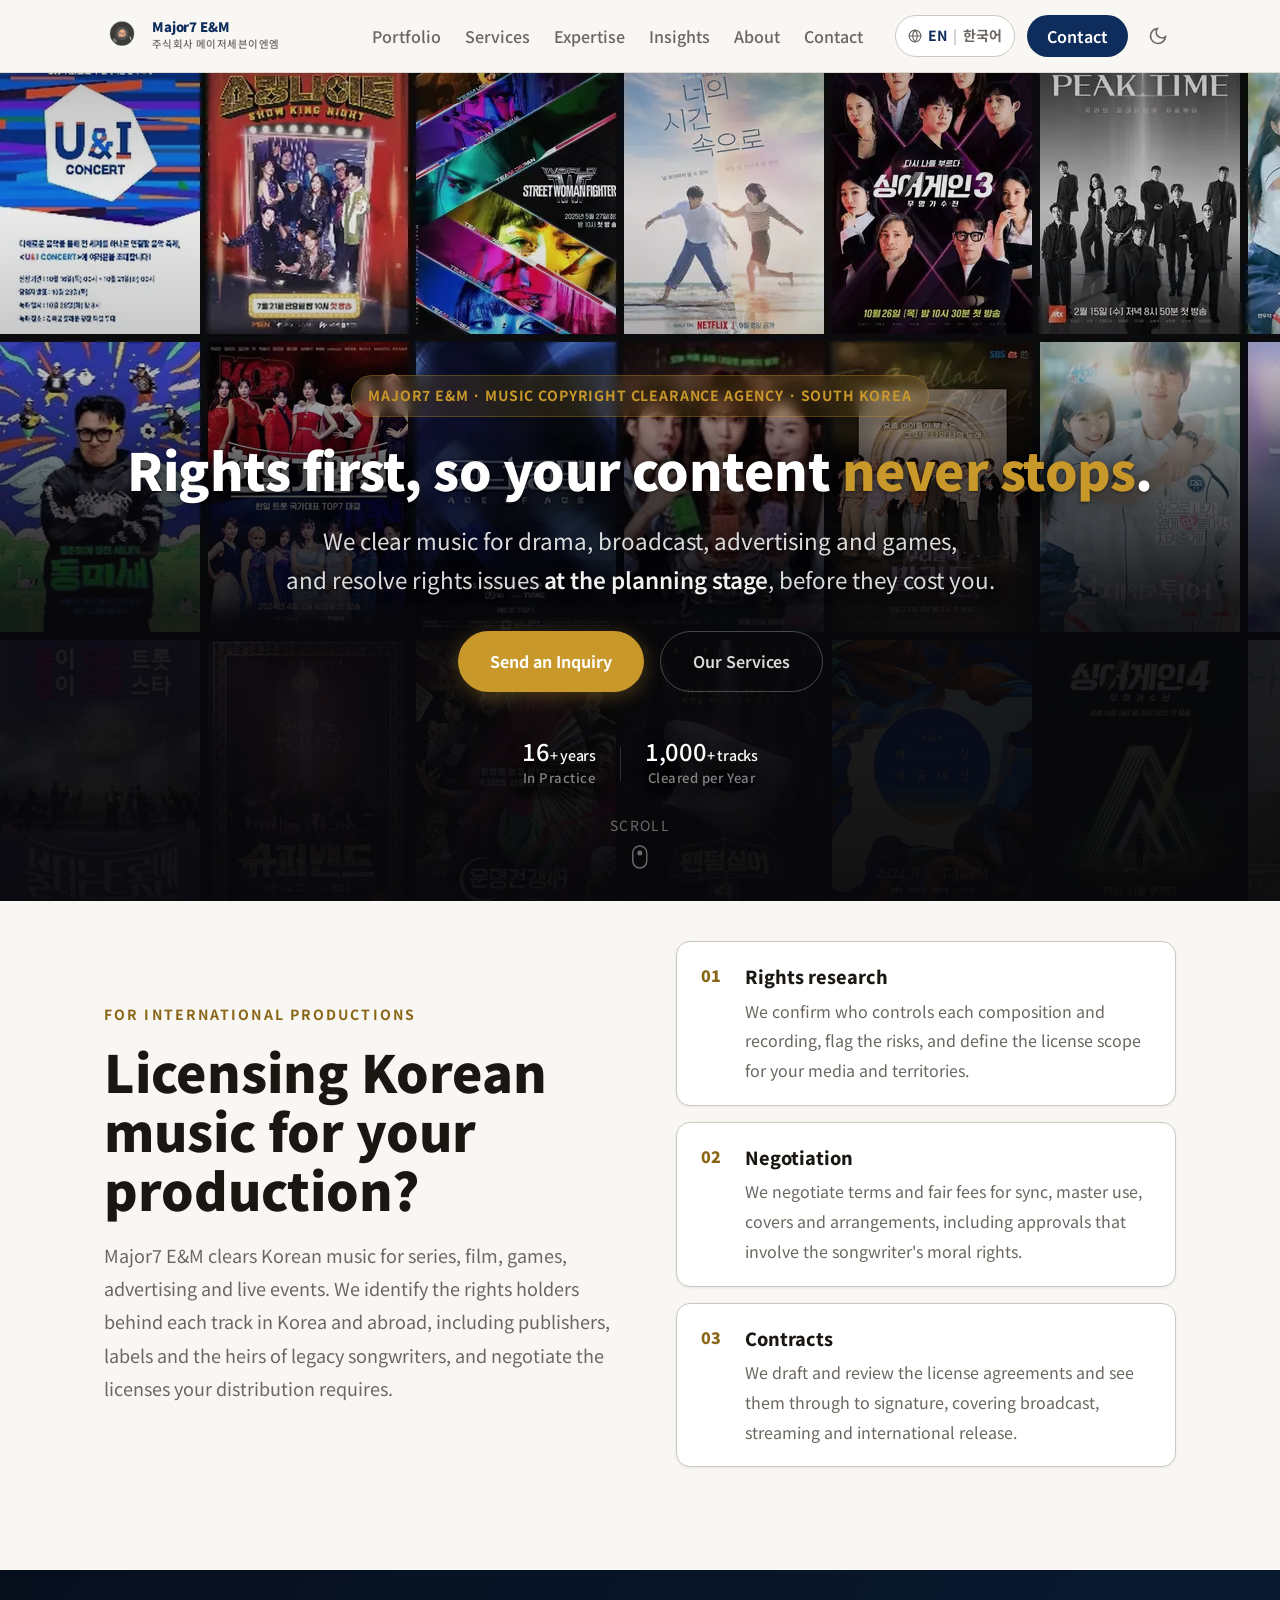
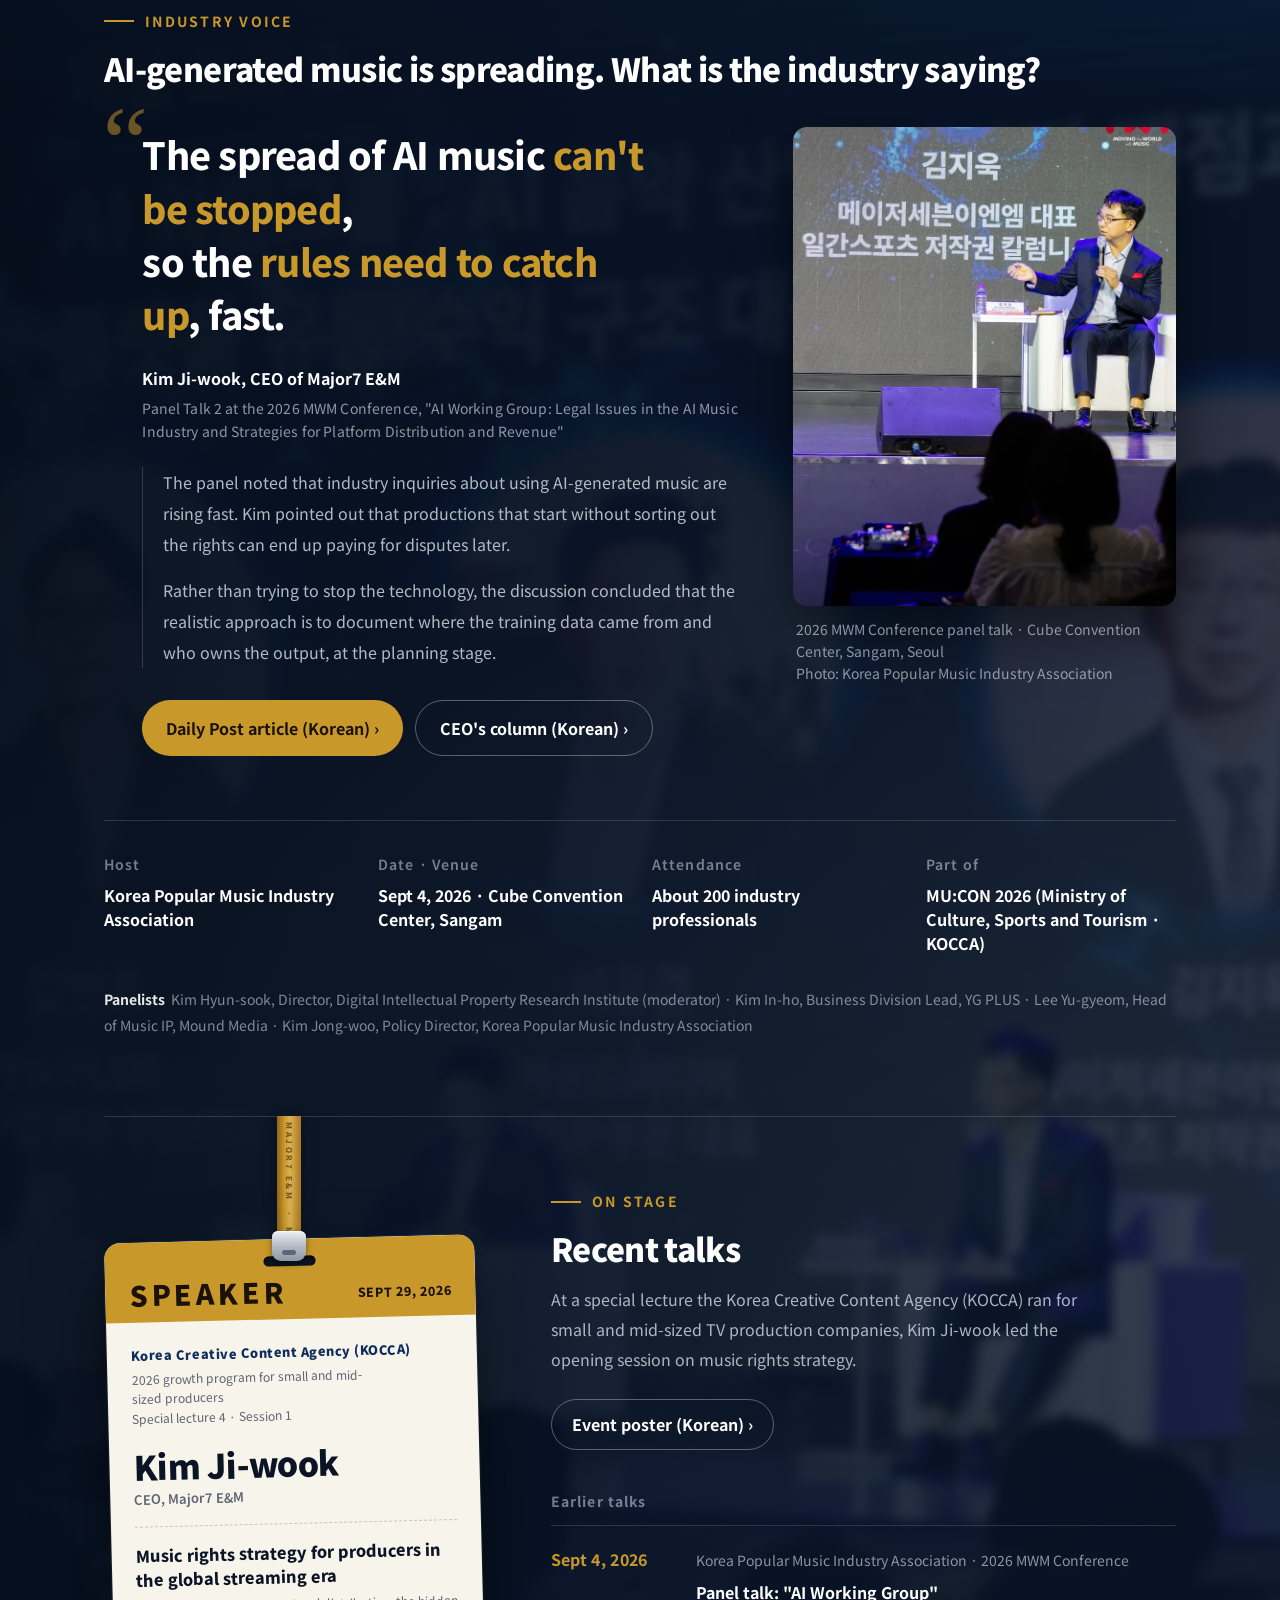
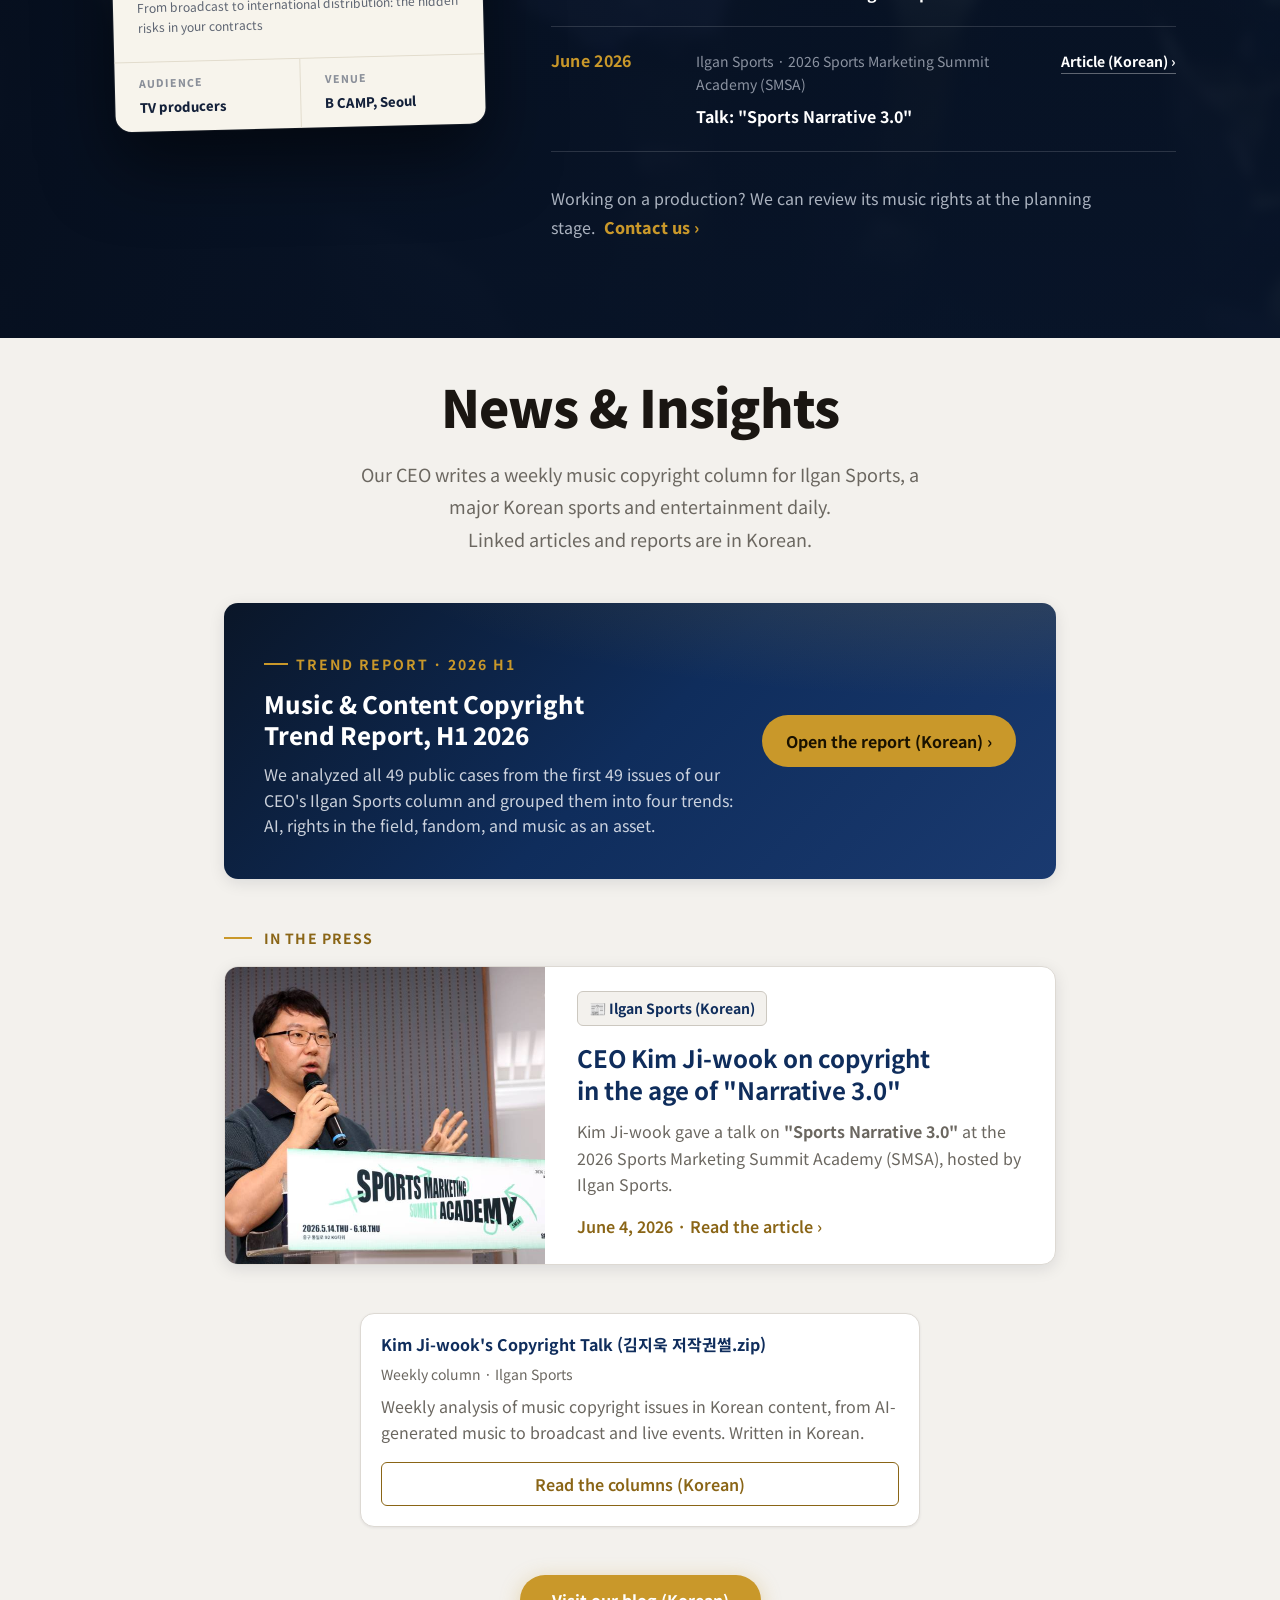
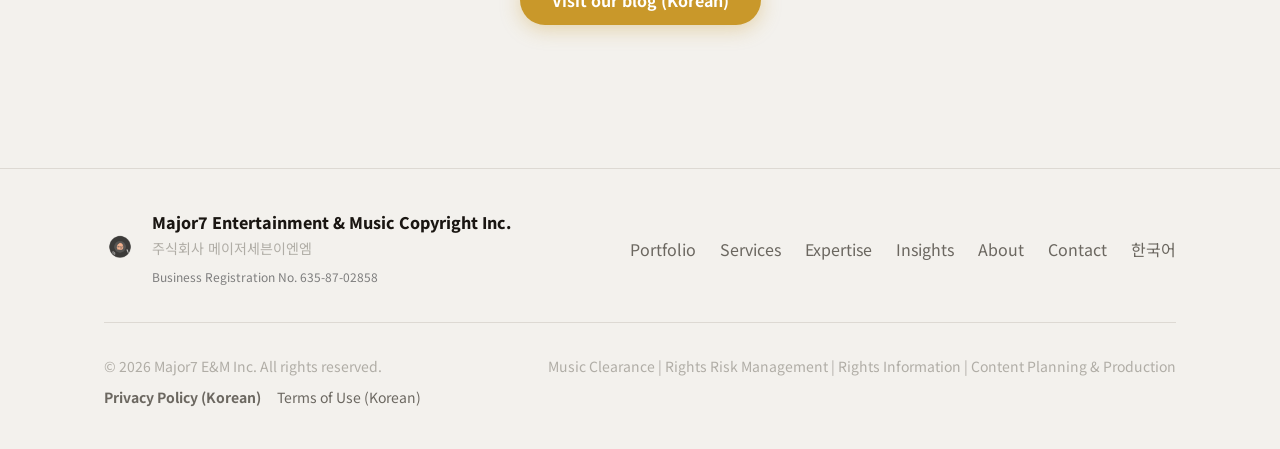
==== commit 83195745: "feat(voice): 'On Stage · 최근 연단' 블록 추가 — 콘진원 특별강연 연사 명찰 Industry Voice 섹션 하단에 대표 연단 기록을 붙인다. 가장 최근 강연" ====
--- a/en/index.html
+++ b/en/index.html
@@ -280,6 +280,51 @@
         <div class="voice-fact"><dt>Part of</dt><dd>MU:CON 2026 (Ministry of Culture, Sports and Tourism · KOCCA)</dd></div>
       </dl>
       <p class="voice-panel"><b>Panelists</b>Kim Hyun-sook, Director, Digital Intellectual Property Research Institute (moderator) · Kim In-ho, Business Division Lead, YG PLUS · Lee Yu-gyeom, Head of Music IP, Mound Media · Kim Jong-woo, Policy Director, Korea Popular Music Industry Association</p>
+
+      <!-- ON STAGE — recent talks (latest = speaker badge, earlier = list) -->
+      <div class="stage">
+        <div class="stage-head">
+          <span class="voice-eyebrow">On Stage</span>
+          <h3>Recent talks</h3>
+          <p class="stage-lead">At a special lecture the Korea Creative Content Agency (KOCCA) ran for small and mid-sized TV production companies, Kim Ji-wook led the opening session on music rights strategy.</p>
+          <a class="voice-btn ghost stage-btn" href="https://blog.naver.com/major7enm-inc/224425153199" target="_blank" rel="noopener" hreflang="ko">Event poster (Korean) ›</a>
+        </div>
+
+        <div class="stage-badge-wrap">
+          <span class="stage-strap" aria-hidden="true"><i>MAJOR7 E&amp;M&nbsp;&nbsp;·&nbsp;&nbsp;MAJOR7 E&amp;M&nbsp;&nbsp;·&nbsp;&nbsp;MAJOR7 E&amp;M</i></span>
+          <span class="stage-clip" aria-hidden="true"></span>
+          <article class="stage-badge" aria-label="Kim Ji-wook, speaker at a KOCCA special lecture">
+            <div class="stage-badge-band"><b>SPEAKER</b><span>SEPT 29, 2026</span></div>
+            <div class="stage-badge-body">
+              <p class="sb-host">Korea Creative Content Agency (KOCCA)</p>
+              <p class="sb-prog">2026 growth program for small and mid-sized producers<br />Special lecture 4 · Session 1</p>
+              <p class="sb-name">Kim Ji-wook<span>CEO, Major7 E&amp;M</span></p>
+              <p class="sb-title">Music rights strategy for producers in the global streaming era</p>
+              <p class="sb-sub">From broadcast to international distribution: the hidden risks in your contracts</p>
+            </div>
+            <dl class="sb-meta">
+              <div><dt>AUDIENCE</dt><dd>TV producers</dd></div>
+              <div><dt>VENUE</dt><dd>B CAMP, Seoul</dd></div>
+            </dl>
+          </article>
+        </div>
+
+        <div class="stage-more">
+          <p class="stage-list-label">Earlier talks</p>
+          <ol class="stage-list">
+            <li>
+              <time datetime="2026-09-04">Sept 4, 2026</time>
+              <div><span>Korea Popular Music Industry Association · 2026 MWM Conference</span><b>Panel talk: "AI Working Group"</b></div>
+            </li>
+            <li>
+              <time datetime="2026-06">June 2026</time>
+              <div><span>Ilgan Sports · 2026 Sports Marketing Summit Academy (SMSA)</span><b>Talk: "Sports Narrative 3.0"</b></div>
+              <a href="https://isplus.com/article/view/isp202606040085" target="_blank" rel="noopener" hreflang="ko">Article (Korean) ›</a>
+            </li>
+          </ol>
+          <p class="stage-cta">Working on a production? We can review its music rights at the planning stage. <a href="#contact">Contact us ›</a></p>
+        </div>
+      </div>
     </div>
   </section>
 
@@ -638,7 +683,8 @@
                 <li>M.A., Graduate School of Media &amp; Communication, Sogang University</li>
                 <li>16 years of music copyright clearance practice (2009–present)</li>
                 <li>Led music clearance for Lovely Runner, Sing Again, Boys Planet and many other shows and artist projects</li>
-                <li>Weekly copyright columnist for Ilgan Sports; speaker at the 2026 Sports Marketing Summit Academy (SMSA)</li>
+                <li>Weekly copyright columnist for Ilgan Sports</li>
+                <li>Speaker in 2026 at a KOCCA special lecture and the Sports Marketing Summit Academy (SMSA)</li>
               </ul>
             </div>
           </div>
--- a/style.css
+++ b/style.css
@@ -1219,6 +1219,94 @@
   .voice-quote{padding-left:1.6rem}
 }
 
+/* ─── ON STAGE (최근 연단) — Industry Voice 하단 ───
+   가장 최근 강연은 행사 명찰(Speaker badge)로, 이전 연단은 목록으로.
+   Voice 섹션 안이라 항상 어두운 배색 기준. */
+.stage{margin-top:clamp(var(--space-12),6vw,var(--space-20));
+  padding-top:clamp(var(--space-10),5vw,var(--space-16));border-top:1px solid rgba(255,255,255,.14);
+  display:grid;grid-template-columns:minmax(300px,370px) 1fr;
+  grid-template-areas:"badge head" "badge more";
+  column-gap:clamp(var(--space-10),6vw,var(--space-24));row-gap:var(--space-10);align-items:start}
+.stage-head{grid-area:head}
+.stage-badge-wrap{grid-area:badge}
+.stage-more{grid-area:more}
+
+.stage-head h3{font-size:clamp(1.35rem,0.9rem + 1.4vw,2rem);font-weight:900;letter-spacing:-.02em;
+  color:#fff;margin:var(--space-4) 0 0}
+.stage-lead{font-size:var(--text-sm);line-height:1.9;color:rgba(226,232,243,.75);
+  margin:var(--space-4) 0 var(--space-6);max-width:34em;word-break:keep-all}
+.stage-btn{padding:.7rem 1.25rem}
+
+/* 명찰: 끈 → 클립 → 카드 */
+.stage-badge-wrap{position:relative;padding-top:58px;max-width:370px}
+.stage-strap{position:absolute;top:calc(-1 * clamp(var(--space-10),5vw,var(--space-16)) - 1px);left:50%;
+  width:24px;height:calc(clamp(var(--space-10),5vw,var(--space-16)) + 64px);transform:translateX(-50%);
+  background:linear-gradient(90deg,#8f6516 0%,#c9982a 30%,#dcb252 55%,#a87820 100%);
+  display:flex;justify-content:center;overflow:hidden;box-shadow:0 6px 14px rgba(0,0,0,.35)}
+.stage-strap i{writing-mode:vertical-rl;font-style:normal;font-size:8px;font-weight:800;letter-spacing:.32em;
+  color:rgba(26,18,7,.55);white-space:nowrap;padding-top:6px}
+.stage-clip{position:absolute;top:50px;left:50%;width:34px;height:30px;transform:translateX(-50%);z-index:2;
+  border-radius:6px 6px 9px 9px;
+  background:linear-gradient(180deg,#eef1f5 0%,#b9c0ca 45%,#8e97a4 100%);
+  box-shadow:0 3px 6px rgba(0,0,0,.45),inset 0 1px 0 rgba(255,255,255,.8)}
+.stage-clip::after{content:"";position:absolute;left:50%;bottom:6px;width:14px;height:5px;transform:translateX(-50%);
+  border-radius:3px;background:#5d6673}
+
+.stage-badge{position:relative;background:#f7f4ec;color:#14213a;border-radius:16px;overflow:hidden;
+  transform:rotate(-1.4deg);transform-origin:50% 0;
+  box-shadow:0 34px 70px rgba(0,0,0,.5),0 0 0 1px rgba(255,255,255,.08)}
+/* 끈 구멍 */
+.stage-badge::before{content:"";position:absolute;top:17px;left:50%;width:52px;height:10px;transform:translateX(-50%);
+  border-radius:6px;background:#0b1424;box-shadow:inset 0 2px 3px rgba(0,0,0,.7)}
+.stage-badge-band{background:var(--color-accent);color:#1a1207;padding:38px 24px 14px;
+  display:flex;justify-content:space-between;align-items:flex-end;gap:var(--space-3)}
+.stage-badge-band b{font-family:var(--font-display);font-size:1.75rem;font-weight:900;letter-spacing:.14em;line-height:1}
+.stage-badge-band span{font-size:.78rem;font-weight:800;letter-spacing:.06em}
+.stage-badge-body{padding:22px 24px 4px}
+.stage-badge p{margin:0}
+.sb-host{font-size:.8rem;font-weight:900;letter-spacing:.04em;color:#0f2d5c}
+.sb-prog{font-size:.76rem;line-height:1.6;color:#5f6673;margin-top:.3rem !important}
+.sb-name{font-size:2.1rem;font-weight:900;letter-spacing:-.02em;line-height:1.1;color:#0b1424;margin-top:20px !important}
+.sb-name span{display:block;font-size:.82rem;font-weight:600;letter-spacing:0;color:#5f6673;margin-top:.4rem}
+.sb-title{margin-top:20px !important;padding-top:16px;border-top:1px dashed #cdc5b3;
+  font-size:1.02rem;font-weight:800;line-height:1.5;color:#0b1424;word-break:keep-all}
+.sb-sub{font-size:.76rem;line-height:1.6;color:#5f6673;margin-top:.4rem !important;word-break:keep-all}
+.sb-meta{display:grid;grid-template-columns:1fr 1fr;margin:20px 0 0;border-top:1px solid #e2dccd}
+.sb-meta div{padding:12px 24px 14px}
+.sb-meta div + div{border-left:1px solid #e2dccd}
+.sb-meta dt{font-size:.66rem;font-weight:800;letter-spacing:.1em;color:#8a8f99}
+.sb-meta dd{margin:.25rem 0 0;font-size:.82rem;font-weight:800;color:#14213a}
+
+/* 이전 연단 목록 */
+.stage-list-label{font-size:var(--text-xs);font-weight:700;letter-spacing:.08em;color:rgba(226,232,243,.5);margin:0 0 var(--space-3)}
+.stage-list{list-style:none;margin:0;padding:0;border-top:1px solid rgba(255,255,255,.14)}
+.stage-list li{display:grid;grid-template-columns:7.2em 1fr auto;gap:var(--space-4);align-items:baseline;
+  padding:var(--space-5) 0;border-bottom:1px solid rgba(255,255,255,.14)}
+.stage-list time{font-family:var(--font-display);font-size:var(--text-sm);font-weight:700;color:var(--color-accent);letter-spacing:.02em}
+.stage-list span{display:block;font-size:var(--text-xs);color:rgba(226,232,243,.6);margin-bottom:.3rem;word-break:keep-all}
+.stage-list b{font-size:var(--text-sm);font-weight:700;color:#fff;word-break:keep-all}
+.stage-list a{font-size:var(--text-xs);font-weight:700;color:#fff;text-decoration:none;white-space:nowrap;
+  border-bottom:1px solid rgba(255,255,255,.35)}
+.stage-list a:hover{color:var(--color-accent);border-color:var(--color-accent)}
+.stage-cta{margin:var(--space-8) 0 0;font-size:var(--text-sm);color:rgba(226,232,243,.75);line-height:1.8;word-break:keep-all}
+.stage-cta a{color:var(--color-accent);font-weight:800;text-decoration:none;white-space:nowrap;margin-left:.3rem}
+.stage-cta a:hover{text-decoration:underline}
+
+@media (max-width:959px){
+  .stage{grid-template-columns:1fr;grid-template-areas:"head" "badge" "more"}
+  .stage-badge-wrap{margin-inline:auto;width:calc(100% - 20px);max-width:350px}
+  .stage-strap{top:0;height:66px}
+  .stage-badge{transform:rotate(-1deg)}
+}
+@media (max-width:600px){
+  .stage-badge-band b{font-size:1.5rem}
+  .sb-name{font-size:1.8rem}
+  .sb-meta div{padding:12px 18px 14px}
+  .sb-meta dd{white-space:nowrap}
+  .stage-list li{grid-template-columns:1fr auto;row-gap:.35rem}
+  .stage-list time{grid-column:1 / -1}
+}
+
 /* ─── CEO 프로필 카드 (About) ─────────────────── */
 .ceo-card{
   display:flex;gap:var(--space-5);align-items:flex-start;
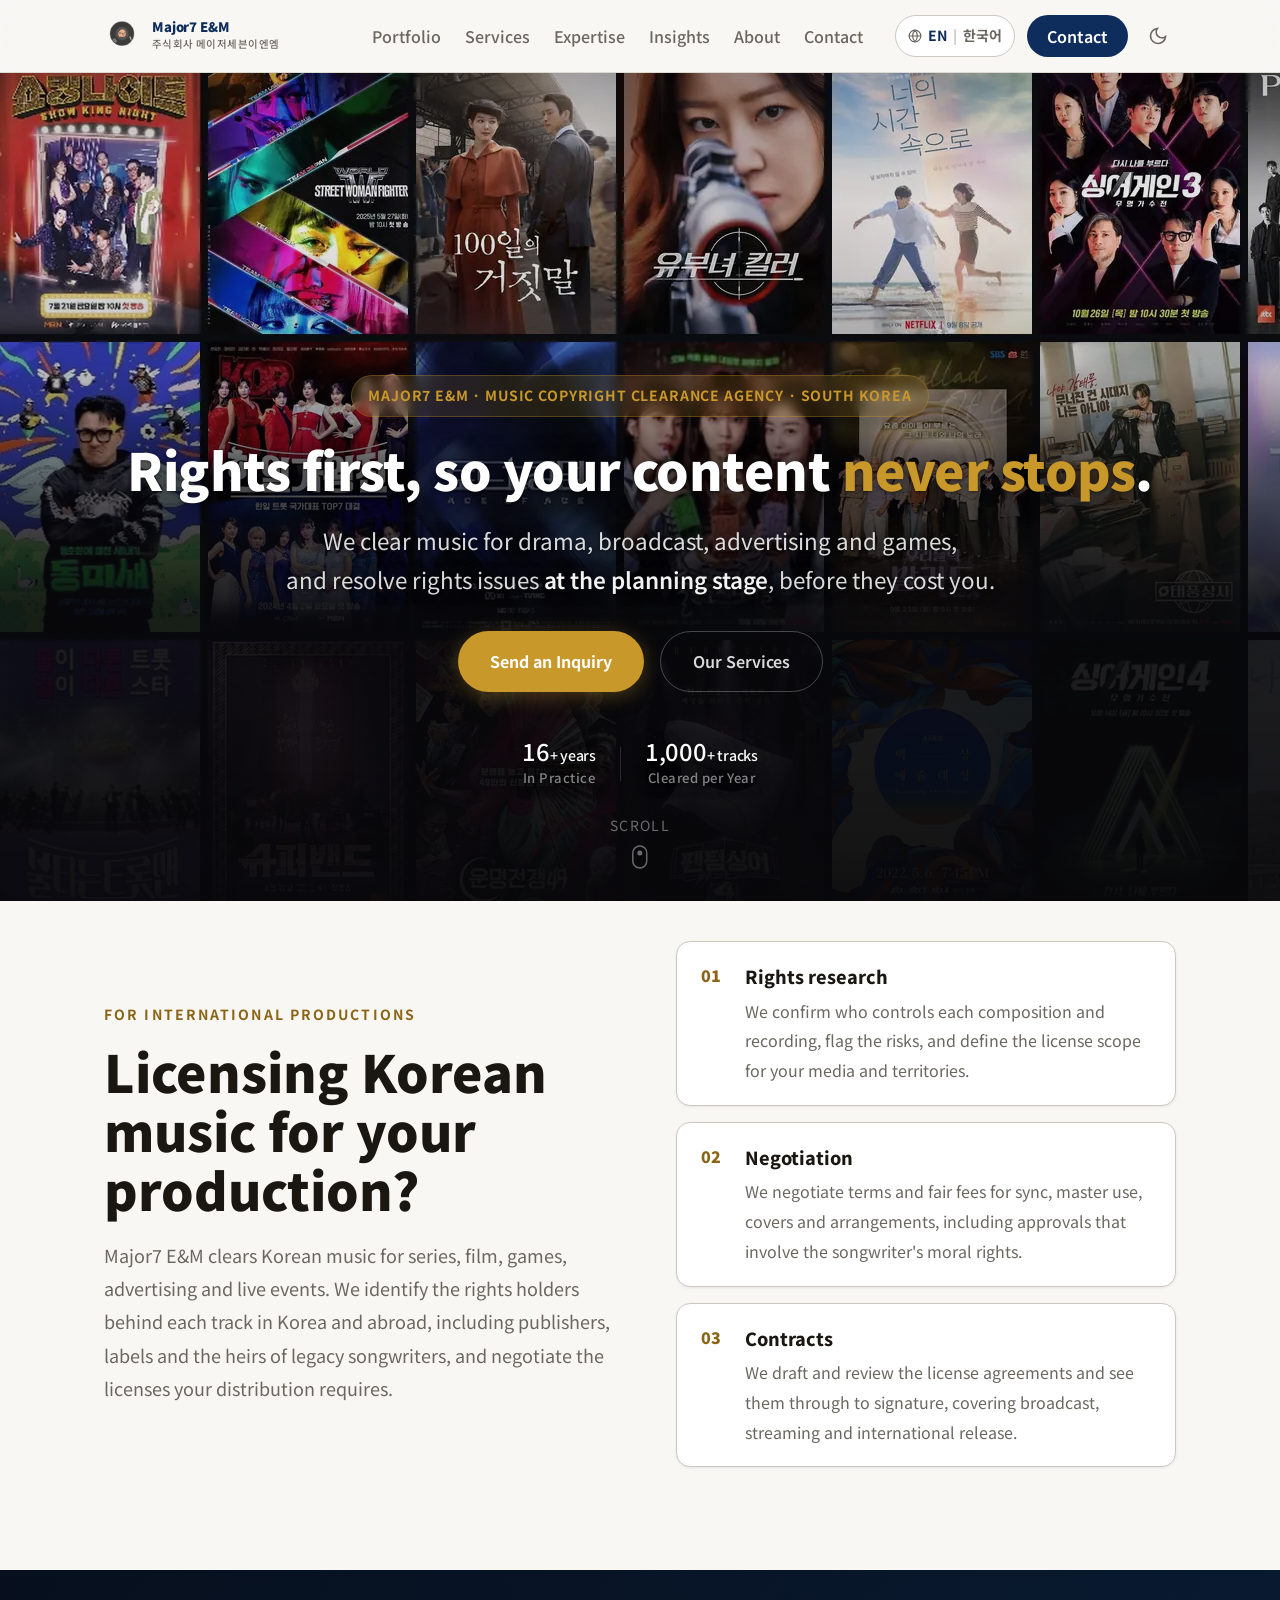
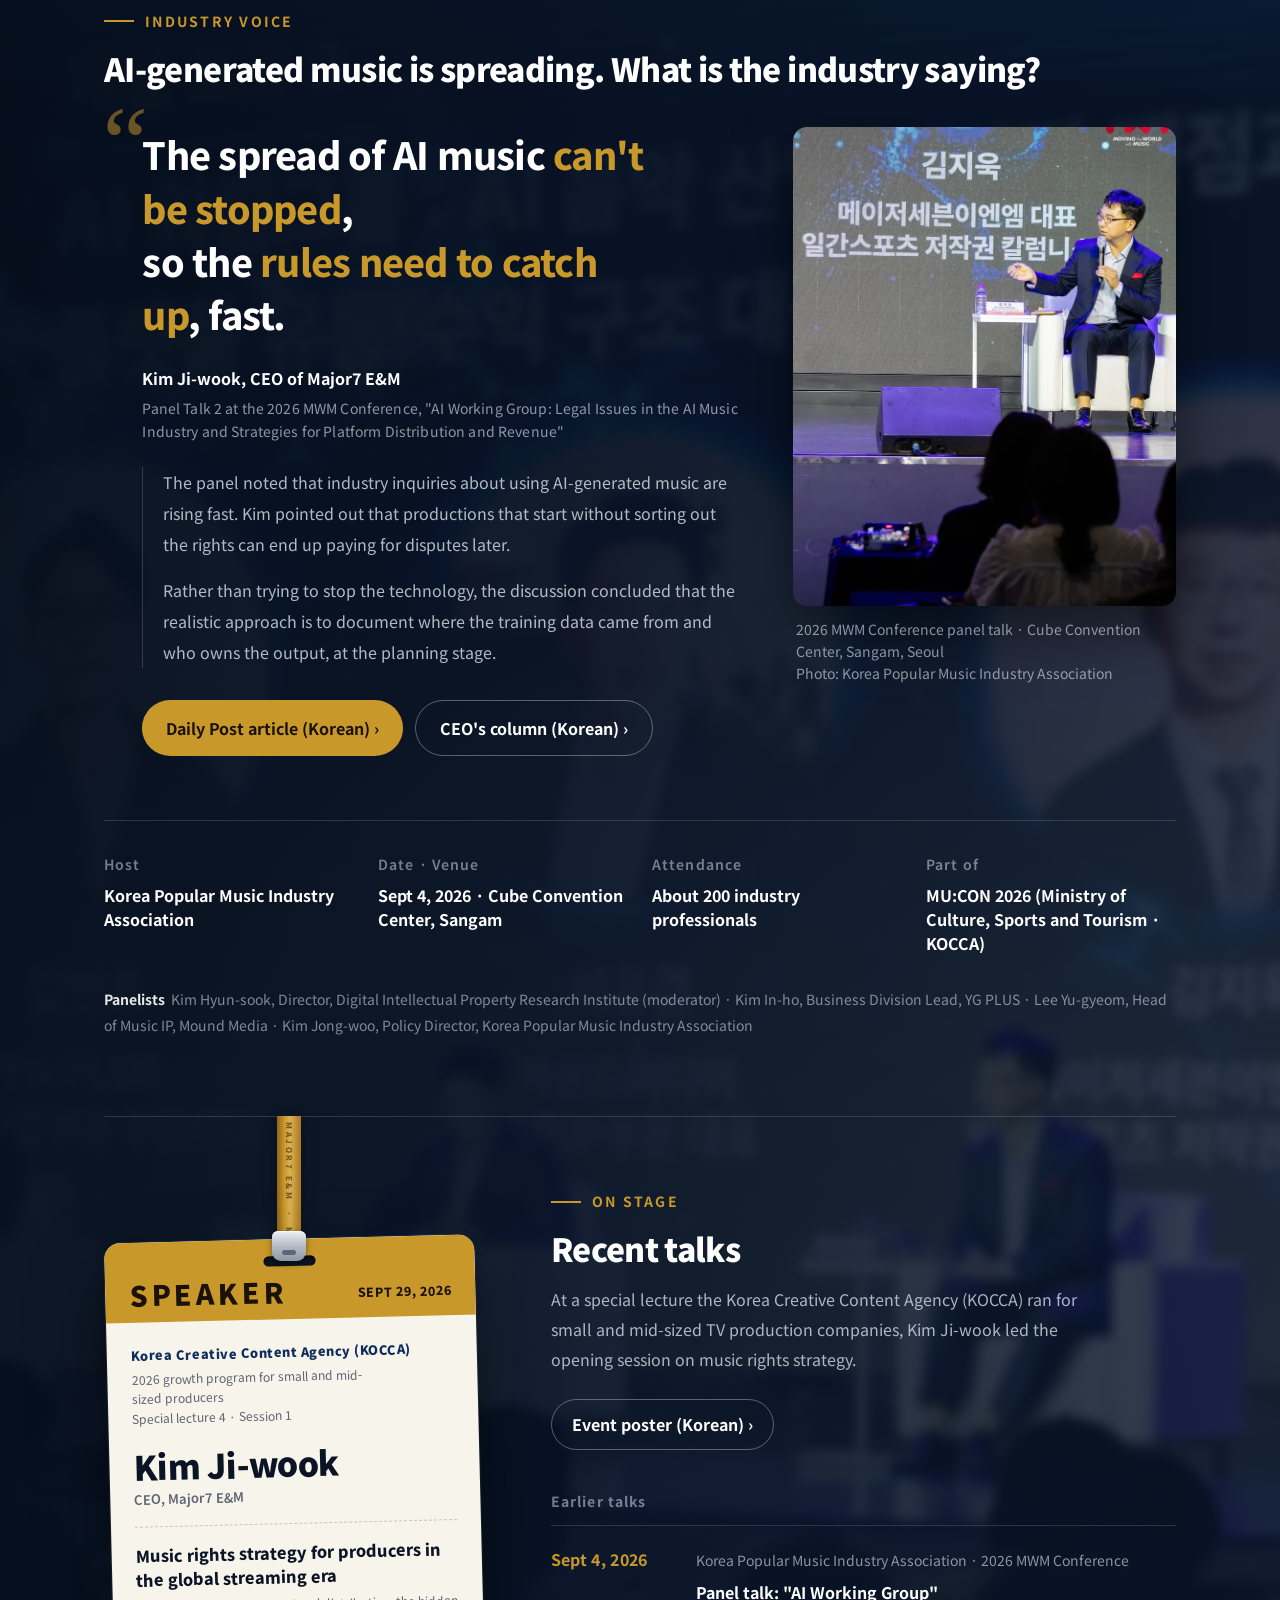
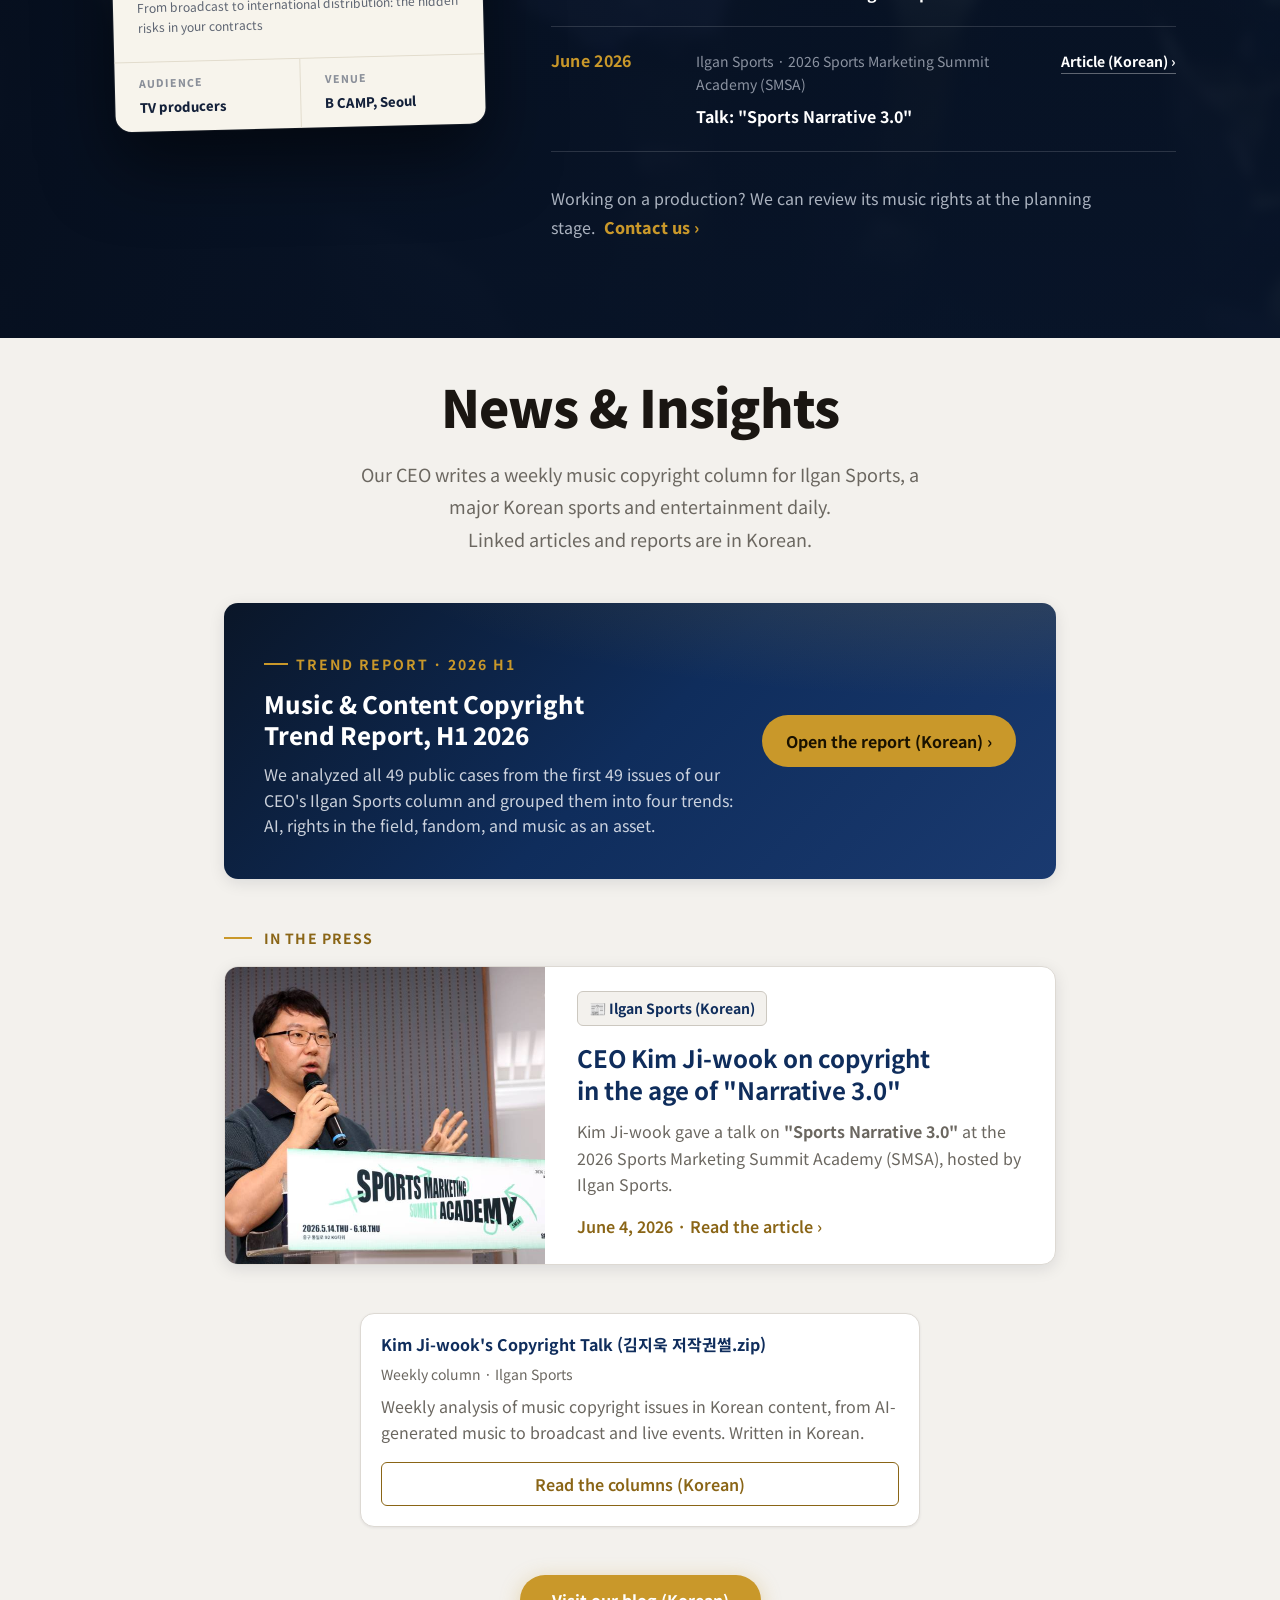
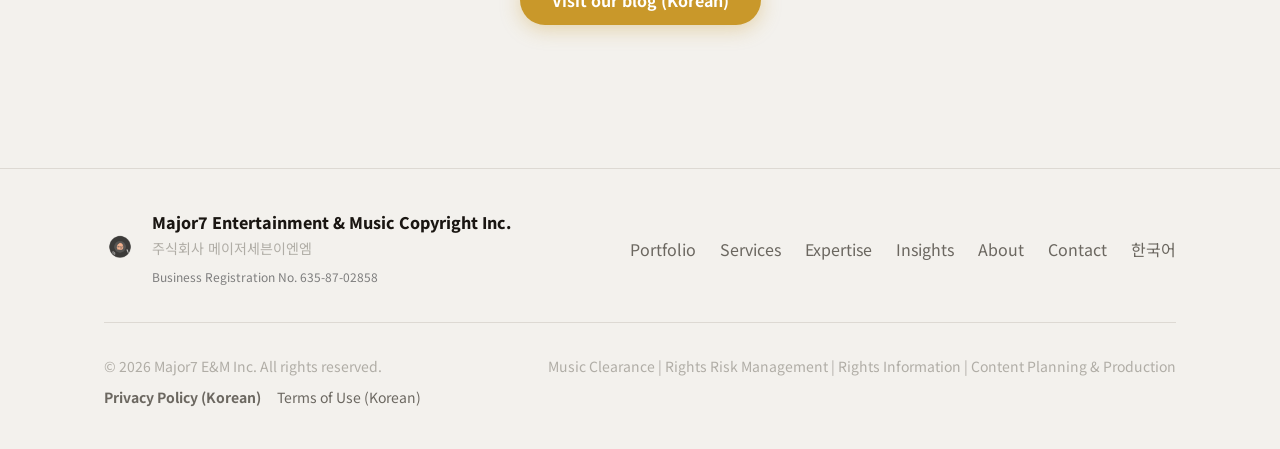
==== commit 6e9ead98: "신작 드라마 포스터 2편 반영: 메인 포스터 벽·주요 성과 - 유부녀 킬러, 100일의 거짓말을 첫 화면에 세우고 스크롤에 따라 벽으로 합류 - 주요 성과 드라마 첫 줄 교체, N" ====
--- a/en/index.html
+++ b/en/index.html
@@ -4,7 +4,7 @@
   <meta charset="UTF-8" />
   <meta name="viewport" content="width=device-width, initial-scale=1.0" />
   <title>Major7 E&amp;M | Music Copyright Clearance Agency in Korea</title>
-  <meta name="description" content="Major7 E&amp;M (주식회사 메이저세븐이엔엠) is a music copyright clearance agency in South Korea, founded in 2009. We clear music for TV drama, K-pop and music shows, streaming, film, advertising, games and live events. Contact: music2550@naver.com" />
+  <meta name="description" content="Major7 E&amp;M (주식회사 메이저세븐이엔엠) is a music copyright clearance agency in South Korea, founded in 2009. We clear music for TV drama, K-pop and music shows, streaming, film, advertising, games and live events. Contact: major7enminc@naver.com" />
   <link rel="canonical" href="https://www.major7enm.co.kr/en/" />
   <link rel="alternate" hreflang="ko" href="https://www.major7enm.co.kr/" />
   <link rel="alternate" hreflang="en" href="https://www.major7enm.co.kr/en/" />
@@ -126,7 +126,7 @@
       "addressRegion": "Gyeonggi-do",
       "addressCountry": "KR"
     },
-    "email": "music2550@naver.com",
+    "email": "major7enminc@naver.com",
     "telephone": "+82-10-7756-9940",
     "knowsLanguage": ["ko", "en"],
     "sameAs": [
@@ -462,14 +462,14 @@
       <div class="pf-group">
         <div class="pf-head"><h3>Drama</h3><p>End-to-end clearance, from development to global release</p></div>
         <div class="perf-poster-grid">
-          <div class="perf-poster"><img src="../images/drama_171.jpg" alt="The WONDERfools (원더풀스)" loading="lazy" decoding="async" /></div>
-          <div class="perf-poster"><img src="../images/perf6.jpg" alt="Undercover Miss Hong (언더커버 미쓰홍)" loading="lazy" decoding="async" /></div>
+          <div class="perf-poster"><img src="../images/drama_175.jpg" alt="100 Days of Deception (100일의 거짓말)" loading="lazy" decoding="async" /></div>
+          <div class="perf-poster"><img src="../images/drama_174.jpg" alt="A Bona Fide Killer (유부녀 킬러)" loading="lazy" decoding="async" /></div>
           <div class="perf-poster"><img src="../images/perf5.jpg" alt="Typhoon Family (태풍상사)" loading="lazy" decoding="async" /></div>
           <div class="perf-poster"><img src="../images/perf4.jpg" alt="Bon Appétit, Your Majesty (폭군의 셰프)" loading="lazy" decoding="async" /></div>
           <div class="perf-poster"><img src="../images/perf1.jpg" alt="Lovely Runner (선재 업고 튀어)" loading="lazy" decoding="async" /></div>
           <div class="perf-poster"><img src="../images/perf2.jpg" alt="Queen of Tears (눈물의 여왕)" loading="lazy" decoding="async" /></div>
         </div>
-        <p class="pf-credits">Lovely Runner · Queen of Tears · Bon Appétit, Your Majesty · Typhoon Family · Undercover Miss Hong · The Wonderfools</p>
+        <p class="pf-credits">100 Days of Deception · A Bona Fide Killer · Lovely Runner · Queen of Tears · Bon Appétit, Your Majesty · Typhoon Family · Undercover Miss Hong · The Wonderfools</p>
       </div>
 
       <div class="pf-group">
@@ -648,7 +648,7 @@
             <div class="info-row"><span class="info-label">CEO</span><span class="info-value">Kim Ji-wook</span></div>
             <div class="info-row"><span class="info-label">Business</span><span class="info-value">Music rights management, copyright consulting, rights information services, content planning and production</span></div>
             <div class="info-row"><span class="info-label">Address</span><span class="info-value">3F Hansol Preminang, 12 Baengma-ro 213beon-gil, Ilsandong-gu, Goyang-si, Gyeonggi-do, Republic of Korea</span></div>
-            <div class="info-row"><span class="info-label">E-mail</span><span class="info-value"><a href="mailto:music2550@naver.com">music2550@naver.com</a></span></div>
+            <div class="info-row"><span class="info-label">E-mail</span><span class="info-value"><a href="mailto:major7enminc@naver.com">major7enminc@naver.com</a></span></div>
           </div>
         </div>
         <div class="about-right">
@@ -726,9 +726,9 @@
               <svg width="20" height="20" viewBox="0 0 24 24" fill="none" stroke="currentColor" stroke-width="1.8"><path d="M22 16.92v3a2 2 0 0 1-2.18 2 19.79 19.79 0 0 1-8.63-3.07A19.5 19.5 0 0 1 4.69 12 19.79 19.79 0 0 1 1.61 3.62 2 2 0 0 1 3.58 2h3a2 2 0 0 1 2 1.72c.127.96.361 1.903.7 2.81a2 2 0 0 1-.45 2.11L7.91 9.54a16 16 0 0 0 6.55 6.55l.92-.92a2 2 0 0 1 2.11-.45c.907.339 1.85.573 2.81.7A2 2 0 0 1 22 16.92z"/></svg>
               <span class="contact-item-body"><span class="contact-item-label">Direct Line</span>+82 10-7756-9940</span>
             </a>
-            <a href="mailto:music2550@naver.com" class="contact-item">
+            <a href="mailto:major7enminc@naver.com" class="contact-item">
               <svg width="20" height="20" viewBox="0 0 24 24" fill="none" stroke="currentColor" stroke-width="1.8"><path d="M4 4h16c1.1 0 2 .9 2 2v12c0 1.1-.9 2-2 2H4c-1.1 0-2-.9-2-2V6c0-1.1.9-2 2-2z"/><polyline points="22,6 12,13 2,6"/></svg>
-              <span class="contact-item-body"><span class="contact-item-label">Email</span>music2550@naver.com</span>
+              <span class="contact-item-body"><span class="contact-item-label">Email</span>major7enminc@naver.com</span>
             </a>
             <div class="contact-item">
               <svg width="20" height="20" viewBox="0 0 24 24" fill="none" stroke="currentColor" stroke-width="1.8"><path d="M21 10c0 7-9 13-9 13s-9-6-9-13a9 9 0 0 1 18 0z"/><circle cx="12" cy="10" r="3"/></svg>
@@ -984,7 +984,7 @@
 
     // Contact form: FormSubmit (same endpoint as the Korean page), mailto fallback
     (function () {
-      var ENDPOINT = 'https://formsubmit.co/ajax/music2550@naver.com';
+      var ENDPOINT = 'https://formsubmit.co/ajax/major7enminc@naver.com';
       var form = document.getElementById('contactForm');
       var popup = document.getElementById('securityPopup');
       var titleEl = document.getElementById('contactPopupTitle');
@@ -1010,7 +1010,7 @@
       function mailFallback(name, contact, subject, message) {
         var s = encodeURIComponent('[Major7 E&M Inquiry] ' + subject);
         var b = encodeURIComponent('Name / Company: ' + name + '\nContact: ' + contact + '\nInquiry Type: ' + subject + '\n\nMessage:\n' + message);
-        window.location.href = 'mailto:music2550@naver.com?subject=' + s + '&body=' + b;
+        window.location.href = 'mailto:major7enminc@naver.com?subject=' + s + '&body=' + b;
       }
 
       form.addEventListener('submit', async function (e) {
--- a/style.css
+++ b/style.css
@@ -198,11 +198,11 @@
 .hero-bg{position:absolute;inset:0;pointer-events:none}
 
 /* ─── 히어로 포스터 월 ─────────────────────────
-   images/wall-*.webp = 실제 클리어런스 수행 작품
+   images/wall-v2-*.webp = 실제 클리어런스 수행 작품(줄당 15칸)
    포스터를 이어붙인 모자이크 띠. 두 장을 나란히
    두고 한 장 너비만큼 밀어 무한 루프. */
 .poster-wall{
-  --pw-w:2912px; --pw-h:298px;
+  --pw-w:3120px; --pw-h:298px;
   position:absolute;inset:0;overflow:hidden;
   display:flex;flex-direction:column;justify-content:center;
   filter:saturate(.88);
@@ -214,14 +214,14 @@
   background-repeat:no-repeat;
   background-size:var(--pw-w) var(--pw-h);
 }
-.pw-row--1 .pw-strip,.pw-row--5 .pw-strip{background-image:url(images/wall-1.webp)}
-.pw-row--2 .pw-strip,.pw-row--4 .pw-strip{background-image:url(images/wall-2.webp)}
-.pw-row--3 .pw-strip{background-image:url(images/wall-3.webp)}
-.pw-row--1{animation:pw-left 120s linear infinite}
-.pw-row--2{animation:pw-right 145s linear infinite}
-.pw-row--3{animation:pw-left 100s linear infinite}
-.pw-row--4{animation:pw-right 132s linear infinite}
-.pw-row--5{animation:pw-left 112s linear infinite}
+.pw-row--1 .pw-strip,.pw-row--5 .pw-strip{background-image:url(images/wall-v2-1.webp)}
+.pw-row--2 .pw-strip,.pw-row--4 .pw-strip{background-image:url(images/wall-v2-2.webp)}
+.pw-row--3 .pw-strip{background-image:url(images/wall-v2-3.webp)}
+.pw-row--1{animation:pw-left 129s linear infinite}
+.pw-row--2{animation:pw-right 155s linear infinite}
+.pw-row--3{animation:pw-left 107s linear infinite}
+.pw-row--4{animation:pw-right 141s linear infinite}
+.pw-row--5{animation:pw-left 120s linear infinite}
 .pw-row--4,.pw-row--5{display:none}
 @keyframes pw-left{
   from{transform:translate3d(0,0,0)}
@@ -511,6 +511,13 @@
 .contact-grid{display:grid;grid-template-columns:1fr 1.2fr;gap:var(--space-16);align-items:start}
 .contact-desc{font-size:var(--text-base);color:rgba(255,255,255,.6);line-height:1.85;margin-bottom:var(--space-10)}
 [data-theme='dark'] .contact-desc{color:var(--color-text-muted)}
+/* 문의 제목: 금색 줄(파트너가 되겠습니다.)이 칸 너비 안에서 한 줄로 들어가게 */
+.contact-left{container-type:inline-size}
+.contact-title{word-break:keep-all}
+@supports (font-size:1cqi){
+  .contact-title{font-size:min(var(--text-2xl),11cqi)}
+  .contact-title .text-gold{white-space:nowrap}
+}
 .contact-info{display:flex;flex-direction:column;gap:var(--space-4)}
 .contact-item{display:flex;align-items:flex-start;gap:var(--space-4);
   font-size:var(--text-sm);color:rgba(255,255,255,.75);line-height:1.6;transition:color var(--transition)}
@@ -948,6 +955,21 @@
 .perf-modal-item img {
   width: 100%; height: 100%;
   object-fit: cover; display: block;
+}
+
+/* ── 신작 NEW 표시 ───────────────────────────────────
+   포스터에 data-new="등록일"을 적으면 main.js가 기간 안일 때만
+   .is-new를 붙인다. 모양은 플로팅 카드의 NEW와 같다. */
+.perf-modal-item{position:relative}
+.perf-poster.is-new::after,.perf-modal-item.is-new::after{
+  content:"NEW";position:absolute;top:8px;left:8px;z-index:1;
+  padding:2px 8px;border-radius:var(--radius-full);
+  background:var(--color-accent);color:#1a1612;
+  font-size:.66rem;font-weight:900;letter-spacing:.08em;line-height:1.5;
+  box-shadow:0 1px 6px rgba(0,0,0,.35);
+}
+@media (max-width:480px){
+  .perf-poster.is-new::after{top:5px;left:5px;padding:1px 6px;font-size:.58rem}
 }
 
 /* 모바일 */
@@ -1386,11 +1408,11 @@
    가벼운 -sm 띠로 교체하고 줄 수를 5줄로 늘려
    좁은 화면에서도 세로를 채운다. */
 @media (max-width:768px){
-  .poster-wall{--pw-w:1514px;--pw-h:154px}
+  .poster-wall{--pw-w:1622px;--pw-h:154px}
   .pw-row--4,.pw-row--5{display:flex}
-  .pw-row--1 .pw-strip,.pw-row--5 .pw-strip{background-image:url(images/wall-1-sm.webp)}
-  .pw-row--2 .pw-strip,.pw-row--4 .pw-strip{background-image:url(images/wall-2-sm.webp)}
-  .pw-row--3 .pw-strip{background-image:url(images/wall-3-sm.webp)}
+  .pw-row--1 .pw-strip,.pw-row--5 .pw-strip{background-image:url(images/wall-v2-1-sm.webp)}
+  .pw-row--2 .pw-strip,.pw-row--4 .pw-strip{background-image:url(images/wall-v2-2-sm.webp)}
+  .pw-row--3 .pw-strip{background-image:url(images/wall-v2-3-sm.webp)}
   .hero-scrim{
     background:
       linear-gradient(90deg,rgba(8,8,11,.90) 0%,rgba(8,8,11,.72) 62%,rgba(8,8,11,.46) 100%),
@@ -1491,3 +1513,181 @@
       rgba(8,8,11,.96) 100%);
   }
 }
+
+/* ─── 최신 칼럼 플로팅 카드 ───────────────────
+   Insta360 제품 페이지 우하단 카드에서 동작만 빌려 왔다.
+   main.js FLOATING COLUMN CARD가 상태 클래스를 붙인다.
+   .is-on 보이기 / .is-away 스크롤 중 비키기 / .is-footer 푸터 링크 구간 숨김
+   .is-dup 실제 칼럼 카드가 화면에 보이는 동안 숨김 */
+.float-col{
+  position:fixed;right:24px;bottom:24px;z-index:90;
+  width:300px;
+  background:var(--color-surface);color:var(--color-text);
+  border:1px solid var(--color-divider);border-radius:var(--radius-lg);
+  box-shadow:var(--shadow-lg);
+  opacity:0;visibility:hidden;pointer-events:none;
+  transform:translateX(calc(100% + 40px));
+  transition:transform .45s cubic-bezier(.22,.7,.3,1),opacity .3s ease,visibility 0s linear .45s;
+}
+.float-col.is-on{
+  opacity:1;visibility:visible;pointer-events:auto;transform:none;
+  transition:transform .45s cubic-bezier(.22,.7,.3,1),opacity .3s ease,visibility 0s;
+}
+.float-col.is-on.is-away,
+.float-col.is-on.is-footer,
+.float-col.is-on.is-dup{opacity:0;pointer-events:none;transform:translateX(calc(100% + 40px))}
+
+.float-col-link{display:block;padding:var(--space-4) var(--space-10) var(--space-4) var(--space-5);
+  border-radius:inherit}
+.float-col-eyebrow{display:flex;align-items:center;gap:6px;margin-bottom:var(--space-2);
+  font-size:.75rem;font-weight:700;color:var(--color-text-muted);white-space:nowrap}
+.float-col-new{display:inline-block;padding:2px 7px;border-radius:var(--radius-full);
+  background:var(--color-accent);color:#1a1612;font-size:.62rem;font-weight:900;letter-spacing:.08em;line-height:1.5}
+.float-col-issue{color:var(--color-text)}
+.float-col-title{display:-webkit-box;-webkit-line-clamp:2;-webkit-box-orient:vertical;overflow:hidden;
+  font-size:.95rem;font-weight:800;line-height:1.45;word-break:keep-all;color:var(--color-text);
+  transition:color var(--transition)}
+.float-col-meta{display:flex;align-items:center;justify-content:space-between;gap:var(--space-3);
+  margin-top:var(--space-3);font-size:.75rem;color:var(--color-text-muted)}
+.float-col-go{font-weight:800;color:var(--color-primary);white-space:nowrap}
+.float-col-link:hover .float-col-title{color:var(--color-primary)}
+.float-col-close{position:absolute;top:8px;right:8px;width:32px;height:32px;border-radius:50%;
+  display:flex;align-items:center;justify-content:center;color:var(--color-text-muted)}
+.float-col-close:hover{background:var(--color-surface-2);color:var(--color-text)}
+
+/* 모바일: 화면 아래 한 줄 띠 */
+@media (max-width:768px){
+  .float-col{left:12px;right:12px;width:auto;bottom:calc(12px + env(safe-area-inset-bottom,0px));
+    border-radius:var(--radius-full);transform:translateY(calc(100% + 32px))}
+  .float-col.is-on.is-away,
+  .float-col.is-on.is-footer,
+  .float-col.is-on.is-dup{transform:translateY(calc(100% + 32px))}
+  .float-col-link{display:flex;align-items:center;gap:var(--space-2);padding:11px 46px 11px 12px}
+  .float-col-eyebrow{margin:0;flex:none}
+  .float-col-series,.float-col-meta{display:none}
+  .float-col-title{-webkit-line-clamp:1;flex:1;min-width:0;font-size:.85rem;line-height:1.4}
+  .float-col-close{top:50%;right:6px;transform:translateY(-50%)}
+}
+@media print{.float-col{display:none}}
+
+/* ─── 연혁 진행선 ─────────────────────────────
+   main.js HISTORY PROGRESS가 --tl-p(0~1)·--tl-head와
+   .is-scrub / .is-lit / .is-current 를 관리한다.
+   세로선을 점 중심으로 옮겼다(기존 선은 점보다 30px 왼쪽, 연도 옆을 지나갔다). */
+.timeline{--tl-x:calc(80px + var(--space-6) + 6px);--tl-bg:var(--color-primary)}
+[data-theme='dark'] .timeline{--tl-bg:#0a1525}
+.timeline::before{left:var(--tl-x)}
+@media (max-width:959px){
+  .timeline{--tl-x:calc(60px + var(--space-4) + 6px)}
+}
+.timeline-progress{position:absolute;left:var(--tl-x);top:0;width:2px;
+  height:calc(var(--tl-p,0) * 100%);border-radius:2px;pointer-events:none;
+  background:linear-gradient(to bottom,rgba(228,175,58,.2),var(--color-accent))}
+.timeline-progress::after{content:'';position:absolute;left:50%;bottom:-5px;
+  width:10px;height:10px;margin-left:-5px;border-radius:50%;
+  background:var(--color-accent);box-shadow:0 0 12px 3px rgba(228,175,58,.5);
+  opacity:var(--tl-head,0);transition:opacity .3s ease}
+
+.timeline.is-scrub .timeline-year,
+.timeline.is-scrub .timeline-content{transition:color .5s ease,opacity .5s ease}
+.timeline.is-scrub .timeline-dot{transition:background-color .4s ease,border-color .4s ease,
+  box-shadow .4s ease,transform .4s ease}
+.timeline.is-scrub .timeline-item:not(.is-lit) .timeline-year{color:rgba(255,255,255,.28)}
+.timeline.is-scrub .timeline-item:not(.is-lit) .timeline-content{opacity:.38}
+.timeline.is-scrub .timeline-item:not(.is-lit) .timeline-dot{background:var(--tl-bg);
+  border-color:rgba(255,255,255,.22);box-shadow:none}
+.timeline.is-scrub .timeline-item.is-lit .timeline-dot{background:var(--color-accent);
+  border-color:var(--color-accent);box-shadow:0 0 0 4px rgba(228,175,58,.16)}
+.timeline.is-scrub .timeline-item.is-lit .timeline-year{color:rgba(255,255,255,.85)}
+.timeline.is-scrub .timeline-item.is-current .timeline-year{color:var(--color-accent)}
+.timeline.is-scrub .timeline-item.is-current .timeline-dot{transform:scale(1.15);
+  box-shadow:0 0 16px rgba(228,175,58,.55)}
+
+/* ─── 히어로: 신작 두 장 (멈춰 선 두 장) ──────────
+   index.html의 M7_HERO_PINS가 기간 안일 때만 .hero.has-pins가 붙는다.
+   기간이 끝나면 이 블록은 저절로 효력을 잃고 벽은 wall-v2 그대로 돌아간다.
+   포스터는 파일 통째로 놓는다(자르기·재색보정·합성 없음).
+   --pin-p(0~1)는 main.js가 쓰며 포스터 위 어두운 막과 그림자에만 쓰인다. */
+.pw-pins{
+  position:absolute;left:0;right:0;top:var(--pin-top,7.5%);
+  width:max-content;margin:0 auto;
+  display:flex;gap:10px;
+  transform-origin:50% 0;
+}
+.pw-pin{position:relative;display:block;flex:none;
+  height:var(--pin-h,44vh);width:calc(var(--pin-h,44vh) * 2 / 3);background:#101015}
+.pw-pin img{display:block;width:100%;height:100%}
+.pw-pin::before{content:'';position:absolute;inset:0;
+  box-shadow:0 14px 44px rgba(0,0,0,.6),0 0 0 1px rgba(255,255,255,.10);
+  opacity:calc(1 - var(--pin-p,0))}
+.pw-pin::after{content:'';position:absolute;inset:0;
+  background:#08080b;opacity:calc(var(--pin-p,0) * .5)}
+.hero.pins-tight .pw-pins{display:none}
+
+/* 멈춘 두 장과 같은 포스터가 뒤로 지나가지 않도록 윗줄만 두 칸 뺀 13칸 띠를 쓴다.
+   칸이 줄어든 만큼 시간도 줄여 흐르는 속도는 그대로. */
+.hero.has-pins:not(.pins-tight) .pw-row--1,.hero.has-pins:not(.pins-tight) .pw-row--5{--pw-w:2704px}
+.hero.has-pins:not(.pins-tight) .pw-row--1 .pw-strip,.hero.has-pins:not(.pins-tight) .pw-row--5 .pw-strip{background-image:url(images/wall-v2-1-pin.webp)}
+.hero.has-pins:not(.pins-tight) .pw-row--1{animation-duration:112s}
+.hero.has-pins:not(.pins-tight) .pw-row--5{animation-duration:104s}
+
+/* 데스크톱: 두 장 주변만 낮추고 화면 끝은 남겨 '작품이 많다'는 인상을 지킨다.
+   아래쪽 글자 지면 값은 기존과 같다. */
+@media (min-width:769px){
+  .hero.has-pins:not(.pins-tight) .hero-scrim{
+    background:
+      radial-gradient(ellipse 40% 56% at 50% 30%,rgba(8,8,11,.38) 0%,rgba(8,8,11,.38) 58%,rgba(8,8,11,0) 100%),
+      linear-gradient(180deg,rgba(8,8,11,.30) 0%,rgba(8,8,11,.30) 36%,rgba(8,8,11,.70) 52%,rgba(8,8,11,.90) 64%,rgba(8,8,11,.96) 100%);
+  }
+}
+
+/* 폰: 헤드라인 위 띠만 걷어 벽이 흐르는 것을 보여 준다.
+   ::before/::after는 '가운데 정렬이되 위쪽 공간은 최소 186px 확보'를 CSS로만 만든다.
+   보통 화면에서는 기존 가운데 정렬과 위치가 같다. */
+@media (max-width:768px){
+  .pw-pins{gap:6px}
+  .hero.has-pins:not(.pins-tight) .pw-row--1,.hero.has-pins:not(.pins-tight) .pw-row--5{--pw-w:1406px}
+  .hero.has-pins:not(.pins-tight) .pw-row--1 .pw-strip,.hero.has-pins:not(.pins-tight) .pw-row--5 .pw-strip{background-image:url(images/wall-v2-1-pin-sm.webp)}
+  .hero.has-pins:not(.pins-tight) .hero-scrim{
+    background:linear-gradient(180deg,
+      rgba(8,8,11,.50) 0,
+      rgba(8,8,11,.50) calc(var(--pin-floor,34%) - 64px),
+      rgba(8,8,11,.93) calc(var(--pin-floor,34%) - 6px),
+      rgba(8,8,11,.93) 78%,
+      rgba(8,8,11,.97) 100%);
+  }
+}
+
+/* 세로로 든 일반 폰에서만 헤드라인 위 공간을 확보한다. 가로 화면·320px 폭은 기존 가운데 정렬 그대로. */
+@media (max-width:768px) and (min-width:360px) and (orientation:portrait){
+  .hero.has-pins{flex-direction:column;justify-content:flex-start}
+  .hero.has-pins::before{content:'';flex:1 1 0;min-height:calc(186px - var(--space-16))}
+  .hero.has-pins::after{content:'';flex:1 1 0}
+  .hero.has-pins .hero-content{flex:none}
+}
+
+/* 동작 줄이기: 스크롤 연동은 main.js에서 돌지 않는다. 세션 중 설정을 바꿔도 정지 상태가 되도록 못 박는다. */
+@media (prefers-reduced-motion: reduce){
+  .hero.has-pins .pw-pins{transform:none !important;will-change:auto !important}
+  .hero.has-pins .pw-pin::before{opacity:1}
+  .hero.has-pins .pw-pin::after{opacity:0}
+}
+
+/* ─── 휴대폰 상단 메뉴줄 ───────────────────────
+   폭 460px 아래에서는 문의하기 버튼까지 넣을 자리가 없어 메뉴 버튼이
+   화면 밖으로 밀렸다. 문의하기는 메뉴 안에 있으므로 상단에서는 뺀다.
+   (a.btn-contact 규칙이 959px 아래 숨김을 덮어쓰고 있어 같은 선택자로 지정) */
+@media (max-width:480px){
+  a.btn-contact{display:none}
+  .header-inner{gap:var(--space-3)}
+  .header-actions{margin-left:auto;flex-shrink:0}
+  .theme-toggle,.hamburger{flex-shrink:0}
+}
+@media (max-width:359px){
+  .logo{gap:var(--space-2)}
+  .logo-kr{font-size:.74rem}
+  .header-actions{gap:var(--space-2)}
+  /* 회사 소개 표의 긴 값이 칸을 밀어 화면이 옆으로 넓어지지 않게 */
+  .about-left{min-width:0}
+  .info-value{min-width:0;overflow-wrap:anywhere}
+}
